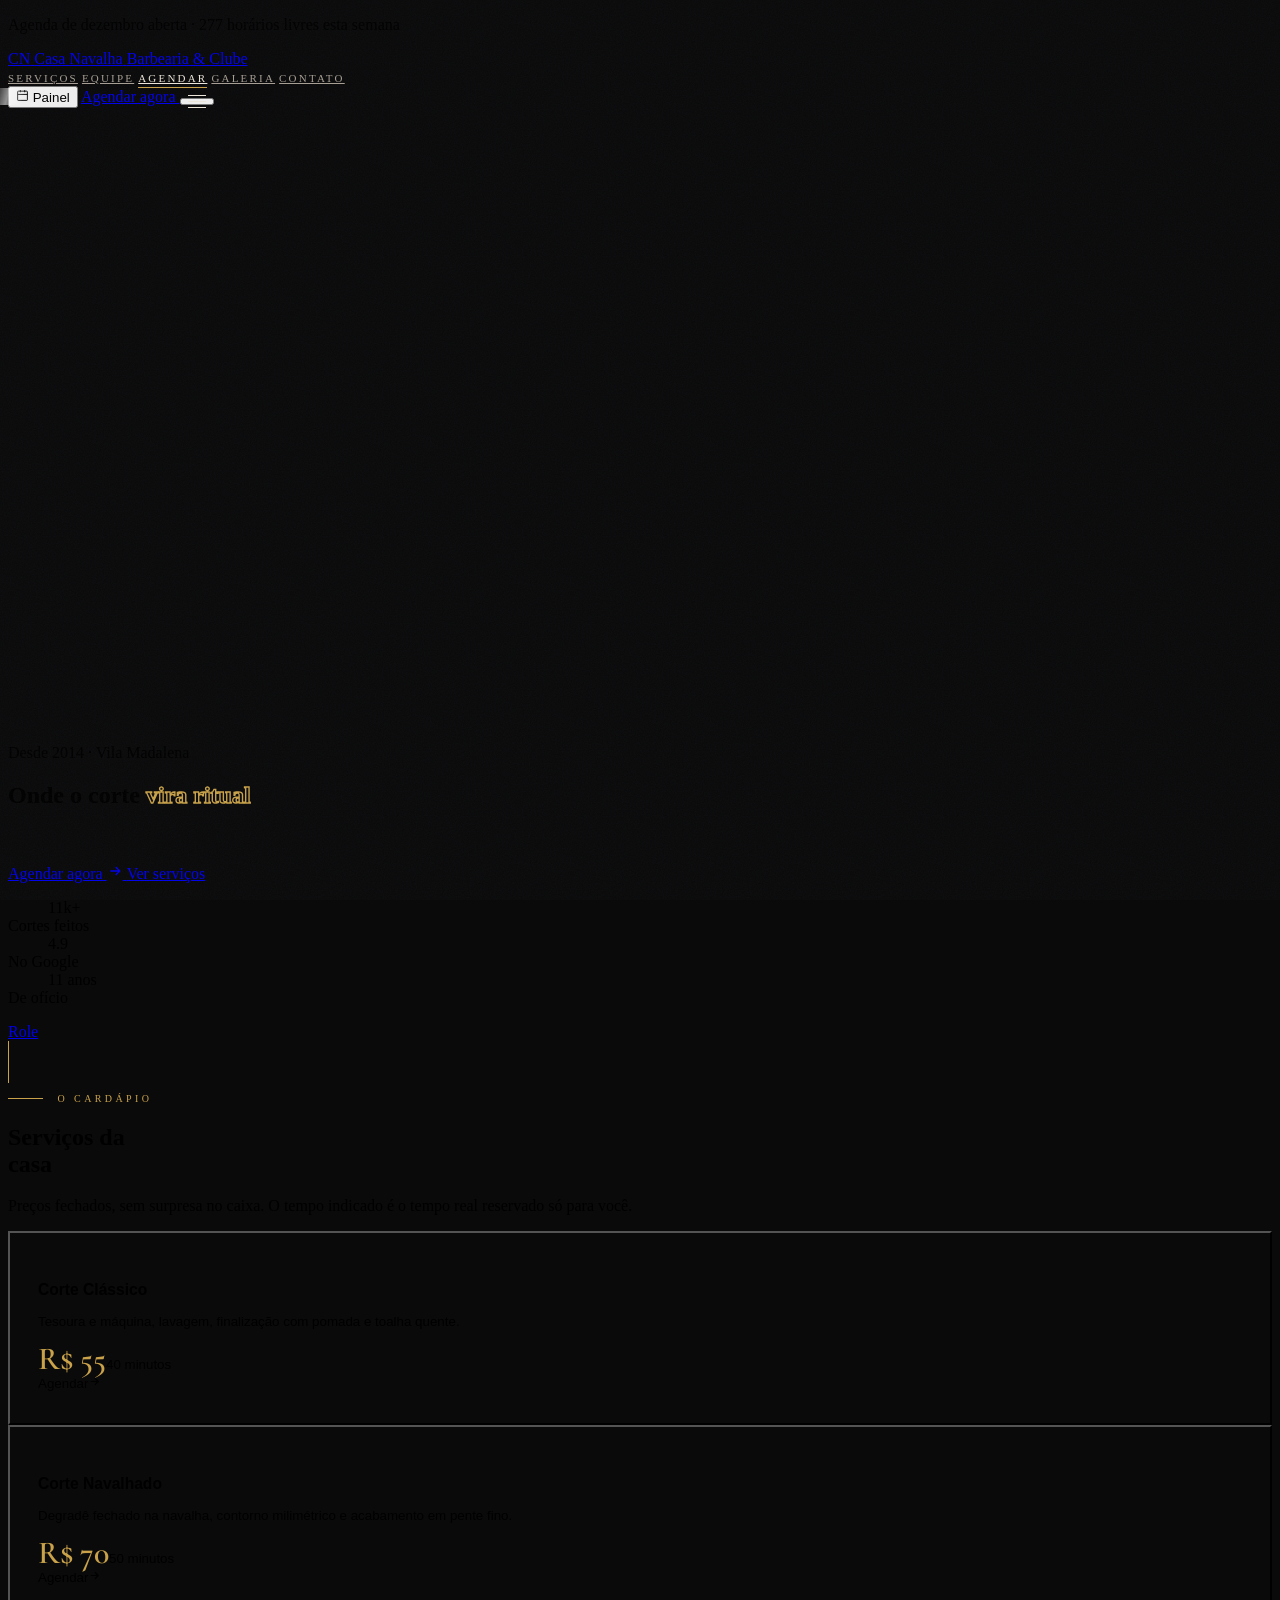
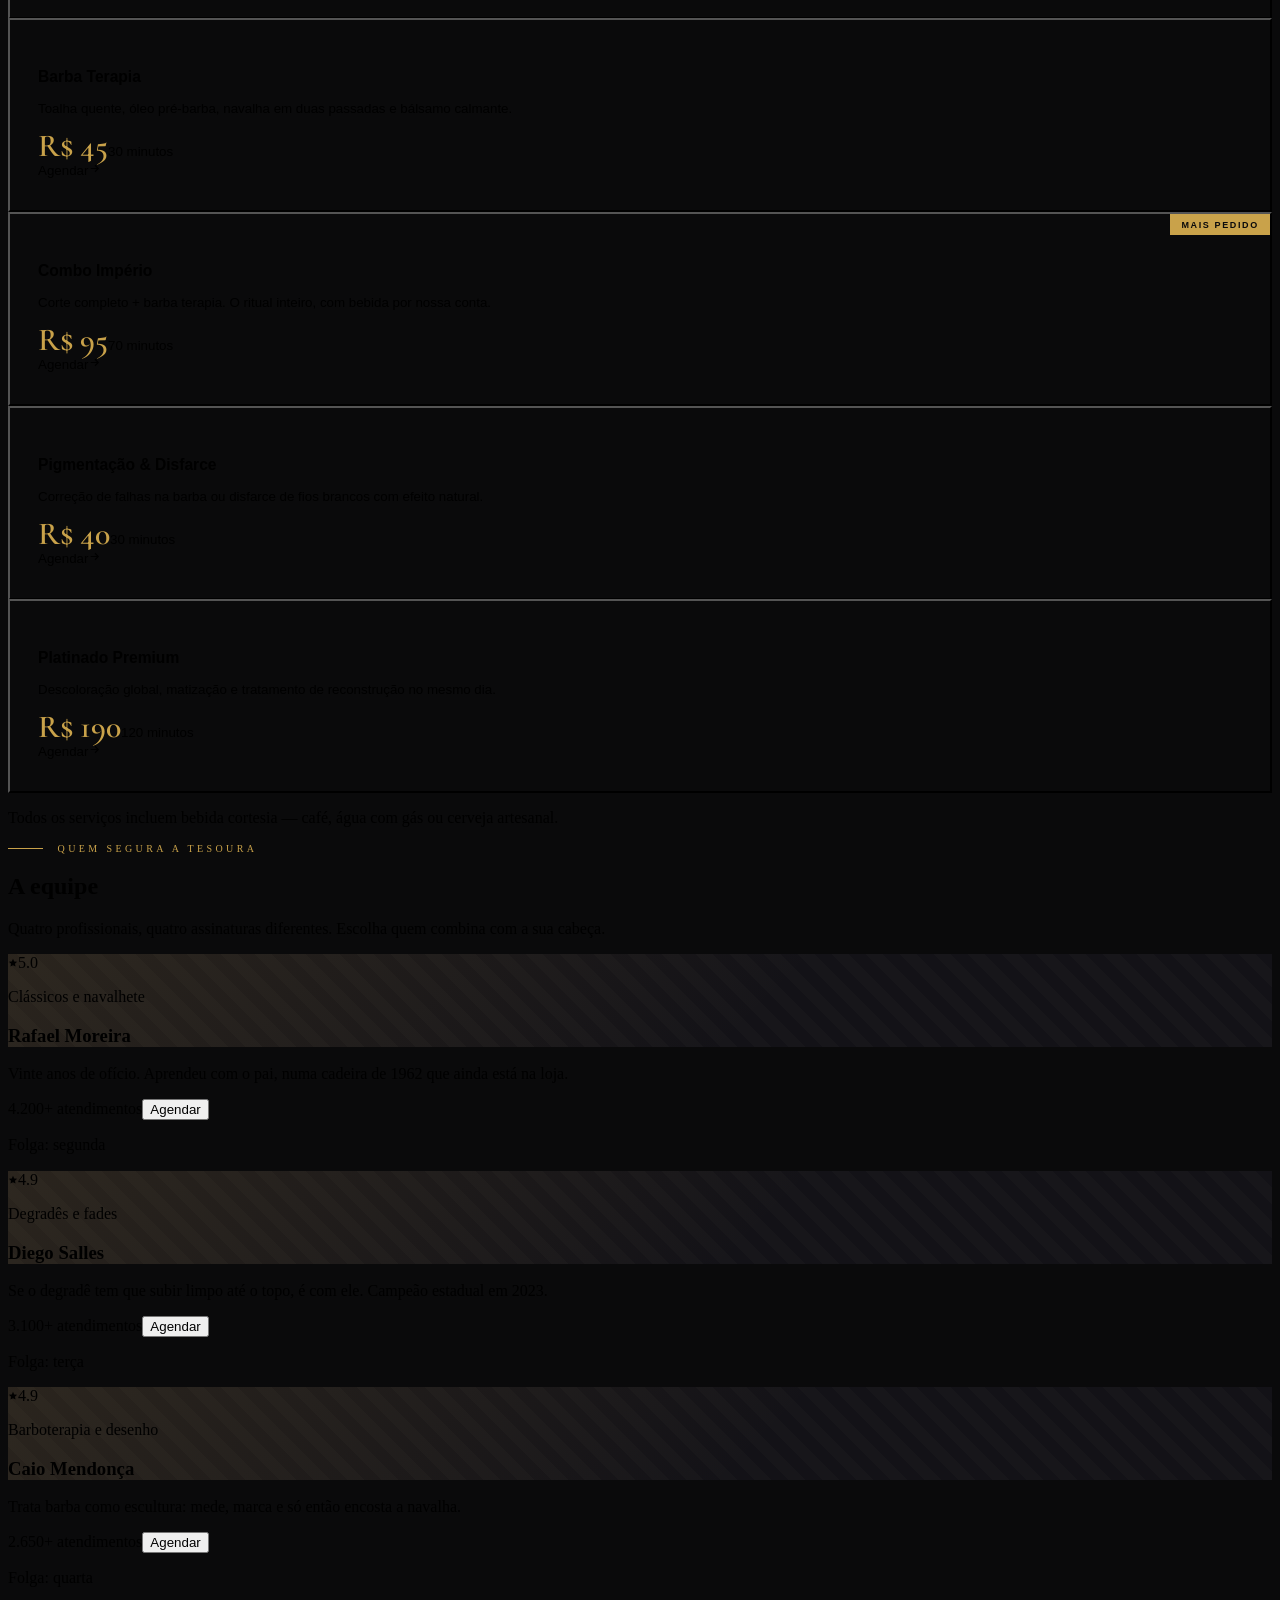
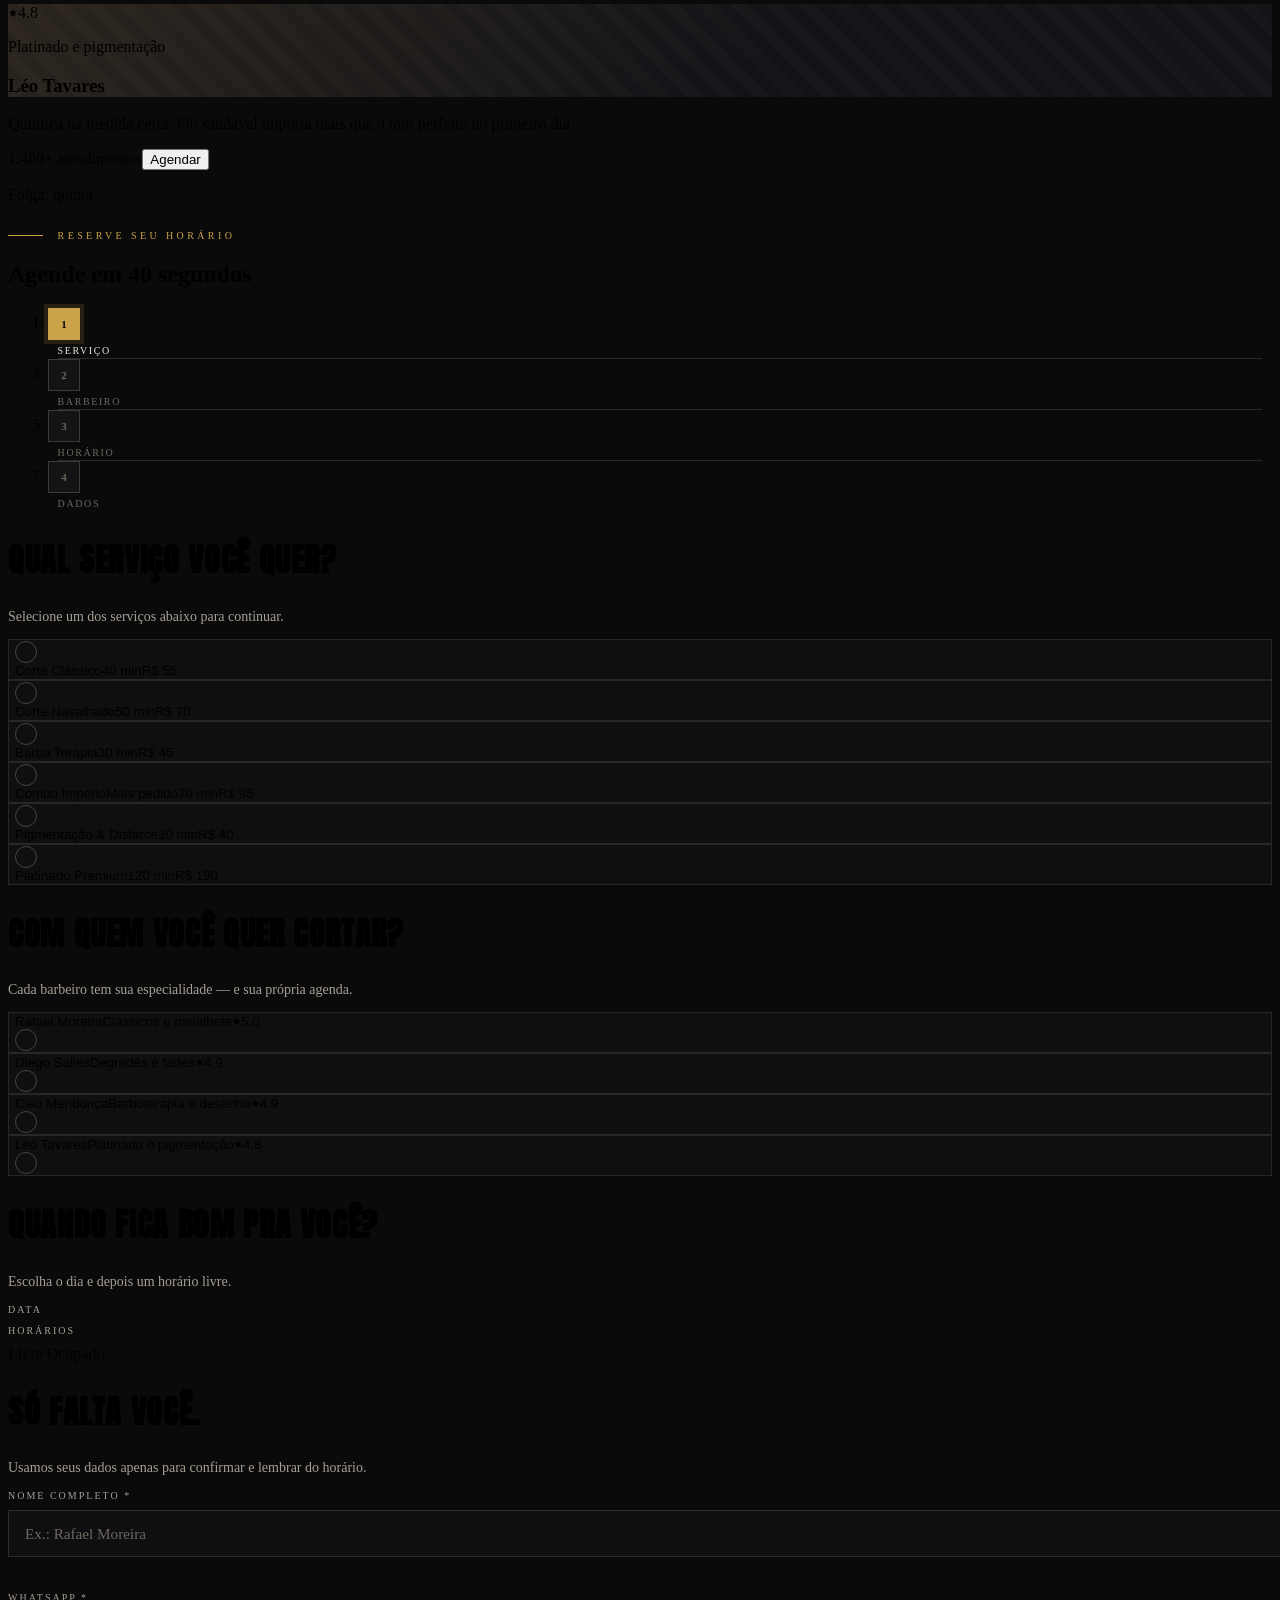
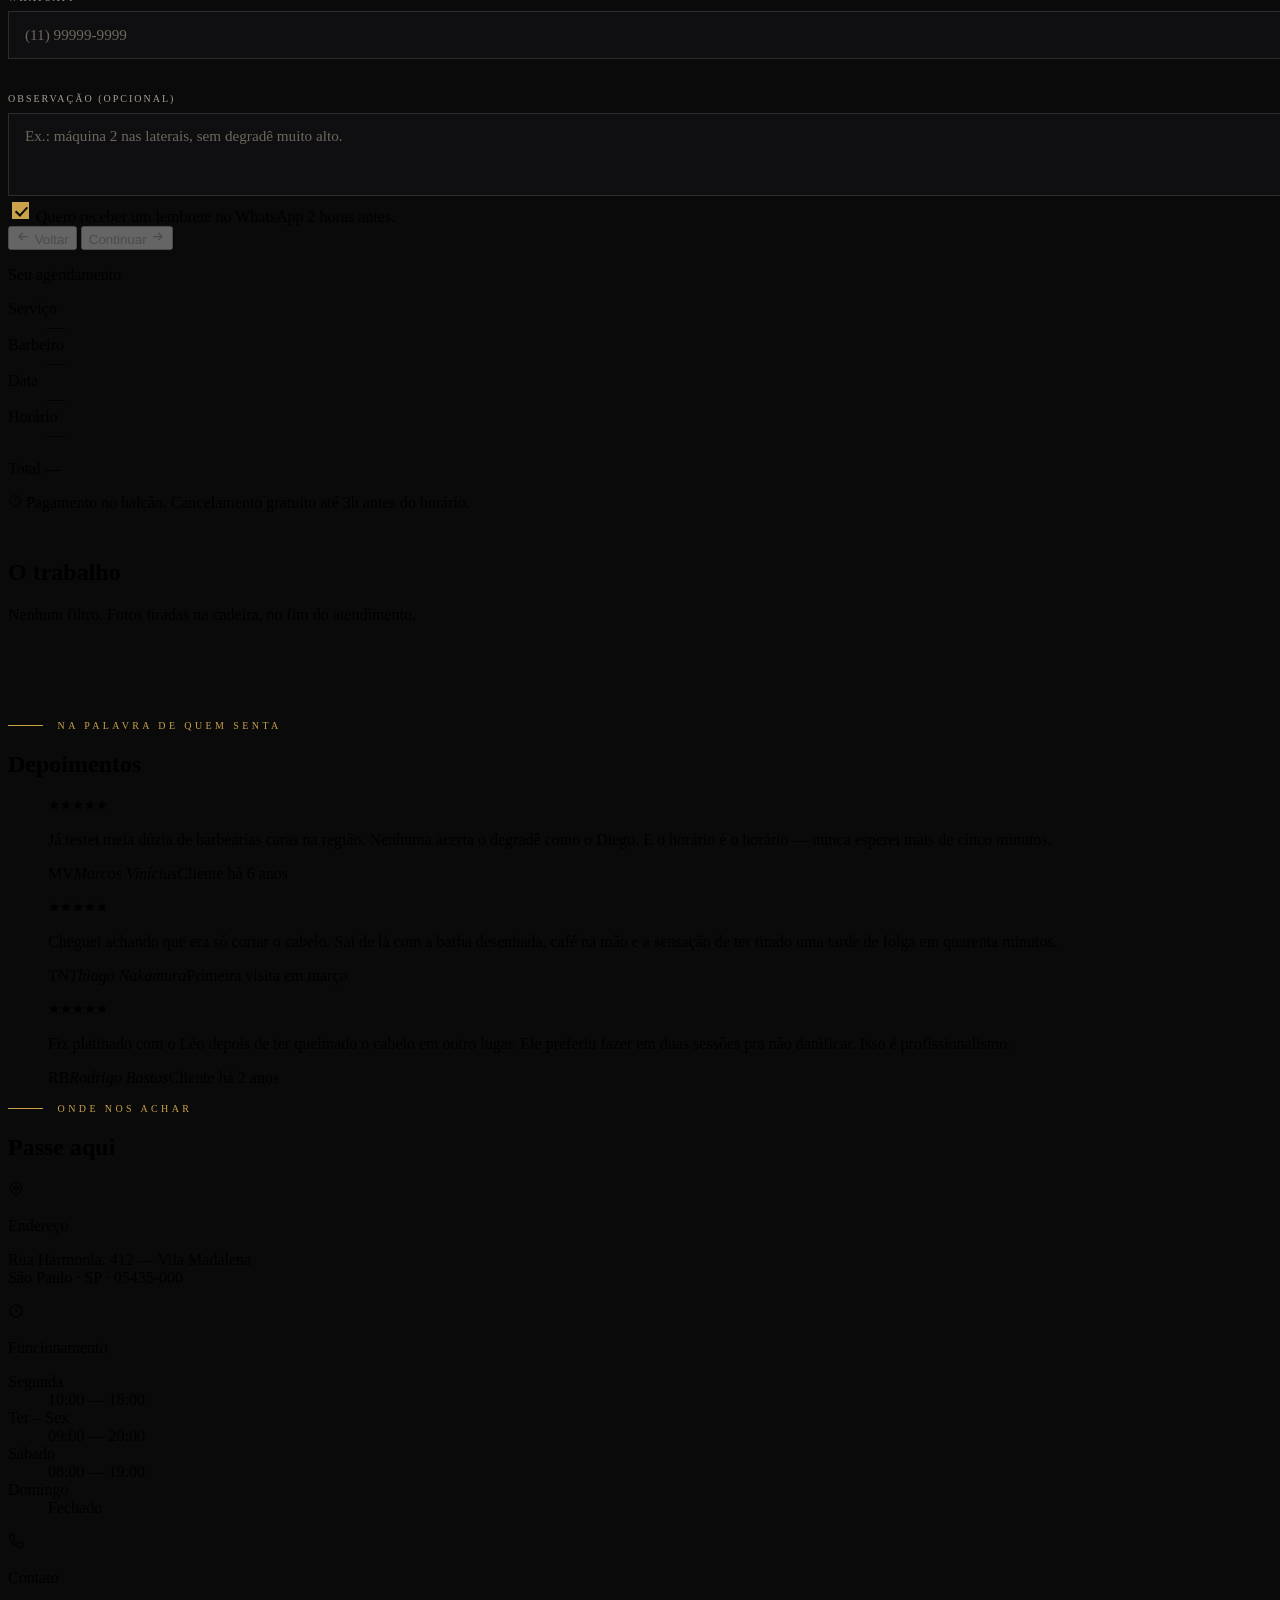
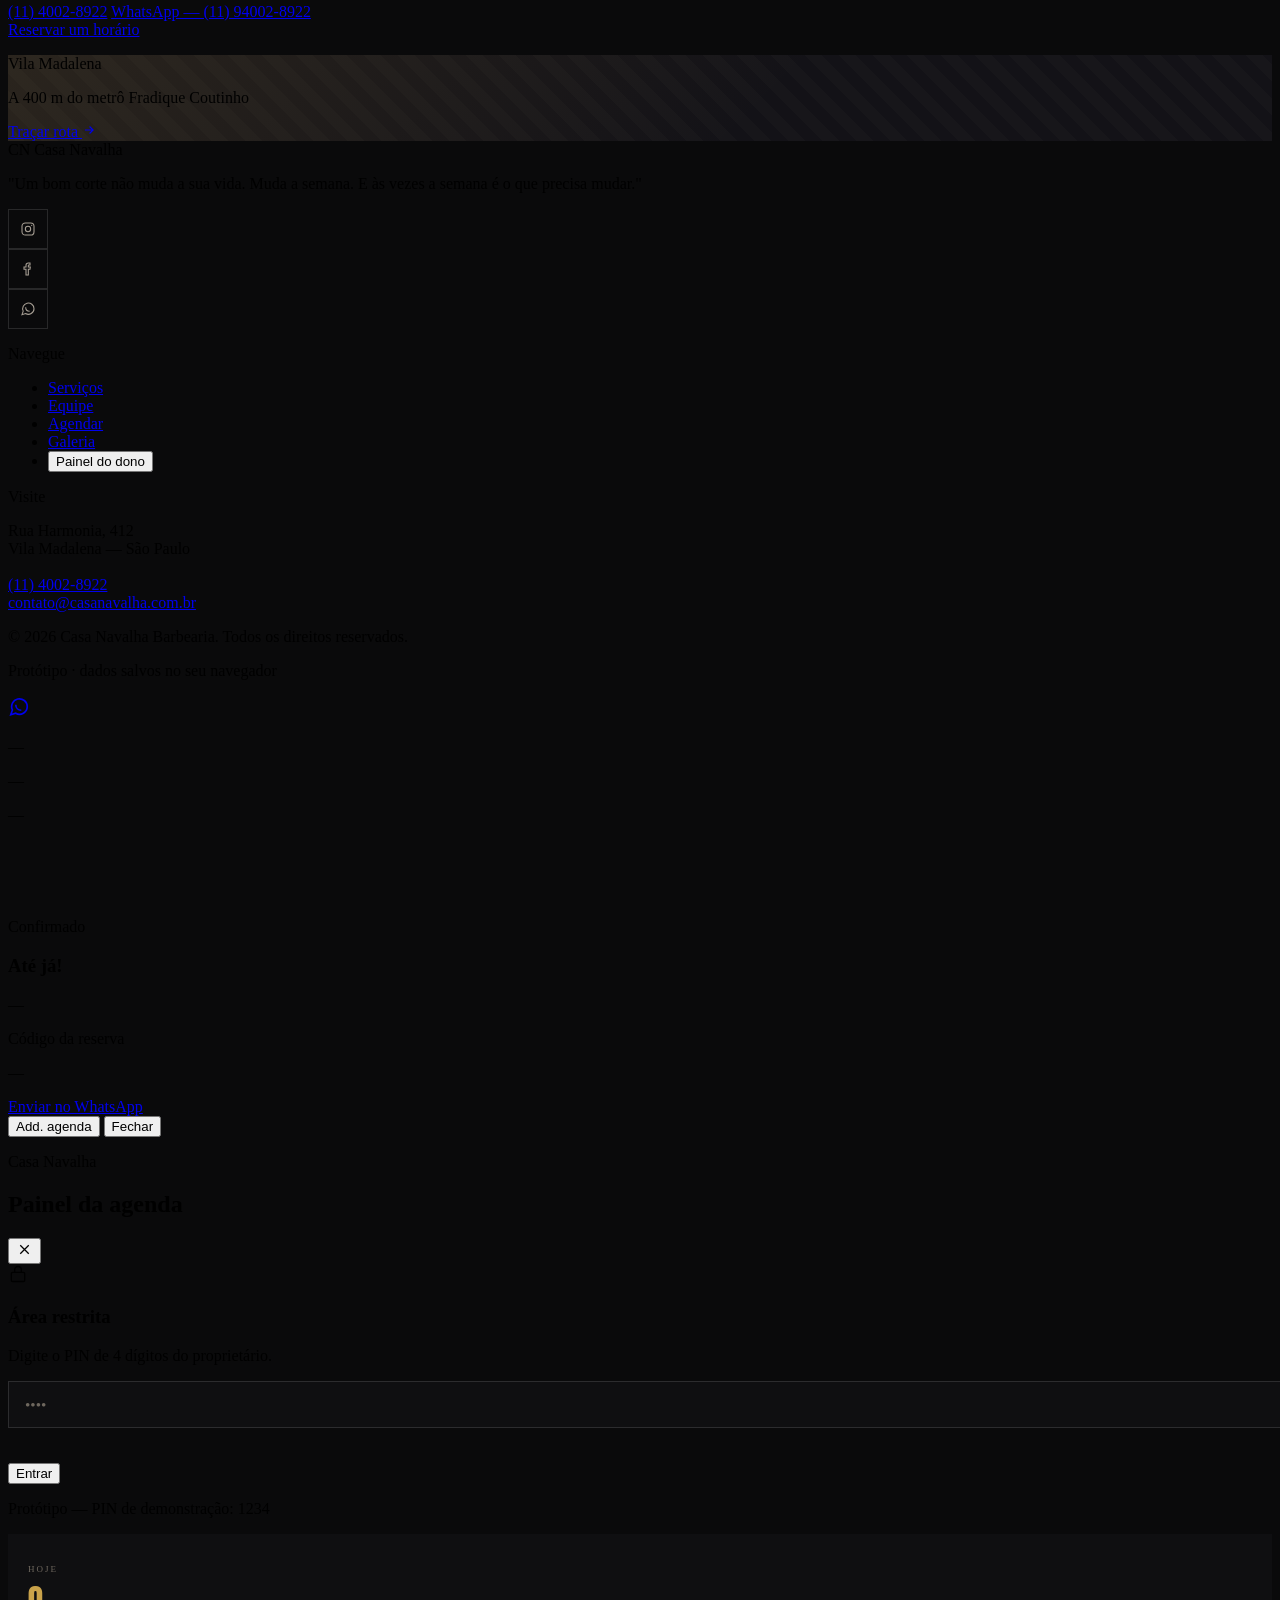
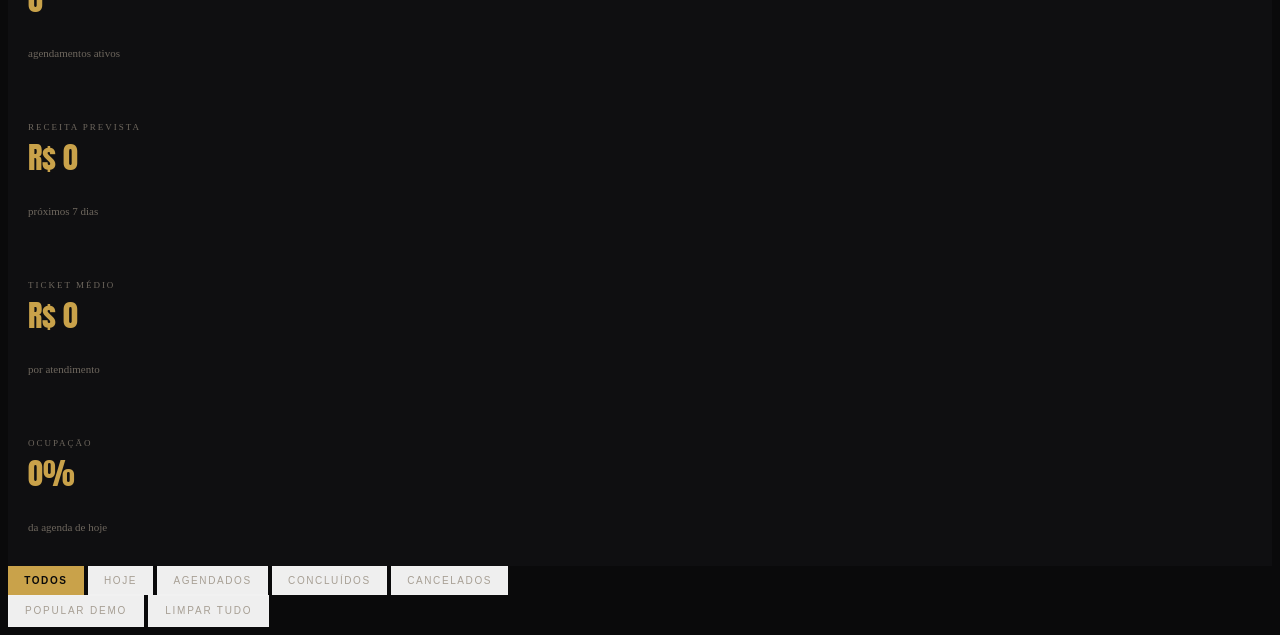
==== index.html @ 21317cb3 "Casa Navalha" ====
<!DOCTYPE html>
<html lang="pt-BR" class="scroll-smooth">
<head>
<meta charset="UTF-8" />
<meta name="viewport" content="width=device-width, initial-scale=1, viewport-fit=cover" />
<meta name="theme-color" content="#0A0A0B" />

<title>Casa Navalha — Barbearia &amp; Clube | Agendamento Online</title>
<meta name="description" content="Casa Navalha: barbearia clássica com alma contemporânea. Corte, barba e ritual. Agende seu horário em menos de 40 segundos." />

<!-- Open Graph (compartilhamento em redes / WhatsApp) -->
<meta property="og:type" content="website" />
<meta property="og:title" content="Casa Navalha — Barbearia &amp; Clube" />
<meta property="og:description" content="Onde o corte vira ritual. Agende online." />
<meta property="og:image" content="https://images.unsplash.com/photo-1585747860715-2ba37e788b70?auto=format&fit=crop&w=1200&q=80" />

<!-- Favicon: monograma "CN" gerado inline (sem requisição externa) -->
<link rel="icon" href="data:image/svg+xml,%3Csvg xmlns='http://www.w3.org/2000/svg' viewBox='0 0 64 64'%3E%3Crect width='64' height='64' fill='%230A0A0B'/%3E%3Ctext x='32' y='45' font-family='Georgia,serif' font-size='32' font-weight='700' fill='%23C9A24A' text-anchor='middle'%3ECN%3C/text%3E%3C/svg%3E" />

<!-- Tipografia -->
<link rel="preconnect" href="https://fonts.googleapis.com" />
<link rel="preconnect" href="https://fonts.gstatic.com" crossorigin />
<link href="https://fonts.googleapis.com/css2?family=Anton&family=Cormorant+Garamond:ital,wght@0,400;0,600;1,400;1,600&family=Inter:wght@300;400;500;600;700&display=swap" rel="stylesheet" />

<!-- Tailwind via CDN: zero build, 100% compatível com GitHub Pages -->
<script src="https://cdn.tailwindcss.com"></script>
<script>
  /* Tokens de design da marca expostos como utilitários Tailwind */
  tailwind.config = {
    theme: {
      extend: {
        colors: {
          ink:  { DEFAULT: '#0A0A0B', 800: '#0F0F11', 700: '#141416', 600: '#1A191C', 500: '#232227' },
          bone: { DEFAULT: '#EDE6DA', dim: '#A79F94', faint: '#6E675E' },
          gold: { DEFAULT: '#C9A24A', light: '#E8CE8A', deep: '#8A6A22' },
          wine: '#5E241F'
        },
        fontFamily: {
          display: ['Anton', 'Haettenschweiler', 'Impact', 'sans-serif'],
          serif:   ['"Cormorant Garamond"', 'Georgia', 'serif'],
          sans:    ['Inter', 'system-ui', '-apple-system', 'sans-serif']
        },
        letterSpacing: { ultra: '0.34em', mega: '0.5em' },
        maxWidth: { shell: '1240px' }
      }
    }
  }
</script>

<link rel="stylesheet" href="assets/css/styles.css" />
</head>

<body class="bg-ink text-bone font-sans antialiased selection:bg-gold selection:text-ink">

<!-- ══════════════════════════════════════════════════════════════
     BARRA DE AVISO — reforça a ideia de agenda viva
     ══════════════════════════════════════════════════════════════ -->
<div class="relative z-30 bg-ink-800 border-b border-white/5 text-[11px] sm:text-xs">
  <div class="pole h-[2px] w-full"></div>
  <div class="max-w-shell mx-auto px-5 py-2.5 flex items-center justify-center gap-3 text-bone-dim">
    <span class="hidden sm:inline-block w-1.5 h-1.5 bg-gold rotate-45"></span>
    <p class="tracking-[0.18em] uppercase text-center">
      Agenda de <span class="text-gold" id="ticker-month">—</span> aberta ·
      <span class="text-bone" id="ticker-slots">—</span> horários livres esta semana
    </p>
  </div>
</div>

<!-- ══════════════════════════════════════════════════════════════
     HEADER
     ══════════════════════════════════════════════════════════════ -->
<header id="site-header" class="sticky top-0 z-50 transition-all duration-500">
  <div class="max-w-shell mx-auto px-5">
    <div class="flex items-center justify-between h-[70px] lg:h-[86px]">

      <!-- Marca -->
      <a href="#inicio" class="group flex items-center gap-3 shrink-0" aria-label="Casa Navalha — início">
        <span class="relative grid place-items-center w-10 h-10 border border-gold/40 group-hover:border-gold transition-colors">
          <span class="font-serif font-semibold text-gold text-lg leading-none">CN</span>
          <span class="absolute -bottom-px left-1/2 -translate-x-1/2 w-0 h-px bg-gold transition-all duration-500 group-hover:w-full"></span>
        </span>
        <span class="leading-none">
          <span class="block font-display text-lg lg:text-xl tracking-[0.14em] uppercase">Casa Navalha</span>
          <span class="block text-[9px] lg:text-[10px] tracking-ultra uppercase text-bone-faint mt-1">Barbearia &amp; Clube</span>
        </span>
      </a>

      <!-- Navegação desktop -->
      <nav class="hidden lg:flex items-center gap-9" aria-label="Navegação principal">
        <a href="#servicos" class="nav-link">Serviços</a>
        <a href="#equipe"   class="nav-link">Equipe</a>
        <a href="#agendar"  class="nav-link">Agendar</a>
        <a href="#galeria"  class="nav-link">Galeria</a>
        <a href="#contato"  class="nav-link">Contato</a>
      </nav>

      <div class="flex items-center gap-2 sm:gap-3">
        <button type="button" data-open-admin
                class="hidden sm:inline-flex items-center gap-2 px-4 py-2.5 text-[11px] tracking-[0.2em] uppercase text-bone-dim border border-white/10 hover:border-gold/50 hover:text-bone transition-colors">
          <svg width="13" height="13" viewBox="0 0 24 24" fill="none" stroke="currentColor" stroke-width="1.7"><rect x="3" y="4" width="18" height="17" rx="1"/><path d="M8 2v4M16 2v4M3 10h18"/></svg>
          Painel
        </button>

        <a href="#agendar" class="btn-gold hidden sm:inline-flex items-center gap-2 px-5 py-3 bg-gold text-ink font-semibold text-[11px] tracking-[0.2em] uppercase">
          Agendar agora
        </a>

        <!-- Botão do menu mobile -->
        <button type="button" id="menu-toggle" aria-expanded="false" aria-controls="mobile-menu"
                class="lg:hidden relative w-11 h-11 grid place-items-center border border-white/10" aria-label="Abrir menu">
          <span class="burger"></span>
        </button>
      </div>
    </div>
  </div>
  <div class="h-px bg-gradient-to-r from-transparent via-gold/25 to-transparent"></div>
</header>

<!-- Menu mobile em tela cheia -->
<div id="mobile-menu" class="fixed inset-0 z-[45] lg:hidden invisible opacity-0 transition-all duration-400">
  <div class="absolute inset-0 bg-ink/[0.97] backdrop-blur-md"></div>
  <nav class="relative h-full flex flex-col justify-center px-8" aria-label="Navegação mobile">
    <a href="#servicos" class="m-link" style="--i:0">Serviços</a>
    <a href="#equipe"   class="m-link" style="--i:1">Equipe</a>
    <a href="#agendar"  class="m-link" style="--i:2">Agendar</a>
    <a href="#galeria"  class="m-link" style="--i:3">Galeria</a>
    <a href="#contato"  class="m-link" style="--i:4">Contato</a>
    <button type="button" data-open-admin class="m-link text-left" style="--i:5">Painel do dono</button>
    <div class="m-link !text-base !font-sans !tracking-normal mt-8 pt-8 border-t border-white/10" style="--i:6">
      <p class="text-[10px] tracking-ultra uppercase text-bone-faint mb-2">Reservas por telefone</p>
      <a href="tel:+551140028922" class="font-serif text-2xl text-gold">(11) 4002-8922</a>
    </div>
  </nav>
</div>

<main>
<!-- ══════════════════════════════════════════════════════════════
     HERO
     ══════════════════════════════════════════════════════════════ -->
<section id="inicio" class="relative min-h-[calc(100svh-110px)] flex items-center overflow-hidden">

  <!-- Imagem de fundo com camadas de escurecimento -->
  <div class="absolute inset-0 -z-10">
    <img data-src="https://images.unsplash.com/photo-1585747860715-2ba37e788b70?auto=format&fit=crop&w=1900&q=80"
         alt="Interior da barbearia Casa Navalha" class="w-full h-full object-cover object-center opacity-[0.42] scale-105" />
    <div class="absolute inset-0 bg-gradient-to-r from-ink via-ink/85 to-ink/40"></div>
    <div class="absolute inset-0 bg-gradient-to-t from-ink via-transparent to-ink/70"></div>
  </div>

  <div class="max-w-shell mx-auto px-5 w-full py-16 lg:py-24">
    <div class="max-w-3xl">

      <p class="reveal flex items-center gap-4 mb-7" style="--d:0ms">
        <span class="w-10 h-px bg-gold"></span>
        <span class="text-[10px] sm:text-[11px] tracking-ultra uppercase text-gold">Desde 2014 · Vila Madalena</span>
      </p>

      <h1 class="font-display uppercase leading-[0.86] mb-7">
        <span class="reveal block text-[clamp(2.9rem,11vw,6.6rem)]" style="--d:80ms">Onde o corte</span>
        <span class="reveal block text-[clamp(2.9rem,11vw,6.6rem)] text-outline" style="--d:180ms">vira ritual</span>
      </h1>

      <p class="reveal font-serif text-xl sm:text-2xl lg:text-[1.7rem] italic text-bone-dim leading-relaxed max-w-xl mb-10" style="--d:280ms">
        Navalha quente, toalha úmida e o tempo certo. Não vendemos corte de cabelo —
        vendemos os quarenta minutos em que você não precisa ser nada além de você.
      </p>

      <div class="reveal flex flex-col sm:flex-row gap-3 sm:gap-4 mb-14" style="--d:380ms">
        <a href="#agendar" class="btn-gold group inline-flex items-center justify-center gap-3 px-8 py-4 bg-gold text-ink font-semibold text-xs tracking-[0.22em] uppercase">
          Agendar agora
          <svg class="transition-transform duration-300 group-hover:translate-x-1" width="16" height="16" viewBox="0 0 24 24" fill="none" stroke="currentColor" stroke-width="2"><path d="M5 12h14M13 6l6 6-6 6"/></svg>
        </a>
        <a href="#servicos" class="inline-flex items-center justify-center gap-3 px-8 py-4 border border-bone/20 hover:border-gold hover:text-gold text-xs tracking-[0.22em] uppercase transition-colors duration-300">
          Ver serviços
        </a>
      </div>

      <!-- Prova social -->
      <dl class="reveal grid grid-cols-3 gap-5 sm:gap-10 max-w-lg border-t border-white/10 pt-8" style="--d:460ms">
        <div>
          <dd class="font-display text-3xl sm:text-4xl text-gold" data-count="11" data-suffix="k+">0</dd>
          <dt class="text-[10px] tracking-[0.2em] uppercase text-bone-faint mt-1.5">Cortes feitos</dt>
        </div>
        <div>
          <dd class="font-display text-3xl sm:text-4xl text-gold" data-count="4.9" data-decimals="1">0</dd>
          <dt class="text-[10px] tracking-[0.2em] uppercase text-bone-faint mt-1.5">No Google</dt>
        </div>
        <div>
          <dd class="font-display text-3xl sm:text-4xl text-gold" data-count="11" data-suffix=" anos">0</dd>
          <dt class="text-[10px] tracking-[0.2em] uppercase text-bone-faint mt-1.5">De ofício</dt>
        </div>
      </dl>
    </div>
  </div>

  <!-- Indicador de rolagem -->
  <a href="#servicos" class="hidden lg:flex absolute bottom-8 left-1/2 -translate-x-1/2 flex-col items-center gap-3 text-bone-faint hover:text-gold transition-colors" aria-label="Rolar para serviços">
    <span class="text-[9px] tracking-ultra uppercase">Role</span>
    <span class="scroll-line"></span>
  </a>
</section>

<!-- ══════════════════════════════════════════════════════════════
     SERVIÇOS
     ══════════════════════════════════════════════════════════════ -->
<section id="servicos" class="relative py-24 lg:py-36 border-t border-white/5">
  <div class="max-w-shell mx-auto px-5">

    <div class="flex flex-col lg:flex-row lg:items-end justify-between gap-8 mb-14 lg:mb-20">
      <div class="max-w-2xl">
        <p class="reveal section-eyebrow">O cardápio</p>
        <h2 class="reveal font-display uppercase text-[clamp(2.2rem,6.5vw,4.2rem)] leading-[0.95] mt-5" style="--d:80ms">
          Serviços da<br /><span class="text-gold">casa</span>
        </h2>
      </div>
      <p class="reveal font-serif text-lg italic text-bone-dim max-w-sm lg:text-right" style="--d:160ms">
        Preços fechados, sem surpresa no caixa. O tempo indicado é o tempo real reservado só para você.
      </p>
    </div>

    <!-- Grade preenchida por assets/js/ui.js -->
    <div id="services-grid" class="grid sm:grid-cols-2 lg:grid-cols-3 gap-px bg-white/[0.07] border border-white/[0.07]"></div>

    <p class="reveal mt-10 text-center text-sm text-bone-faint">
      Todos os serviços incluem bebida cortesia — café, água com gás ou cerveja artesanal.
    </p>
  </div>
</section>

<!-- ══════════════════════════════════════════════════════════════
     EQUIPE
     ══════════════════════════════════════════════════════════════ -->
<section id="equipe" class="relative py-24 lg:py-36 bg-ink-800 border-y border-white/5">
  <div class="max-w-shell mx-auto px-5">

    <div class="text-center max-w-2xl mx-auto mb-14 lg:mb-20">
      <p class="reveal section-eyebrow justify-center">Quem segura a tesoura</p>
      <h2 class="reveal font-display uppercase text-[clamp(2.2rem,6.5vw,4.2rem)] leading-[0.95] mt-5" style="--d:80ms">
        A <span class="text-gold">equipe</span>
      </h2>
      <p class="reveal font-serif text-lg italic text-bone-dim mt-6" style="--d:160ms">
        Quatro profissionais, quatro assinaturas diferentes. Escolha quem combina com a sua cabeça.
      </p>
    </div>

    <div id="barbers-grid" class="grid sm:grid-cols-2 lg:grid-cols-4 gap-5 lg:gap-6"></div>
  </div>
</section>

<!-- ══════════════════════════════════════════════════════════════
     AGENDAMENTO — fluxo em 4 etapas
     ══════════════════════════════════════════════════════════════ -->
<section id="agendar" class="relative py-24 lg:py-36 overflow-hidden">
  <div class="absolute top-0 left-1/2 -translate-x-1/2 w-[900px] h-[900px] max-w-full rounded-full bg-gold/[0.045] blur-[130px] -z-10"></div>

  <div class="max-w-shell mx-auto px-5">

    <div class="text-center max-w-2xl mx-auto mb-12 lg:mb-16">
      <p class="reveal section-eyebrow justify-center">Reserve seu horário</p>
      <h2 class="reveal font-display uppercase text-[clamp(2.2rem,6.5vw,4.2rem)] leading-[0.95] mt-5" style="--d:80ms">
        Agende em <span class="text-gold">40 segundos</span>
      </h2>
    </div>

    <div class="grid lg:grid-cols-[1fr_360px] gap-6 lg:gap-8 items-start">

      <!-- ─── Coluna do formulário ───
           min-w-0 é essencial: sem isso o grid item assume min-width:auto
           e a faixa de datas estoura a largura em vez de rolar internamente. -->
      <div class="reveal min-w-0 border border-white/10 bg-ink-700/60 backdrop-blur-sm">

        <!-- Trilha de progresso -->
        <div class="px-5 sm:px-8 pt-7 pb-6 border-b border-white/10">
          <ol id="stepper" class="flex items-center" aria-label="Etapas do agendamento"></ol>
        </div>

        <div class="px-5 sm:px-8 py-8 sm:py-10 min-h-[430px]">

          <!-- ETAPA 1 · Serviço -->
          <section class="step" data-step="1" aria-label="Etapa 1: escolha do serviço">
            <h3 class="step-title">Qual serviço você quer?</h3>
            <p class="step-sub">Selecione um dos serviços abaixo para continuar.</p>
            <div id="svc-list" class="mt-7 grid gap-2.5"></div>
          </section>

          <!-- ETAPA 2 · Barbeiro -->
          <section class="step hidden" data-step="2" aria-label="Etapa 2: escolha do barbeiro">
            <h3 class="step-title">Com quem você quer cortar?</h3>
            <p class="step-sub">Cada barbeiro tem sua especialidade — e sua própria agenda.</p>
            <div id="barber-list" class="mt-7 grid sm:grid-cols-2 gap-3"></div>
          </section>

          <!-- ETAPA 3 · Data e horário -->
          <section class="step hidden" data-step="3" aria-label="Etapa 3: data e horário">
            <h3 class="step-title">Quando fica bom pra você?</h3>
            <p class="step-sub" id="slot-sub">Escolha o dia e depois um horário livre.</p>

            <div class="mt-7">
              <p class="field-label">Data</p>
              <div id="date-strip" class="mt-3 flex gap-2.5 overflow-x-auto no-scrollbar snap-x pb-2 -mx-1 px-1"></div>
            </div>

            <div class="mt-8">
              <div class="flex items-center justify-between flex-wrap gap-3">
                <p class="field-label">Horários</p>
                <div class="flex items-center gap-4 text-[10px] tracking-[0.15em] uppercase text-bone-faint">
                  <span class="flex items-center gap-1.5"><i class="w-2.5 h-2.5 border border-gold/60"></i>Livre</span>
                  <span class="flex items-center gap-1.5"><i class="w-2.5 h-2.5 bg-white/10"></i>Ocupado</span>
                </div>
              </div>
              <div id="slot-grid" class="mt-3 grid grid-cols-3 sm:grid-cols-4 lg:grid-cols-5 gap-2"></div>
            </div>
          </section>

          <!-- ETAPA 4 · Dados do cliente -->
          <section class="step hidden" data-step="4" aria-label="Etapa 4: seus dados">
            <h3 class="step-title">Só falta você.</h3>
            <p class="step-sub">Usamos seus dados apenas para confirmar e lembrar do horário.</p>

            <form id="client-form" class="mt-7 grid gap-5" novalidate>
              <div>
                <label for="f-nome" class="field-label">Nome completo <span class="text-gold">*</span></label>
                <input id="f-nome" name="nome" type="text" autocomplete="name" placeholder="Ex.: Rafael Moreira" class="field" />
                <p class="field-error" data-error-for="nome"></p>
              </div>

              <div>
                <label for="f-tel" class="field-label">WhatsApp <span class="text-gold">*</span></label>
                <input id="f-tel" name="telefone" type="tel" inputmode="numeric" autocomplete="tel"
                       placeholder="(11) 99999-9999" maxlength="15" class="field" />
                <p class="field-error" data-error-for="telefone"></p>
              </div>

              <div>
                <label for="f-obs" class="field-label">Observação <span class="text-bone-faint normal-case tracking-normal">(opcional)</span></label>
                <textarea id="f-obs" name="obs" rows="3" placeholder="Ex.: máquina 2 nas laterais, sem degradê muito alto." class="field resize-none"></textarea>
              </div>

              <label class="flex items-start gap-3 cursor-pointer group">
                <input type="checkbox" id="f-lembrete" checked class="check-mark" />
                <span class="text-sm text-bone-dim group-hover:text-bone transition-colors">
                  Quero receber um lembrete no WhatsApp 2 horas antes.
                </span>
              </label>
            </form>
          </section>
        </div>

        <!-- Navegação do fluxo -->
        <div class="px-5 sm:px-8 py-5 border-t border-white/10 flex items-center justify-between gap-4">
          <button type="button" id="btn-prev"
                  class="inline-flex items-center gap-2 px-5 py-3 text-[11px] tracking-[0.2em] uppercase text-bone-dim hover:text-bone disabled:opacity-25 disabled:pointer-events-none transition-colors">
            <svg width="15" height="15" viewBox="0 0 24 24" fill="none" stroke="currentColor" stroke-width="2"><path d="M19 12H5M11 18l-6-6 6-6"/></svg>
            Voltar
          </button>

          <button type="button" id="btn-next"
                  class="btn-gold inline-flex items-center gap-2.5 px-7 py-3.5 bg-gold text-ink font-semibold text-[11px] tracking-[0.2em] uppercase disabled:opacity-30 disabled:pointer-events-none">
            <span id="btn-next-label">Continuar</span>
            <svg width="15" height="15" viewBox="0 0 24 24" fill="none" stroke="currentColor" stroke-width="2"><path d="M5 12h14M13 6l6 6-6 6"/></svg>
          </button>
        </div>
      </div>

      <!-- ─── Resumo lateral (desktop) ─── -->
      <aside class="reveal hidden lg:block sticky top-28 border border-gold/20 bg-ink-800" style="--d:120ms">
        <div class="pole h-[3px] w-full"></div>
        <div class="p-7">
          <p class="text-[10px] tracking-ultra uppercase text-gold mb-6">Seu agendamento</p>
          <dl id="summary" class="grid gap-4 text-sm"></dl>

          <div class="mt-7 pt-6 border-t border-dashed border-white/15 flex items-end justify-between">
            <span class="text-[10px] tracking-[0.2em] uppercase text-bone-faint">Total</span>
            <span id="summary-total" class="font-display text-3xl text-gold">—</span>
          </div>

          <p class="mt-6 flex items-start gap-2.5 text-xs text-bone-faint leading-relaxed">
            <svg class="shrink-0 mt-0.5 text-gold" width="14" height="14" viewBox="0 0 24 24" fill="none" stroke="currentColor" stroke-width="1.7"><circle cx="12" cy="12" r="9"/><path d="M12 8v5M12 16.5v.01"/></svg>
            Pagamento no balcão. Cancelamento gratuito até 3h antes do horário.
          </p>
        </div>
      </aside>
    </div>
  </div>
</section>

<!-- ══════════════════════════════════════════════════════════════
     GALERIA
     ══════════════════════════════════════════════════════════════ -->
<section id="galeria" class="relative py-24 lg:py-36 bg-ink-800 border-y border-white/5">
  <div class="max-w-shell mx-auto px-5">
    <div class="flex flex-col sm:flex-row sm:items-end justify-between gap-6 mb-12 lg:mb-16">
      <div>
        <p class="reveal section-eyebrow">Portfólio</p>
        <h2 class="reveal font-display uppercase text-[clamp(2.2rem,6.5vw,4.2rem)] leading-[0.95] mt-5" style="--d:80ms">
          O <span class="text-gold">trabalho</span>
        </h2>
      </div>
      <p class="reveal font-serif text-lg italic text-bone-dim max-w-xs" style="--d:160ms">
        Nenhum filtro. Fotos tiradas na cadeira, no fim do atendimento.
      </p>
    </div>

    <div id="gallery-grid" class="grid grid-cols-2 lg:grid-cols-4 gap-3 lg:gap-4"></div>
  </div>
</section>

<!-- ══════════════════════════════════════════════════════════════
     DEPOIMENTOS
     ══════════════════════════════════════════════════════════════ -->
<section class="py-24 lg:py-32">
  <div class="max-w-shell mx-auto px-5">
    <div class="text-center mb-14">
      <p class="reveal section-eyebrow justify-center">Na palavra de quem senta</p>
      <h2 class="reveal font-display uppercase text-[clamp(2rem,5.5vw,3.4rem)] leading-[0.95] mt-5" style="--d:80ms">
        Depoimentos
      </h2>
    </div>
    <div id="testimonials-grid" class="grid md:grid-cols-3 gap-5"></div>
  </div>
</section>

<!-- ══════════════════════════════════════════════════════════════
     CONTATO / LOCALIZAÇÃO
     ══════════════════════════════════════════════════════════════ -->
<section id="contato" class="relative py-24 lg:py-36 bg-ink-800 border-t border-white/5">
  <div class="max-w-shell mx-auto px-5 grid lg:grid-cols-2 gap-12 lg:gap-20 items-start">

    <div>
      <p class="reveal section-eyebrow">Onde nos achar</p>
      <h2 class="reveal font-display uppercase text-[clamp(2.2rem,6vw,3.8rem)] leading-[0.95] mt-5 mb-9" style="--d:80ms">
        Passe <span class="text-gold">aqui</span>
      </h2>

      <div class="reveal grid gap-7" style="--d:160ms">
        <div class="flex gap-4">
          <span class="shrink-0 grid place-items-center w-10 h-10 border border-gold/30 text-gold">
            <svg width="16" height="16" viewBox="0 0 24 24" fill="none" stroke="currentColor" stroke-width="1.7"><path d="M20 10c0 6-8 12-8 12s-8-6-8-12a8 8 0 0116 0z"/><circle cx="12" cy="10" r="3"/></svg>
          </span>
          <div>
            <p class="text-[10px] tracking-ultra uppercase text-bone-faint mb-1.5">Endereço</p>
            <p class="text-bone leading-relaxed">Rua Harmonia, 412 — Vila Madalena<br />São Paulo · SP · 05435-000</p>
          </div>
        </div>

        <div class="flex gap-4">
          <span class="shrink-0 grid place-items-center w-10 h-10 border border-gold/30 text-gold">
            <svg width="16" height="16" viewBox="0 0 24 24" fill="none" stroke="currentColor" stroke-width="1.7"><circle cx="12" cy="12" r="9"/><path d="M12 7v5l3.5 2"/></svg>
          </span>
          <div class="w-full">
            <p class="text-[10px] tracking-ultra uppercase text-bone-faint mb-2.5">Funcionamento</p>
            <dl id="hours-list" class="grid gap-1.5 text-sm max-w-xs"></dl>
          </div>
        </div>

        <div class="flex gap-4">
          <span class="shrink-0 grid place-items-center w-10 h-10 border border-gold/30 text-gold">
            <svg width="16" height="16" viewBox="0 0 24 24" fill="none" stroke="currentColor" stroke-width="1.7"><path d="M22 16.9v3a2 2 0 01-2.2 2 19.8 19.8 0 01-8.6-3 19.5 19.5 0 01-6-6 19.8 19.8 0 01-3-8.7A2 2 0 014.1 2h3a2 2 0 012 1.7c.1 1 .4 1.9.7 2.8a2 2 0 01-.5 2.1L8.1 9.9a16 16 0 006 6l1.3-1.2a2 2 0 012.1-.5c.9.3 1.8.6 2.8.7a2 2 0 011.7 2z"/></svg>
          </span>
          <div>
            <p class="text-[10px] tracking-ultra uppercase text-bone-faint mb-1.5">Contato</p>
            <a href="tel:+551140028922" class="block text-bone hover:text-gold transition-colors">(11) 4002-8922</a>
            <a href="https://wa.me/5511940028922" target="_blank" rel="noopener" class="block text-bone hover:text-gold transition-colors">WhatsApp — (11) 94002-8922</a>
          </div>
        </div>
      </div>

      <a href="#agendar" class="btn-gold reveal mt-11 inline-flex items-center gap-3 px-8 py-4 bg-gold text-ink font-semibold text-xs tracking-[0.22em] uppercase" style="--d:240ms">
        Reservar um horário
      </a>
    </div>

    <!-- "Mapa" estilizado — sem iframe externo, carrega instantâneo -->
    <div class="reveal relative aspect-[4/5] sm:aspect-[4/3] lg:aspect-[4/5] border border-white/10 overflow-hidden" style="--d:200ms">
      <img data-src="https://images.unsplash.com/photo-1622286342621-4bd786c2447c?auto=format&fit=crop&w=1000&q=80"
           alt="Fachada da Casa Navalha" class="absolute inset-0 w-full h-full object-cover opacity-40" />
      <div class="absolute inset-0 bg-gradient-to-t from-ink via-ink/40 to-transparent"></div>
      <div class="absolute inset-0 map-grid opacity-30"></div>

      <div class="absolute left-1/2 top-1/2 -translate-x-1/2 -translate-y-1/2">
        <span class="relative grid place-items-center w-14 h-14">
          <span class="absolute inset-0 border border-gold/50 rounded-full pulse-ring"></span>
          <span class="absolute inset-3 border border-gold/70 rounded-full"></span>
          <span class="w-2.5 h-2.5 bg-gold rounded-full"></span>
        </span>
      </div>

      <div class="absolute bottom-0 inset-x-0 p-6">
        <p class="font-display uppercase text-2xl tracking-wide">Vila Madalena</p>
        <p class="text-sm text-bone-dim mt-1">A 400 m do metrô Fradique Coutinho</p>
        <a href="https://www.google.com/maps/search/?api=1&query=Rua+Harmonia+412+Vila+Madalena+Sao+Paulo"
           target="_blank" rel="noopener"
           class="mt-4 inline-flex items-center gap-2 text-[11px] tracking-[0.2em] uppercase text-gold hover:gap-3 transition-all">
          Traçar rota
          <svg width="14" height="14" viewBox="0 0 24 24" fill="none" stroke="currentColor" stroke-width="2"><path d="M5 12h14M13 6l6 6-6 6"/></svg>
        </a>
      </div>
    </div>
  </div>
</section>
</main>

<!-- ══════════════════════════════════════════════════════════════
     RODAPÉ
     ══════════════════════════════════════════════════════════════ -->
<footer class="border-t border-white/10 bg-ink">
  <div class="max-w-shell mx-auto px-5 py-14 lg:py-16">
    <div class="grid md:grid-cols-[1.4fr_1fr_1fr] gap-10 lg:gap-16">
      <div>
        <div class="flex items-center gap-3 mb-5">
          <span class="grid place-items-center w-10 h-10 border border-gold/40">
            <span class="font-serif font-semibold text-gold text-lg leading-none">CN</span>
          </span>
          <span class="font-display text-lg tracking-[0.14em] uppercase">Casa Navalha</span>
        </div>
        <p class="font-serif text-lg italic text-bone-dim max-w-sm leading-relaxed">
          "Um bom corte não muda a sua vida. Muda a semana. E às vezes a semana é o que precisa mudar."
        </p>
        <div class="flex gap-3 mt-7">
          <a href="#" class="social" aria-label="Instagram"><svg width="16" height="16" viewBox="0 0 24 24" fill="none" stroke="currentColor" stroke-width="1.6"><rect x="3" y="3" width="18" height="18" rx="5"/><circle cx="12" cy="12" r="4"/><circle cx="17.5" cy="6.5" r="1" fill="currentColor" stroke="none"/></svg></a>
          <a href="#" class="social" aria-label="Facebook"><svg width="16" height="16" viewBox="0 0 24 24" fill="none" stroke="currentColor" stroke-width="1.6"><path d="M15 3h-2.5A3.5 3.5 0 009 6.5V9H6v3.5h3V21h3.5v-8.5H15L15.5 9h-3V6.8c0-.5.4-.8.9-.8H15V3z"/></svg></a>
          <a href="https://wa.me/5511940028922" target="_blank" rel="noopener" class="social" aria-label="WhatsApp"><svg width="16" height="16" viewBox="0 0 24 24" fill="none" stroke="currentColor" stroke-width="1.6"><path d="M21 11.5a8.4 8.4 0 01-12.6 7.3L3 20.5l1.8-5.3A8.5 8.5 0 1121 11.5z"/><path d="M8.5 9.5c0 3.5 2.5 6 6 6"/></svg></a>
        </div>
      </div>

      <nav aria-label="Rodapé — navegação">
        <p class="text-[10px] tracking-ultra uppercase text-gold mb-5">Navegue</p>
        <ul class="grid gap-3 text-sm text-bone-dim">
          <li><a href="#servicos" class="hover:text-gold transition-colors">Serviços</a></li>
          <li><a href="#equipe"   class="hover:text-gold transition-colors">Equipe</a></li>
          <li><a href="#agendar"  class="hover:text-gold transition-colors">Agendar</a></li>
          <li><a href="#galeria"  class="hover:text-gold transition-colors">Galeria</a></li>
          <li><button type="button" data-open-admin class="hover:text-gold transition-colors">Painel do dono</button></li>
        </ul>
      </nav>

      <div>
        <p class="text-[10px] tracking-ultra uppercase text-gold mb-5">Visite</p>
        <p class="text-sm text-bone-dim leading-relaxed">
          Rua Harmonia, 412<br />Vila Madalena — São Paulo<br /><br />
          <a href="tel:+551140028922" class="hover:text-gold transition-colors">(11) 4002-8922</a><br />
          <a href="mailto:contato@casanavalha.com.br" class="hover:text-gold transition-colors">contato@casanavalha.com.br</a>
        </p>
      </div>
    </div>

    <div class="mt-14 pt-7 border-t border-white/[0.07] flex flex-col sm:flex-row items-center justify-between gap-4 text-[11px] text-bone-faint">
      <p>© <span id="year">2026</span> Casa Navalha Barbearia. Todos os direitos reservados.</p>
      <p class="tracking-[0.14em] uppercase">Protótipo · dados salvos no seu navegador</p>
    </div>
  </div>
</footer>

<!-- Botão flutuante do WhatsApp -->
<a href="https://wa.me/5511940028922?text=Ol%C3%A1%21%20Gostaria%20de%20saber%20mais%20sobre%20a%20Casa%20Navalha."
   target="_blank" rel="noopener" id="wa-float" aria-label="Falar no WhatsApp"
   class="fixed bottom-5 right-5 z-30 grid place-items-center w-14 h-14 bg-gold text-ink shadow-[0_10px_36px_-8px_rgba(201,162,74,.7)] hover:scale-105 active:scale-95 transition-transform duration-300">
  <svg width="22" height="22" viewBox="0 0 24 24" fill="none" stroke="currentColor" stroke-width="1.8"><path d="M21 11.5a8.4 8.4 0 01-12.6 7.3L3 20.5l1.8-5.3A8.5 8.5 0 1121 11.5z"/><path d="M8.5 9.5c0 3.5 2.5 6 6 6"/></svg>
</a>

<!-- Barra-resumo fixa (mobile) -->
<div id="booking-bar" class="fixed bottom-0 inset-x-0 z-30 lg:hidden translate-y-full transition-transform duration-500 bg-ink-700/95 backdrop-blur-md border-t border-gold/25">
  <div class="px-5 py-3 flex items-center justify-between gap-4">
    <div class="min-w-0">
      <p id="bar-title" class="text-xs text-bone truncate">—</p>
      <p id="bar-sub" class="text-[10px] tracking-[0.15em] uppercase text-bone-faint truncate mt-0.5">—</p>
    </div>
    <span id="bar-total" class="font-display text-xl text-gold shrink-0">—</span>
  </div>
</div>

<!-- ══════════════════════════════════════════════════════════════
     MODAL DE CONFIRMAÇÃO
     ══════════════════════════════════════════════════════════════ -->
<div id="confirm-modal" class="fixed inset-0 z-[60] hidden" role="dialog" aria-modal="true" aria-labelledby="confirm-title">
  <div class="absolute inset-0 bg-ink/90 backdrop-blur-md" data-close-modal></div>

  <div class="relative h-full grid place-items-center p-4 overflow-y-auto">
    <div id="confirm-card" class="relative w-full max-w-md border border-gold/30 bg-ink-800 opacity-0 translate-y-6 scale-[0.97] transition-all duration-500 my-auto">
      <div class="pole h-[3px] w-full"></div>

      <!-- Partículas douradas do "sucesso" -->
      <div id="burst" class="pointer-events-none absolute top-20 left-1/2 -translate-x-1/2"></div>

      <div class="p-7 sm:p-9 text-center">
        <!-- Selo de sucesso animado -->
        <svg id="success-seal" class="mx-auto mb-6" width="74" height="74" viewBox="0 0 74 74" fill="none" aria-hidden="true">
          <circle class="ring" cx="37" cy="37" r="33" stroke="#C9A24A" stroke-width="1.5" stroke-linecap="round" />
          <path class="tick" d="M24 38.5l9 9 17.5-19" stroke="#C9A24A" stroke-width="2.6" stroke-linecap="round" stroke-linejoin="round" />
        </svg>

        <p class="text-[10px] tracking-ultra uppercase text-gold mb-3">Confirmado</p>
        <h3 id="confirm-title" class="font-display uppercase text-3xl sm:text-4xl leading-none mb-3">Até já!</h3>
        <p class="text-sm text-bone-dim leading-relaxed mb-7" id="confirm-msg">—</p>

        <dl id="confirm-details" class="text-left grid gap-3 text-sm border-y border-dashed border-white/15 py-6 mb-6"></dl>

        <p class="text-[10px] tracking-[0.2em] uppercase text-bone-faint">Código da reserva</p>
        <p id="confirm-code" class="font-display text-2xl tracking-[0.2em] text-gold mt-1.5 mb-7">—</p>

        <div class="grid gap-2.5">
          <a id="confirm-wa" href="#" target="_blank" rel="noopener"
             class="btn-gold inline-flex items-center justify-center gap-2.5 px-6 py-3.5 bg-gold text-ink font-semibold text-[11px] tracking-[0.2em] uppercase">
            Enviar no WhatsApp
          </a>
          <div class="grid grid-cols-2 gap-2.5">
            <button type="button" id="confirm-ics"
                    class="px-4 py-3 border border-white/15 hover:border-gold/50 text-[10px] tracking-[0.18em] uppercase text-bone-dim hover:text-bone transition-colors">
              Add. agenda
            </button>
            <button type="button" data-close-modal
                    class="px-4 py-3 border border-white/15 hover:border-gold/50 text-[10px] tracking-[0.18em] uppercase text-bone-dim hover:text-bone transition-colors">
              Fechar
            </button>
          </div>
        </div>
      </div>
    </div>
  </div>
</div>

<!-- ══════════════════════════════════════════════════════════════
     PAINEL DO PROPRIETÁRIO (simulado)
     ══════════════════════════════════════════════════════════════ -->
<div id="admin-panel" class="fixed inset-0 z-[55] hidden" role="dialog" aria-modal="true" aria-label="Painel do proprietário">
  <div class="absolute inset-0 bg-ink/[0.92] backdrop-blur-md" data-close-admin></div>

  <div id="admin-sheet" class="relative h-full w-full max-w-5xl ml-auto bg-ink-800 border-l border-white/10 translate-x-full transition-transform duration-500 flex flex-col">

    <!-- Cabeçalho -->
    <div class="shrink-0 border-b border-white/10">
      <div class="pole h-[3px] w-full"></div>
      <div class="px-5 sm:px-8 py-5 flex items-center justify-between gap-4">
        <div>
          <p class="text-[10px] tracking-ultra uppercase text-gold">Casa Navalha</p>
          <h2 class="font-display uppercase text-2xl sm:text-3xl leading-none mt-1.5">Painel da agenda</h2>
        </div>
        <button type="button" data-close-admin aria-label="Fechar painel"
                class="grid place-items-center w-11 h-11 border border-white/10 hover:border-gold/50 hover:text-gold transition-colors">
          <svg width="17" height="17" viewBox="0 0 24 24" fill="none" stroke="currentColor" stroke-width="1.8"><path d="M18 6L6 18M6 6l12 12"/></svg>
        </button>
      </div>
    </div>

    <!-- Tela de acesso (PIN) -->
    <div id="admin-lock" class="flex-1 grid place-items-center p-6">
      <div class="w-full max-w-xs text-center">
        <span class="mx-auto mb-6 grid place-items-center w-14 h-14 border border-gold/30 text-gold">
          <svg width="20" height="20" viewBox="0 0 24 24" fill="none" stroke="currentColor" stroke-width="1.6"><rect x="4" y="10" width="16" height="11" rx="1.5"/><path d="M8 10V7a4 4 0 018 0v3"/></svg>
        </span>
        <h3 class="font-display uppercase text-2xl mb-2">Área restrita</h3>
        <p class="text-sm text-bone-dim mb-7">Digite o PIN de 4 dígitos do proprietário.</p>

        <input id="admin-pin" type="password" inputmode="numeric" maxlength="4" placeholder="••••"
               class="field text-center font-display text-3xl tracking-[0.4em] py-4" />
        <p class="field-error mt-2" id="admin-pin-error"></p>

        <button type="button" id="admin-unlock"
                class="btn-gold w-full mt-4 px-6 py-3.5 bg-gold text-ink font-semibold text-[11px] tracking-[0.2em] uppercase">
          Entrar
        </button>
        <p class="mt-5 text-[11px] text-bone-faint">Protótipo — PIN de demonstração: <span class="text-gold font-medium">1234</span></p>
      </div>
    </div>

    <!-- Conteúdo do painel -->
    <div id="admin-content" class="hidden flex-1 overflow-y-auto">

      <!-- Indicadores -->
      <div class="grid grid-cols-2 lg:grid-cols-4 gap-px bg-white/[0.07] border-b border-white/10">
        <div class="kpi"><p class="kpi-label">Hoje</p><p class="kpi-value" id="kpi-hoje">0</p><p class="kpi-hint">agendamentos ativos</p></div>
        <div class="kpi"><p class="kpi-label">Receita prevista</p><p class="kpi-value" id="kpi-receita">R$ 0</p><p class="kpi-hint">próximos 7 dias</p></div>
        <div class="kpi"><p class="kpi-label">Ticket médio</p><p class="kpi-value" id="kpi-ticket">R$ 0</p><p class="kpi-hint">por atendimento</p></div>
        <div class="kpi"><p class="kpi-label">Ocupação</p><p class="kpi-value" id="kpi-ocupacao">0%</p><p class="kpi-hint">da agenda de hoje</p></div>
      </div>

      <!-- Filtros e ações -->
      <div class="px-5 sm:px-8 py-5 flex flex-wrap items-center justify-between gap-4 border-b border-white/10">
        <div id="admin-filters" class="flex flex-wrap gap-1.5">
          <button type="button" class="chip is-active" data-filter="todos">Todos</button>
          <button type="button" class="chip" data-filter="hoje">Hoje</button>
          <button type="button" class="chip" data-filter="agendado">Agendados</button>
          <button type="button" class="chip" data-filter="concluido">Concluídos</button>
          <button type="button" class="chip" data-filter="cancelado">Cancelados</button>
        </div>
        <div class="flex gap-2">
          <button type="button" id="admin-seed" class="ghost-btn">Popular demo</button>
          <button type="button" id="admin-clear" class="ghost-btn ghost-btn--danger">Limpar tudo</button>
        </div>
      </div>

      <!-- Lista -->
      <div id="admin-list" class="px-5 sm:px-8 py-6 grid gap-3 pb-24"></div>
    </div>
  </div>
</div>

<!-- Área de notificações (toasts) -->
<div id="toasts" class="fixed bottom-5 left-1/2 -translate-x-1/2 z-[70] w-[min(94vw,26rem)] grid gap-2 pointer-events-none"></div>

<!-- ── Scripts: ordem importa; sem ES modules para funcionar até via file:// ── -->
<script src="assets/js/data.js"></script>
<script src="assets/js/store.js"></script>
<script src="assets/js/ui.js"></script>
<script src="assets/js/booking.js"></script>
<script src="assets/js/admin.js"></script>
<script>
  /* Bootstrap: inicializa os módulos após o DOM estar pronto */
  document.addEventListener('DOMContentLoaded', function () {
    CN.ui.init();
    CN.booking.init();
    CN.admin.init();
  });
</script>
</body>
</html>
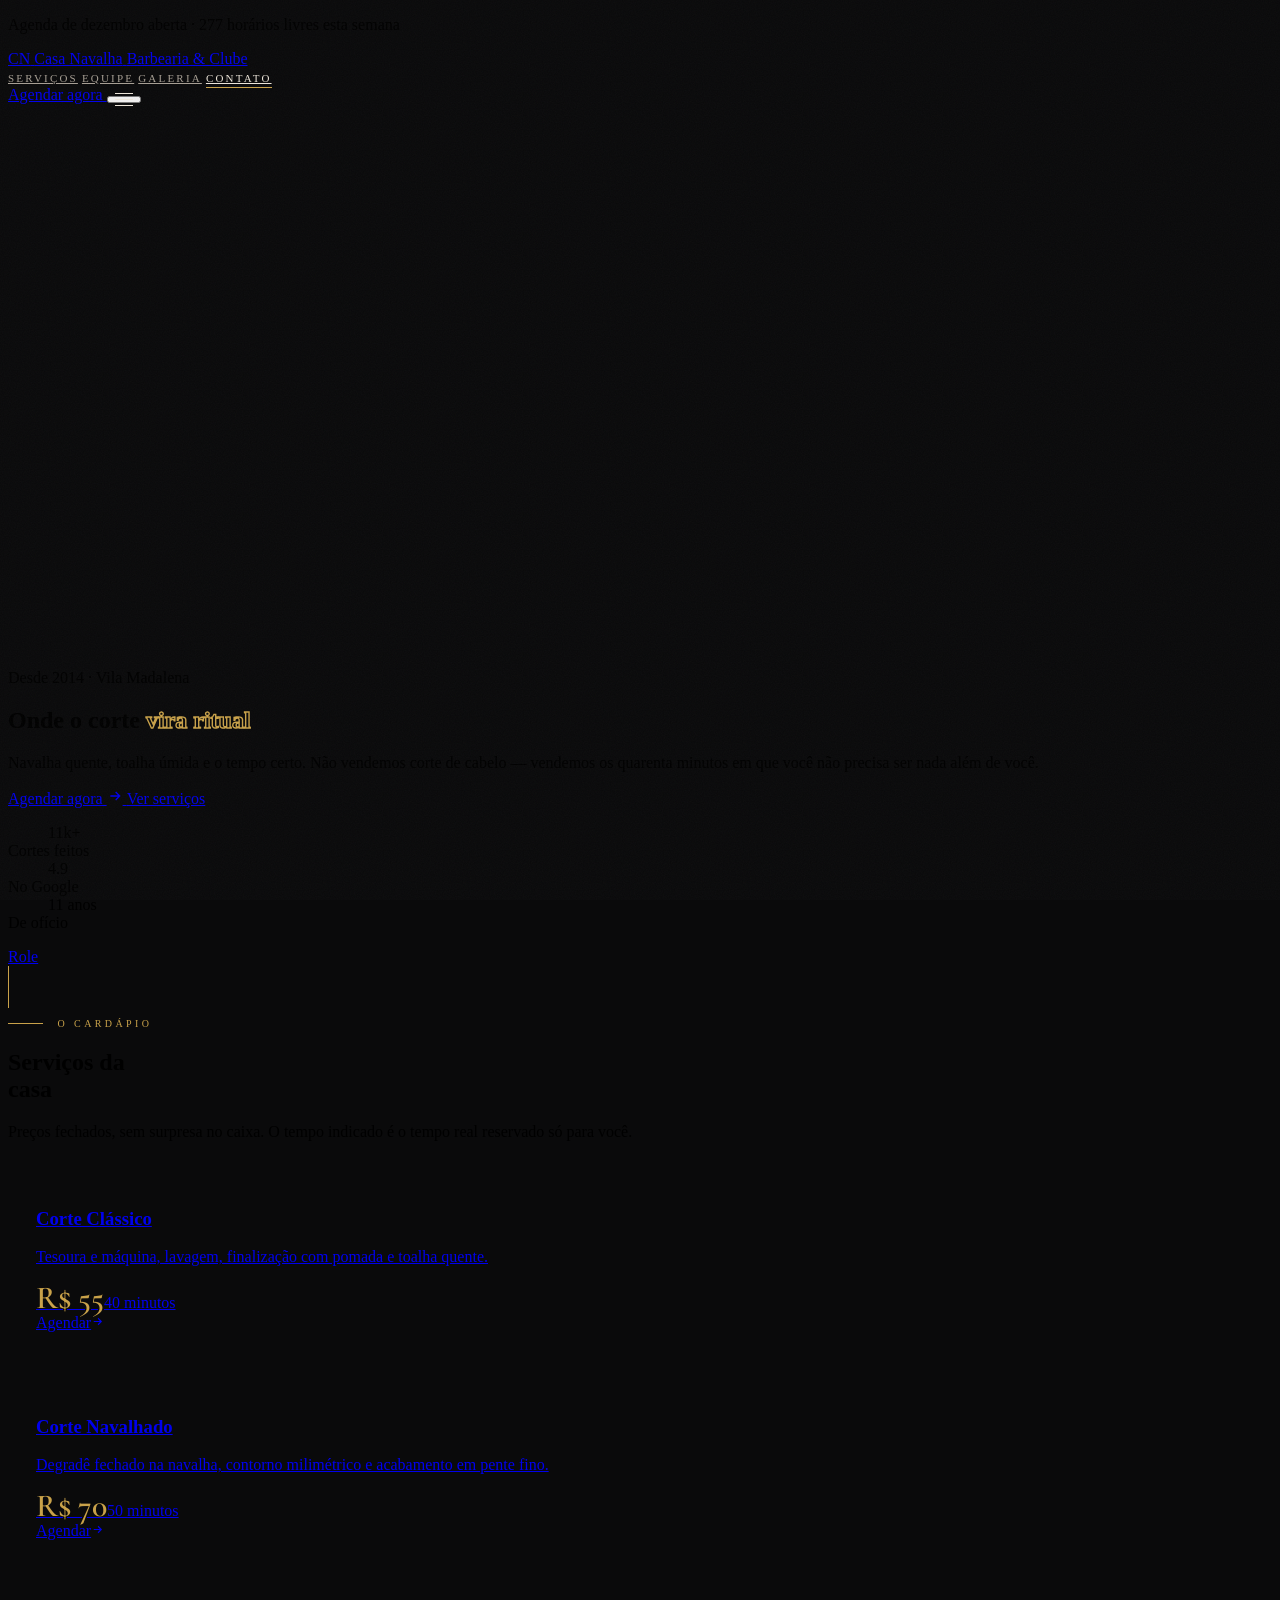
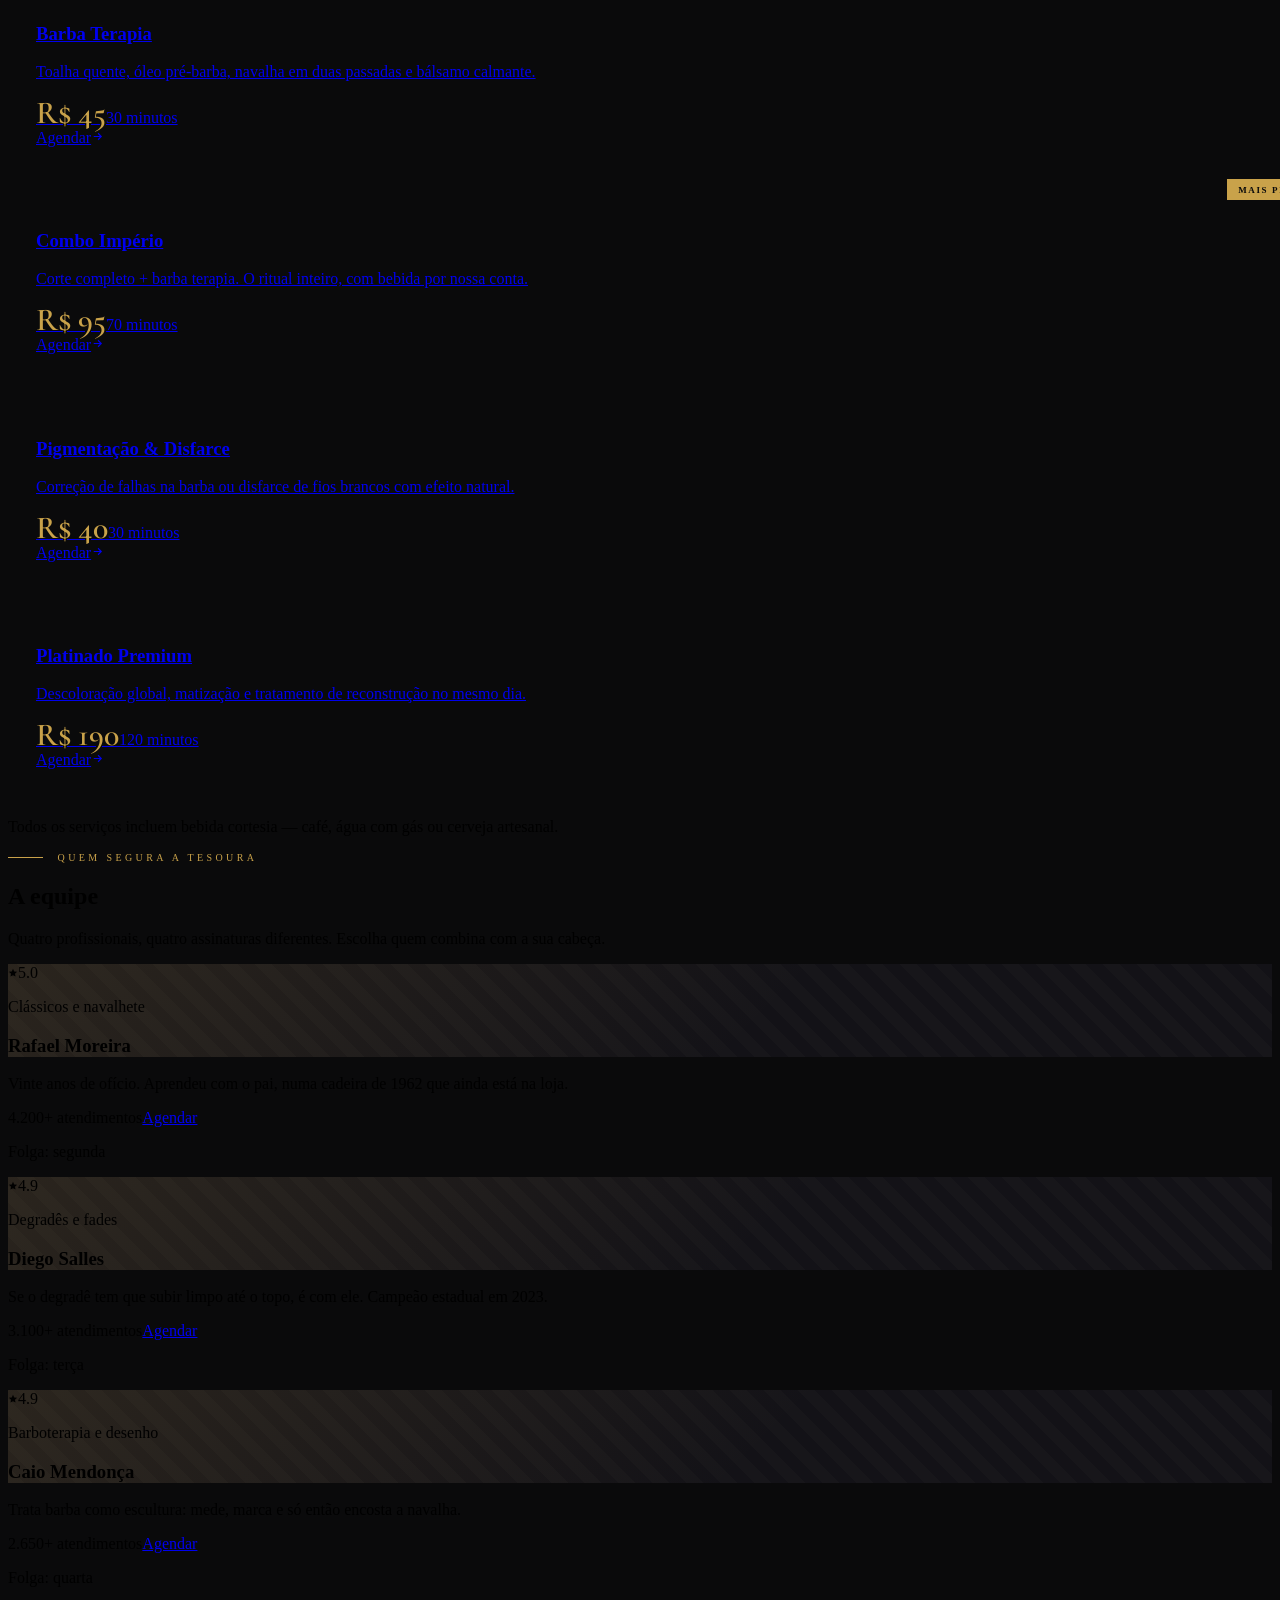
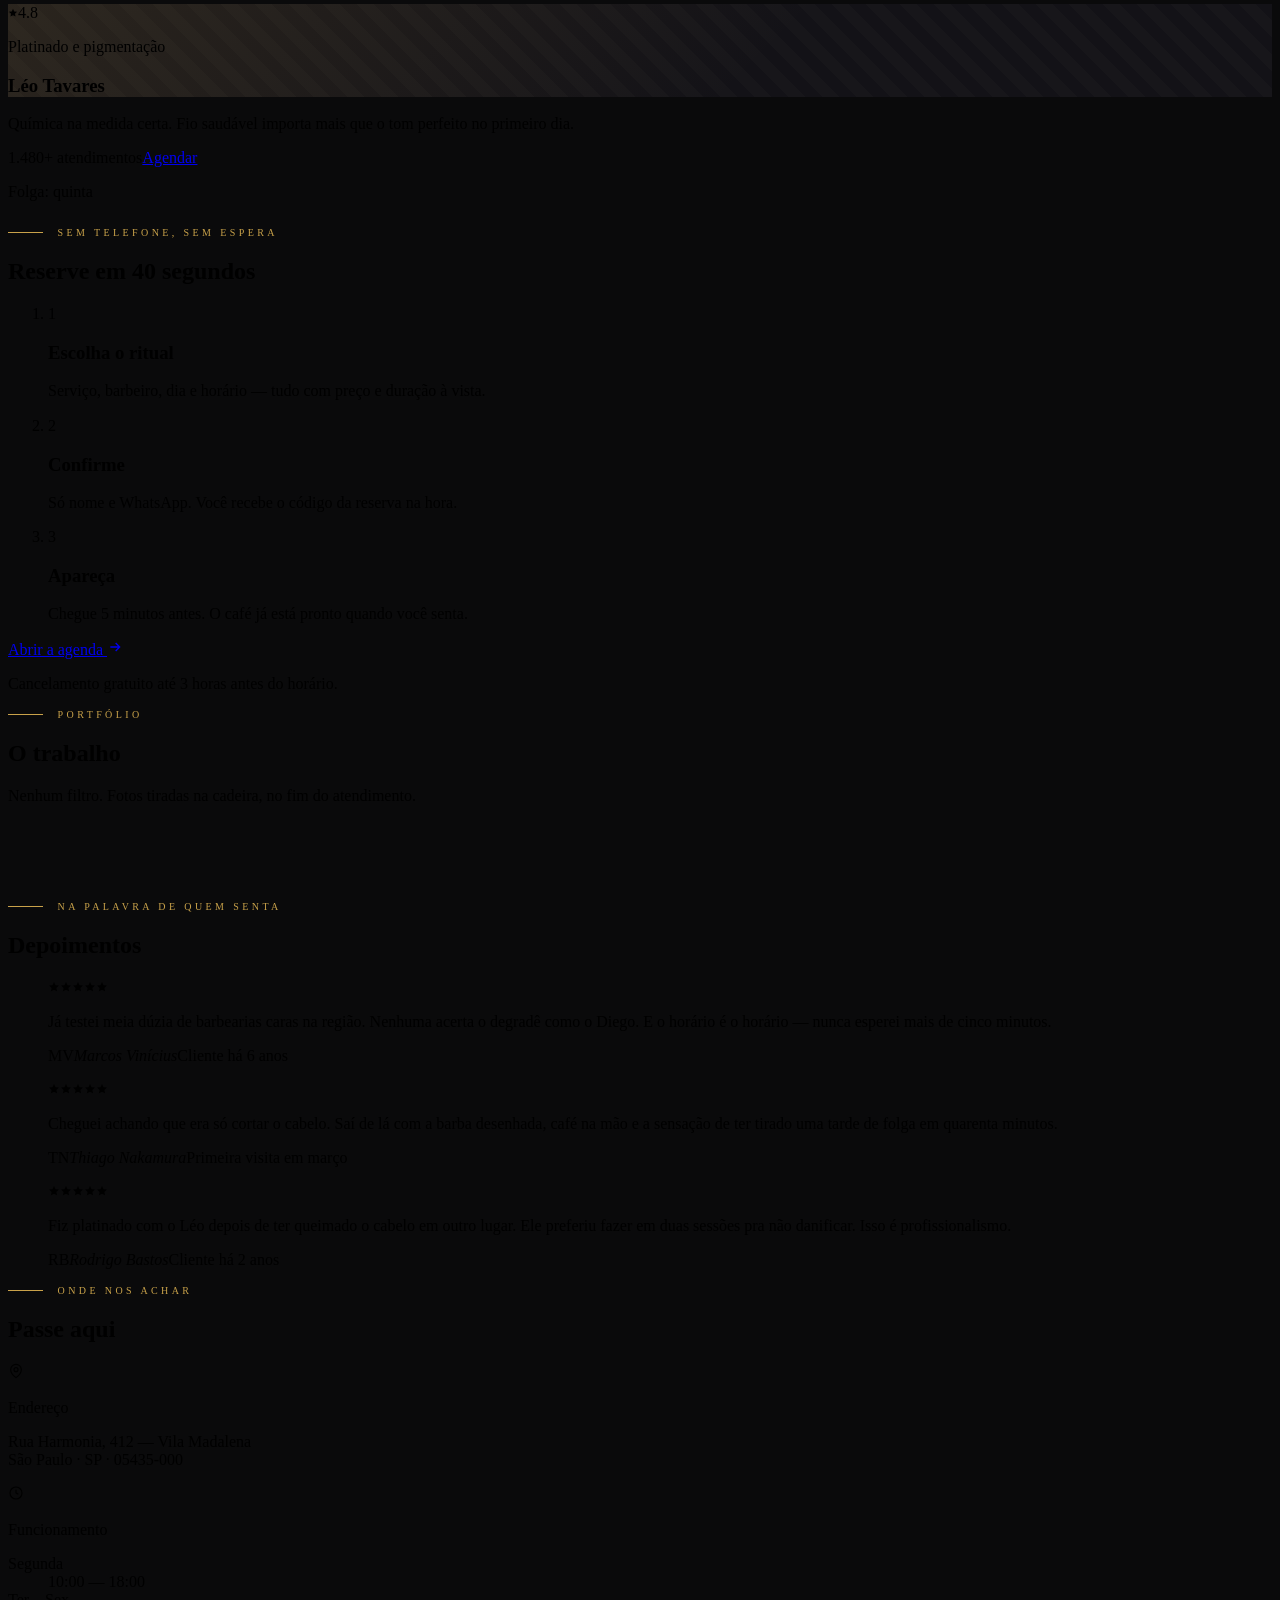
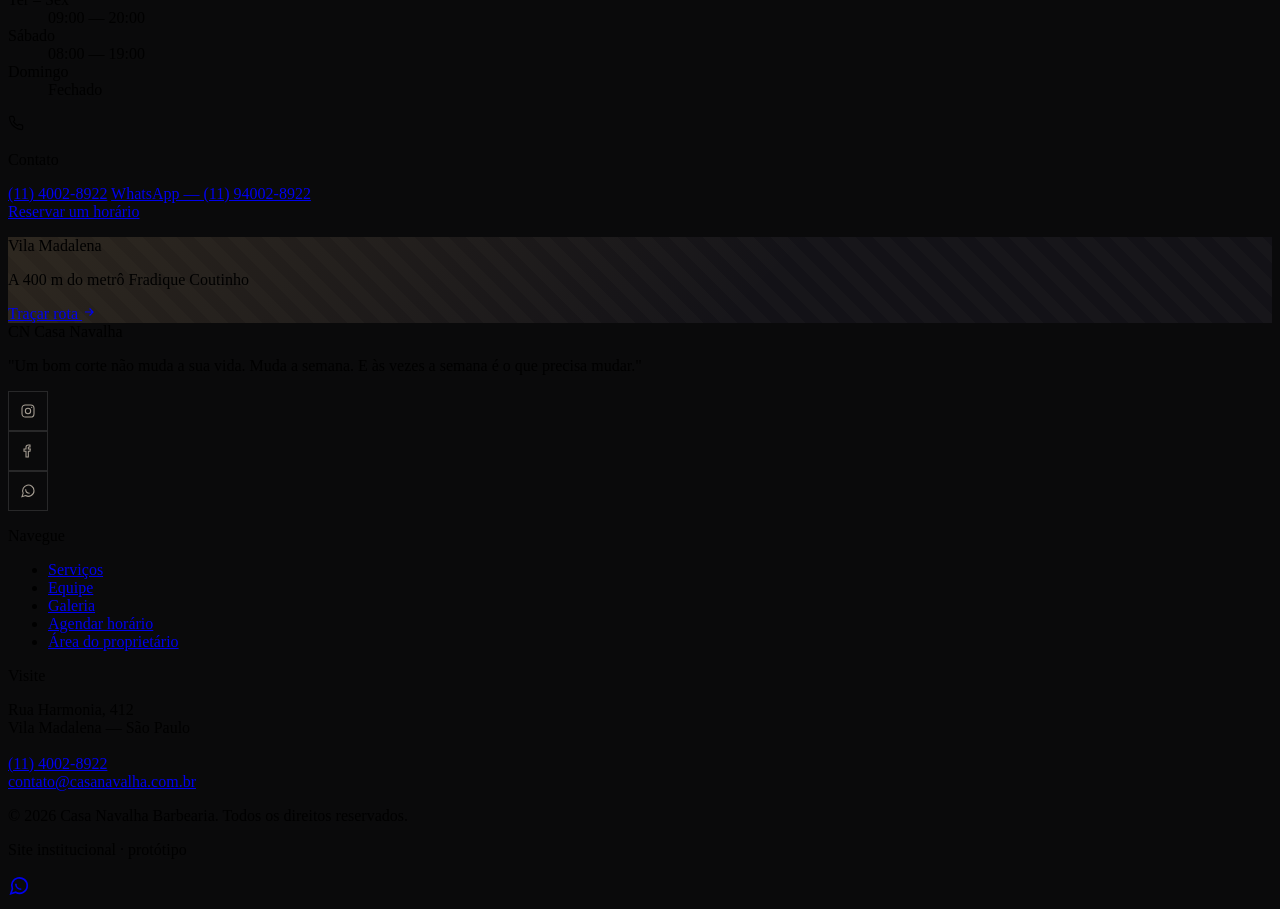
==== commit e1ce0c09: "feat: adicionando erp" ====
--- a/index.html
+++ b/index.html
@@ -5,13 +5,13 @@
 <meta name="viewport" content="width=device-width, initial-scale=1, viewport-fit=cover" />
 <meta name="theme-color" content="#0A0A0B" />
 
-<title>Casa Navalha — Barbearia &amp; Clube | Agendamento Online</title>
-<meta name="description" content="Casa Navalha: barbearia clássica com alma contemporânea. Corte, barba e ritual. Agende seu horário em menos de 40 segundos." />
+<title>Casa Navalha — Barbearia &amp; Clube | Vila Madalena, São Paulo</title>
+<meta name="description" content="Casa Navalha: barbearia clássica com alma contemporânea. Corte, barba e ritual na Vila Madalena desde 2014." />
 
 <!-- Open Graph (compartilhamento em redes / WhatsApp) -->
 <meta property="og:type" content="website" />
 <meta property="og:title" content="Casa Navalha — Barbearia &amp; Clube" />
-<meta property="og:description" content="Onde o corte vira ritual. Agende online." />
+<meta property="og:description" content="Onde o corte vira ritual." />
 <meta property="og:image" content="https://images.unsplash.com/photo-1585747860715-2ba37e788b70?auto=format&fit=crop&w=1200&q=80" />
 
 <!-- Favicon: monograma "CN" gerado inline (sem requisição externa) -->
@@ -89,19 +89,12 @@
       <nav class="hidden lg:flex items-center gap-9" aria-label="Navegação principal">
         <a href="#servicos" class="nav-link">Serviços</a>
         <a href="#equipe"   class="nav-link">Equipe</a>
-        <a href="#agendar"  class="nav-link">Agendar</a>
         <a href="#galeria"  class="nav-link">Galeria</a>
         <a href="#contato"  class="nav-link">Contato</a>
       </nav>
 
       <div class="flex items-center gap-2 sm:gap-3">
-        <button type="button" data-open-admin
-                class="hidden sm:inline-flex items-center gap-2 px-4 py-2.5 text-[11px] tracking-[0.2em] uppercase text-bone-dim border border-white/10 hover:border-gold/50 hover:text-bone transition-colors">
-          <svg width="13" height="13" viewBox="0 0 24 24" fill="none" stroke="currentColor" stroke-width="1.7"><rect x="3" y="4" width="18" height="17" rx="1"/><path d="M8 2v4M16 2v4M3 10h18"/></svg>
-          Painel
-        </button>
-
-        <a href="#agendar" class="btn-gold hidden sm:inline-flex items-center gap-2 px-5 py-3 bg-gold text-ink font-semibold text-[11px] tracking-[0.2em] uppercase">
+        <a href="agendar.html" class="btn-gold hidden sm:inline-flex items-center gap-2 px-5 py-3 bg-gold text-ink font-semibold text-[11px] tracking-[0.2em] uppercase">
           Agendar agora
         </a>
 
@@ -122,11 +115,10 @@
   <nav class="relative h-full flex flex-col justify-center px-8" aria-label="Navegação mobile">
     <a href="#servicos" class="m-link" style="--i:0">Serviços</a>
     <a href="#equipe"   class="m-link" style="--i:1">Equipe</a>
-    <a href="#agendar"  class="m-link" style="--i:2">Agendar</a>
-    <a href="#galeria"  class="m-link" style="--i:3">Galeria</a>
-    <a href="#contato"  class="m-link" style="--i:4">Contato</a>
-    <button type="button" data-open-admin class="m-link text-left" style="--i:5">Painel do dono</button>
-    <div class="m-link !text-base !font-sans !tracking-normal mt-8 pt-8 border-t border-white/10" style="--i:6">
+    <a href="#galeria"  class="m-link" style="--i:2">Galeria</a>
+    <a href="#contato"  class="m-link" style="--i:3">Contato</a>
+    <a href="agendar.html" class="m-link !text-gold" style="--i:4">Agendar &rarr;</a>
+    <div class="m-link !text-base !font-sans !tracking-normal mt-8 pt-8 border-t border-white/10" style="--i:5">
       <p class="text-[10px] tracking-ultra uppercase text-bone-faint mb-2">Reservas por telefone</p>
       <a href="tel:+551140028922" class="font-serif text-2xl text-gold">(11) 4002-8922</a>
     </div>
@@ -166,7 +158,7 @@
       </p>
 
       <div class="reveal flex flex-col sm:flex-row gap-3 sm:gap-4 mb-14" style="--d:380ms">
-        <a href="#agendar" class="btn-gold group inline-flex items-center justify-center gap-3 px-8 py-4 bg-gold text-ink font-semibold text-xs tracking-[0.22em] uppercase">
+        <a href="agendar.html" class="btn-gold group inline-flex items-center justify-center gap-3 px-8 py-4 bg-gold text-ink font-semibold text-xs tracking-[0.22em] uppercase">
           Agendar agora
           <svg class="transition-transform duration-300 group-hover:translate-x-1" width="16" height="16" viewBox="0 0 24 24" fill="none" stroke="currentColor" stroke-width="2"><path d="M5 12h14M13 6l6 6-6 6"/></svg>
         </a>
@@ -248,138 +240,44 @@
 </section>
 
 <!-- ══════════════════════════════════════════════════════════════
-     AGENDAMENTO — fluxo em 4 etapas
-     ══════════════════════════════════════════════════════════════ -->
-<section id="agendar" class="relative py-24 lg:py-36 overflow-hidden">
-  <div class="absolute top-0 left-1/2 -translate-x-1/2 w-[900px] h-[900px] max-w-full rounded-full bg-gold/[0.045] blur-[130px] -z-10"></div>
-
-  <div class="max-w-shell mx-auto px-5">
-
-    <div class="text-center max-w-2xl mx-auto mb-12 lg:mb-16">
-      <p class="reveal section-eyebrow justify-center">Reserve seu horário</p>
-      <h2 class="reveal font-display uppercase text-[clamp(2.2rem,6.5vw,4.2rem)] leading-[0.95] mt-5" style="--d:80ms">
-        Agende em <span class="text-gold">40 segundos</span>
+     COMO FUNCIONA + CHAMADA PARA O AGENDAMENTO
+     Ponte entre o institucional e a página de reserva.
+     ══════════════════════════════════════════════════════════════ -->
+<section class="relative py-24 lg:py-32 overflow-hidden">
+  <div class="absolute top-1/2 left-1/2 -translate-x-1/2 -translate-y-1/2 w-[900px] h-[700px] max-w-full rounded-full bg-gold/[0.05] blur-[130px] -z-10"></div>
+
+  <div class="max-w-shell mx-auto px-5">
+    <div class="text-center max-w-2xl mx-auto mb-14">
+      <p class="reveal section-eyebrow justify-center">Sem telefone, sem espera</p>
+      <h2 class="reveal font-display uppercase text-[clamp(2rem,5.5vw,3.6rem)] leading-[0.95] mt-5" style="--d:80ms">
+        Reserve em <span class="text-gold">40 segundos</span>
       </h2>
     </div>
 
-    <div class="grid lg:grid-cols-[1fr_360px] gap-6 lg:gap-8 items-start">
-
-      <!-- ─── Coluna do formulário ───
-           min-w-0 é essencial: sem isso o grid item assume min-width:auto
-           e a faixa de datas estoura a largura em vez de rolar internamente. -->
-      <div class="reveal min-w-0 border border-white/10 bg-ink-700/60 backdrop-blur-sm">
-
-        <!-- Trilha de progresso -->
-        <div class="px-5 sm:px-8 pt-7 pb-6 border-b border-white/10">
-          <ol id="stepper" class="flex items-center" aria-label="Etapas do agendamento"></ol>
-        </div>
-
-        <div class="px-5 sm:px-8 py-8 sm:py-10 min-h-[430px]">
-
-          <!-- ETAPA 1 · Serviço -->
-          <section class="step" data-step="1" aria-label="Etapa 1: escolha do serviço">
-            <h3 class="step-title">Qual serviço você quer?</h3>
-            <p class="step-sub">Selecione um dos serviços abaixo para continuar.</p>
-            <div id="svc-list" class="mt-7 grid gap-2.5"></div>
-          </section>
-
-          <!-- ETAPA 2 · Barbeiro -->
-          <section class="step hidden" data-step="2" aria-label="Etapa 2: escolha do barbeiro">
-            <h3 class="step-title">Com quem você quer cortar?</h3>
-            <p class="step-sub">Cada barbeiro tem sua especialidade — e sua própria agenda.</p>
-            <div id="barber-list" class="mt-7 grid sm:grid-cols-2 gap-3"></div>
-          </section>
-
-          <!-- ETAPA 3 · Data e horário -->
-          <section class="step hidden" data-step="3" aria-label="Etapa 3: data e horário">
-            <h3 class="step-title">Quando fica bom pra você?</h3>
-            <p class="step-sub" id="slot-sub">Escolha o dia e depois um horário livre.</p>
-
-            <div class="mt-7">
-              <p class="field-label">Data</p>
-              <div id="date-strip" class="mt-3 flex gap-2.5 overflow-x-auto no-scrollbar snap-x pb-2 -mx-1 px-1"></div>
-            </div>
-
-            <div class="mt-8">
-              <div class="flex items-center justify-between flex-wrap gap-3">
-                <p class="field-label">Horários</p>
-                <div class="flex items-center gap-4 text-[10px] tracking-[0.15em] uppercase text-bone-faint">
-                  <span class="flex items-center gap-1.5"><i class="w-2.5 h-2.5 border border-gold/60"></i>Livre</span>
-                  <span class="flex items-center gap-1.5"><i class="w-2.5 h-2.5 bg-white/10"></i>Ocupado</span>
-                </div>
-              </div>
-              <div id="slot-grid" class="mt-3 grid grid-cols-3 sm:grid-cols-4 lg:grid-cols-5 gap-2"></div>
-            </div>
-          </section>
-
-          <!-- ETAPA 4 · Dados do cliente -->
-          <section class="step hidden" data-step="4" aria-label="Etapa 4: seus dados">
-            <h3 class="step-title">Só falta você.</h3>
-            <p class="step-sub">Usamos seus dados apenas para confirmar e lembrar do horário.</p>
-
-            <form id="client-form" class="mt-7 grid gap-5" novalidate>
-              <div>
-                <label for="f-nome" class="field-label">Nome completo <span class="text-gold">*</span></label>
-                <input id="f-nome" name="nome" type="text" autocomplete="name" placeholder="Ex.: Rafael Moreira" class="field" />
-                <p class="field-error" data-error-for="nome"></p>
-              </div>
-
-              <div>
-                <label for="f-tel" class="field-label">WhatsApp <span class="text-gold">*</span></label>
-                <input id="f-tel" name="telefone" type="tel" inputmode="numeric" autocomplete="tel"
-                       placeholder="(11) 99999-9999" maxlength="15" class="field" />
-                <p class="field-error" data-error-for="telefone"></p>
-              </div>
-
-              <div>
-                <label for="f-obs" class="field-label">Observação <span class="text-bone-faint normal-case tracking-normal">(opcional)</span></label>
-                <textarea id="f-obs" name="obs" rows="3" placeholder="Ex.: máquina 2 nas laterais, sem degradê muito alto." class="field resize-none"></textarea>
-              </div>
-
-              <label class="flex items-start gap-3 cursor-pointer group">
-                <input type="checkbox" id="f-lembrete" checked class="check-mark" />
-                <span class="text-sm text-bone-dim group-hover:text-bone transition-colors">
-                  Quero receber um lembrete no WhatsApp 2 horas antes.
-                </span>
-              </label>
-            </form>
-          </section>
-        </div>
-
-        <!-- Navegação do fluxo -->
-        <div class="px-5 sm:px-8 py-5 border-t border-white/10 flex items-center justify-between gap-4">
-          <button type="button" id="btn-prev"
-                  class="inline-flex items-center gap-2 px-5 py-3 text-[11px] tracking-[0.2em] uppercase text-bone-dim hover:text-bone disabled:opacity-25 disabled:pointer-events-none transition-colors">
-            <svg width="15" height="15" viewBox="0 0 24 24" fill="none" stroke="currentColor" stroke-width="2"><path d="M19 12H5M11 18l-6-6 6-6"/></svg>
-            Voltar
-          </button>
-
-          <button type="button" id="btn-next"
-                  class="btn-gold inline-flex items-center gap-2.5 px-7 py-3.5 bg-gold text-ink font-semibold text-[11px] tracking-[0.2em] uppercase disabled:opacity-30 disabled:pointer-events-none">
-            <span id="btn-next-label">Continuar</span>
-            <svg width="15" height="15" viewBox="0 0 24 24" fill="none" stroke="currentColor" stroke-width="2"><path d="M5 12h14M13 6l6 6-6 6"/></svg>
-          </button>
-        </div>
-      </div>
-
-      <!-- ─── Resumo lateral (desktop) ─── -->
-      <aside class="reveal hidden lg:block sticky top-28 border border-gold/20 bg-ink-800" style="--d:120ms">
-        <div class="pole h-[3px] w-full"></div>
-        <div class="p-7">
-          <p class="text-[10px] tracking-ultra uppercase text-gold mb-6">Seu agendamento</p>
-          <dl id="summary" class="grid gap-4 text-sm"></dl>
-
-          <div class="mt-7 pt-6 border-t border-dashed border-white/15 flex items-end justify-between">
-            <span class="text-[10px] tracking-[0.2em] uppercase text-bone-faint">Total</span>
-            <span id="summary-total" class="font-display text-3xl text-gold">—</span>
-          </div>
-
-          <p class="mt-6 flex items-start gap-2.5 text-xs text-bone-faint leading-relaxed">
-            <svg class="shrink-0 mt-0.5 text-gold" width="14" height="14" viewBox="0 0 24 24" fill="none" stroke="currentColor" stroke-width="1.7"><circle cx="12" cy="12" r="9"/><path d="M12 8v5M12 16.5v.01"/></svg>
-            Pagamento no balcão. Cancelamento gratuito até 3h antes do horário.
-          </p>
-        </div>
-      </aside>
+    <ol class="grid sm:grid-cols-3 gap-px bg-white/[0.07] border border-white/[0.07] mb-12">
+      <li class="reveal bg-ink p-8 text-center" style="--d:0ms">
+        <span class="mx-auto mb-5 grid place-items-center w-12 h-12 border border-gold/30 font-display text-xl text-gold">1</span>
+        <h3 class="font-display uppercase text-lg tracking-wide">Escolha o ritual</h3>
+        <p class="mt-3 text-sm text-bone-dim leading-relaxed">Serviço, barbeiro, dia e horário — tudo com preço e duração à vista.</p>
+      </li>
+      <li class="reveal bg-ink p-8 text-center" style="--d:90ms">
+        <span class="mx-auto mb-5 grid place-items-center w-12 h-12 border border-gold/30 font-display text-xl text-gold">2</span>
+        <h3 class="font-display uppercase text-lg tracking-wide">Confirme</h3>
+        <p class="mt-3 text-sm text-bone-dim leading-relaxed">Só nome e WhatsApp. Você recebe o código da reserva na hora.</p>
+      </li>
+      <li class="reveal bg-ink p-8 text-center" style="--d:180ms">
+        <span class="mx-auto mb-5 grid place-items-center w-12 h-12 border border-gold/30 font-display text-xl text-gold">3</span>
+        <h3 class="font-display uppercase text-lg tracking-wide">Apareça</h3>
+        <p class="mt-3 text-sm text-bone-dim leading-relaxed">Chegue 5 minutos antes. O café já está pronto quando você senta.</p>
+      </li>
+    </ol>
+
+    <div class="reveal text-center" style="--d:240ms">
+      <a href="agendar.html" class="btn-gold group inline-flex items-center gap-3 px-10 py-5 bg-gold text-ink font-semibold text-xs tracking-[0.22em] uppercase">
+        Abrir a agenda
+        <svg class="transition-transform duration-300 group-hover:translate-x-1" width="16" height="16" viewBox="0 0 24 24" fill="none" stroke="currentColor" stroke-width="2"><path d="M5 12h14M13 6l6 6-6 6"/></svg>
+      </a>
+      <p class="mt-5 text-xs text-bone-faint">Cancelamento gratuito até 3 horas antes do horário.</p>
     </div>
   </div>
 </section>
@@ -465,7 +363,7 @@
         </div>
       </div>
 
-      <a href="#agendar" class="btn-gold reveal mt-11 inline-flex items-center gap-3 px-8 py-4 bg-gold text-ink font-semibold text-xs tracking-[0.22em] uppercase" style="--d:240ms">
+      <a href="agendar.html" class="btn-gold reveal mt-11 inline-flex items-center gap-3 px-8 py-4 bg-gold text-ink font-semibold text-xs tracking-[0.22em] uppercase" style="--d:240ms">
         Reservar um horário
       </a>
     </div>
@@ -528,9 +426,9 @@
         <ul class="grid gap-3 text-sm text-bone-dim">
           <li><a href="#servicos" class="hover:text-gold transition-colors">Serviços</a></li>
           <li><a href="#equipe"   class="hover:text-gold transition-colors">Equipe</a></li>
-          <li><a href="#agendar"  class="hover:text-gold transition-colors">Agendar</a></li>
           <li><a href="#galeria"  class="hover:text-gold transition-colors">Galeria</a></li>
-          <li><button type="button" data-open-admin class="hover:text-gold transition-colors">Painel do dono</button></li>
+          <li><a href="agendar.html" class="hover:text-gold transition-colors">Agendar horário</a></li>
+          <li><a href="dashboard.html" class="hover:text-gold transition-colors">Área do proprietário</a></li>
         </ul>
       </nav>
 
@@ -546,171 +444,24 @@
 
     <div class="mt-14 pt-7 border-t border-white/[0.07] flex flex-col sm:flex-row items-center justify-between gap-4 text-[11px] text-bone-faint">
       <p>© <span id="year">2026</span> Casa Navalha Barbearia. Todos os direitos reservados.</p>
-      <p class="tracking-[0.14em] uppercase">Protótipo · dados salvos no seu navegador</p>
+      <p class="tracking-[0.14em] uppercase">Site institucional · protótipo</p>
     </div>
   </div>
 </footer>
 
 <!-- Botão flutuante do WhatsApp -->
 <a href="https://wa.me/5511940028922?text=Ol%C3%A1%21%20Gostaria%20de%20saber%20mais%20sobre%20a%20Casa%20Navalha."
-   target="_blank" rel="noopener" id="wa-float" aria-label="Falar no WhatsApp"
+   target="_blank" rel="noopener" aria-label="Falar no WhatsApp"
    class="fixed bottom-5 right-5 z-30 grid place-items-center w-14 h-14 bg-gold text-ink shadow-[0_10px_36px_-8px_rgba(201,162,74,.7)] hover:scale-105 active:scale-95 transition-transform duration-300">
   <svg width="22" height="22" viewBox="0 0 24 24" fill="none" stroke="currentColor" stroke-width="1.8"><path d="M21 11.5a8.4 8.4 0 01-12.6 7.3L3 20.5l1.8-5.3A8.5 8.5 0 1121 11.5z"/><path d="M8.5 9.5c0 3.5 2.5 6 6 6"/></svg>
 </a>
 
-<!-- Barra-resumo fixa (mobile) -->
-<div id="booking-bar" class="fixed bottom-0 inset-x-0 z-30 lg:hidden translate-y-full transition-transform duration-500 bg-ink-700/95 backdrop-blur-md border-t border-gold/25">
-  <div class="px-5 py-3 flex items-center justify-between gap-4">
-    <div class="min-w-0">
-      <p id="bar-title" class="text-xs text-bone truncate">—</p>
-      <p id="bar-sub" class="text-[10px] tracking-[0.15em] uppercase text-bone-faint truncate mt-0.5">—</p>
-    </div>
-    <span id="bar-total" class="font-display text-xl text-gold shrink-0">—</span>
-  </div>
-</div>
-
-<!-- ══════════════════════════════════════════════════════════════
-     MODAL DE CONFIRMAÇÃO
-     ══════════════════════════════════════════════════════════════ -->
-<div id="confirm-modal" class="fixed inset-0 z-[60] hidden" role="dialog" aria-modal="true" aria-labelledby="confirm-title">
-  <div class="absolute inset-0 bg-ink/90 backdrop-blur-md" data-close-modal></div>
-
-  <div class="relative h-full grid place-items-center p-4 overflow-y-auto">
-    <div id="confirm-card" class="relative w-full max-w-md border border-gold/30 bg-ink-800 opacity-0 translate-y-6 scale-[0.97] transition-all duration-500 my-auto">
-      <div class="pole h-[3px] w-full"></div>
-
-      <!-- Partículas douradas do "sucesso" -->
-      <div id="burst" class="pointer-events-none absolute top-20 left-1/2 -translate-x-1/2"></div>
-
-      <div class="p-7 sm:p-9 text-center">
-        <!-- Selo de sucesso animado -->
-        <svg id="success-seal" class="mx-auto mb-6" width="74" height="74" viewBox="0 0 74 74" fill="none" aria-hidden="true">
-          <circle class="ring" cx="37" cy="37" r="33" stroke="#C9A24A" stroke-width="1.5" stroke-linecap="round" />
-          <path class="tick" d="M24 38.5l9 9 17.5-19" stroke="#C9A24A" stroke-width="2.6" stroke-linecap="round" stroke-linejoin="round" />
-        </svg>
-
-        <p class="text-[10px] tracking-ultra uppercase text-gold mb-3">Confirmado</p>
-        <h3 id="confirm-title" class="font-display uppercase text-3xl sm:text-4xl leading-none mb-3">Até já!</h3>
-        <p class="text-sm text-bone-dim leading-relaxed mb-7" id="confirm-msg">—</p>
-
-        <dl id="confirm-details" class="text-left grid gap-3 text-sm border-y border-dashed border-white/15 py-6 mb-6"></dl>
-
-        <p class="text-[10px] tracking-[0.2em] uppercase text-bone-faint">Código da reserva</p>
-        <p id="confirm-code" class="font-display text-2xl tracking-[0.2em] text-gold mt-1.5 mb-7">—</p>
-
-        <div class="grid gap-2.5">
-          <a id="confirm-wa" href="#" target="_blank" rel="noopener"
-             class="btn-gold inline-flex items-center justify-center gap-2.5 px-6 py-3.5 bg-gold text-ink font-semibold text-[11px] tracking-[0.2em] uppercase">
-            Enviar no WhatsApp
-          </a>
-          <div class="grid grid-cols-2 gap-2.5">
-            <button type="button" id="confirm-ics"
-                    class="px-4 py-3 border border-white/15 hover:border-gold/50 text-[10px] tracking-[0.18em] uppercase text-bone-dim hover:text-bone transition-colors">
-              Add. agenda
-            </button>
-            <button type="button" data-close-modal
-                    class="px-4 py-3 border border-white/15 hover:border-gold/50 text-[10px] tracking-[0.18em] uppercase text-bone-dim hover:text-bone transition-colors">
-              Fechar
-            </button>
-          </div>
-        </div>
-      </div>
-    </div>
-  </div>
-</div>
-
-<!-- ══════════════════════════════════════════════════════════════
-     PAINEL DO PROPRIETÁRIO (simulado)
-     ══════════════════════════════════════════════════════════════ -->
-<div id="admin-panel" class="fixed inset-0 z-[55] hidden" role="dialog" aria-modal="true" aria-label="Painel do proprietário">
-  <div class="absolute inset-0 bg-ink/[0.92] backdrop-blur-md" data-close-admin></div>
-
-  <div id="admin-sheet" class="relative h-full w-full max-w-5xl ml-auto bg-ink-800 border-l border-white/10 translate-x-full transition-transform duration-500 flex flex-col">
-
-    <!-- Cabeçalho -->
-    <div class="shrink-0 border-b border-white/10">
-      <div class="pole h-[3px] w-full"></div>
-      <div class="px-5 sm:px-8 py-5 flex items-center justify-between gap-4">
-        <div>
-          <p class="text-[10px] tracking-ultra uppercase text-gold">Casa Navalha</p>
-          <h2 class="font-display uppercase text-2xl sm:text-3xl leading-none mt-1.5">Painel da agenda</h2>
-        </div>
-        <button type="button" data-close-admin aria-label="Fechar painel"
-                class="grid place-items-center w-11 h-11 border border-white/10 hover:border-gold/50 hover:text-gold transition-colors">
-          <svg width="17" height="17" viewBox="0 0 24 24" fill="none" stroke="currentColor" stroke-width="1.8"><path d="M18 6L6 18M6 6l12 12"/></svg>
-        </button>
-      </div>
-    </div>
-
-    <!-- Tela de acesso (PIN) -->
-    <div id="admin-lock" class="flex-1 grid place-items-center p-6">
-      <div class="w-full max-w-xs text-center">
-        <span class="mx-auto mb-6 grid place-items-center w-14 h-14 border border-gold/30 text-gold">
-          <svg width="20" height="20" viewBox="0 0 24 24" fill="none" stroke="currentColor" stroke-width="1.6"><rect x="4" y="10" width="16" height="11" rx="1.5"/><path d="M8 10V7a4 4 0 018 0v3"/></svg>
-        </span>
-        <h3 class="font-display uppercase text-2xl mb-2">Área restrita</h3>
-        <p class="text-sm text-bone-dim mb-7">Digite o PIN de 4 dígitos do proprietário.</p>
-
-        <input id="admin-pin" type="password" inputmode="numeric" maxlength="4" placeholder="••••"
-               class="field text-center font-display text-3xl tracking-[0.4em] py-4" />
-        <p class="field-error mt-2" id="admin-pin-error"></p>
-
-        <button type="button" id="admin-unlock"
-                class="btn-gold w-full mt-4 px-6 py-3.5 bg-gold text-ink font-semibold text-[11px] tracking-[0.2em] uppercase">
-          Entrar
-        </button>
-        <p class="mt-5 text-[11px] text-bone-faint">Protótipo — PIN de demonstração: <span class="text-gold font-medium">1234</span></p>
-      </div>
-    </div>
-
-    <!-- Conteúdo do painel -->
-    <div id="admin-content" class="hidden flex-1 overflow-y-auto">
-
-      <!-- Indicadores -->
-      <div class="grid grid-cols-2 lg:grid-cols-4 gap-px bg-white/[0.07] border-b border-white/10">
-        <div class="kpi"><p class="kpi-label">Hoje</p><p class="kpi-value" id="kpi-hoje">0</p><p class="kpi-hint">agendamentos ativos</p></div>
-        <div class="kpi"><p class="kpi-label">Receita prevista</p><p class="kpi-value" id="kpi-receita">R$ 0</p><p class="kpi-hint">próximos 7 dias</p></div>
-        <div class="kpi"><p class="kpi-label">Ticket médio</p><p class="kpi-value" id="kpi-ticket">R$ 0</p><p class="kpi-hint">por atendimento</p></div>
-        <div class="kpi"><p class="kpi-label">Ocupação</p><p class="kpi-value" id="kpi-ocupacao">0%</p><p class="kpi-hint">da agenda de hoje</p></div>
-      </div>
-
-      <!-- Filtros e ações -->
-      <div class="px-5 sm:px-8 py-5 flex flex-wrap items-center justify-between gap-4 border-b border-white/10">
-        <div id="admin-filters" class="flex flex-wrap gap-1.5">
-          <button type="button" class="chip is-active" data-filter="todos">Todos</button>
-          <button type="button" class="chip" data-filter="hoje">Hoje</button>
-          <button type="button" class="chip" data-filter="agendado">Agendados</button>
-          <button type="button" class="chip" data-filter="concluido">Concluídos</button>
-          <button type="button" class="chip" data-filter="cancelado">Cancelados</button>
-        </div>
-        <div class="flex gap-2">
-          <button type="button" id="admin-seed" class="ghost-btn">Popular demo</button>
-          <button type="button" id="admin-clear" class="ghost-btn ghost-btn--danger">Limpar tudo</button>
-        </div>
-      </div>
-
-      <!-- Lista -->
-      <div id="admin-list" class="px-5 sm:px-8 py-6 grid gap-3 pb-24"></div>
-    </div>
-  </div>
-</div>
-
-<!-- Área de notificações (toasts) -->
-<div id="toasts" class="fixed bottom-5 left-1/2 -translate-x-1/2 z-[70] w-[min(94vw,26rem)] grid gap-2 pointer-events-none"></div>
-
-<!-- ── Scripts: ordem importa; sem ES modules para funcionar até via file:// ── -->
+<!-- ── Scripts do institucional ── -->
 <script src="assets/js/data.js"></script>
 <script src="assets/js/store.js"></script>
 <script src="assets/js/ui.js"></script>
-<script src="assets/js/booking.js"></script>
-<script src="assets/js/admin.js"></script>
 <script>
-  /* Bootstrap: inicializa os módulos após o DOM estar pronto */
-  document.addEventListener('DOMContentLoaded', function () {
-    CN.ui.init();
-    CN.booking.init();
-    CN.admin.init();
-  });
+  document.addEventListener('DOMContentLoaded', function () { CN.ui.init(); });
 </script>
 </body>
 </html>
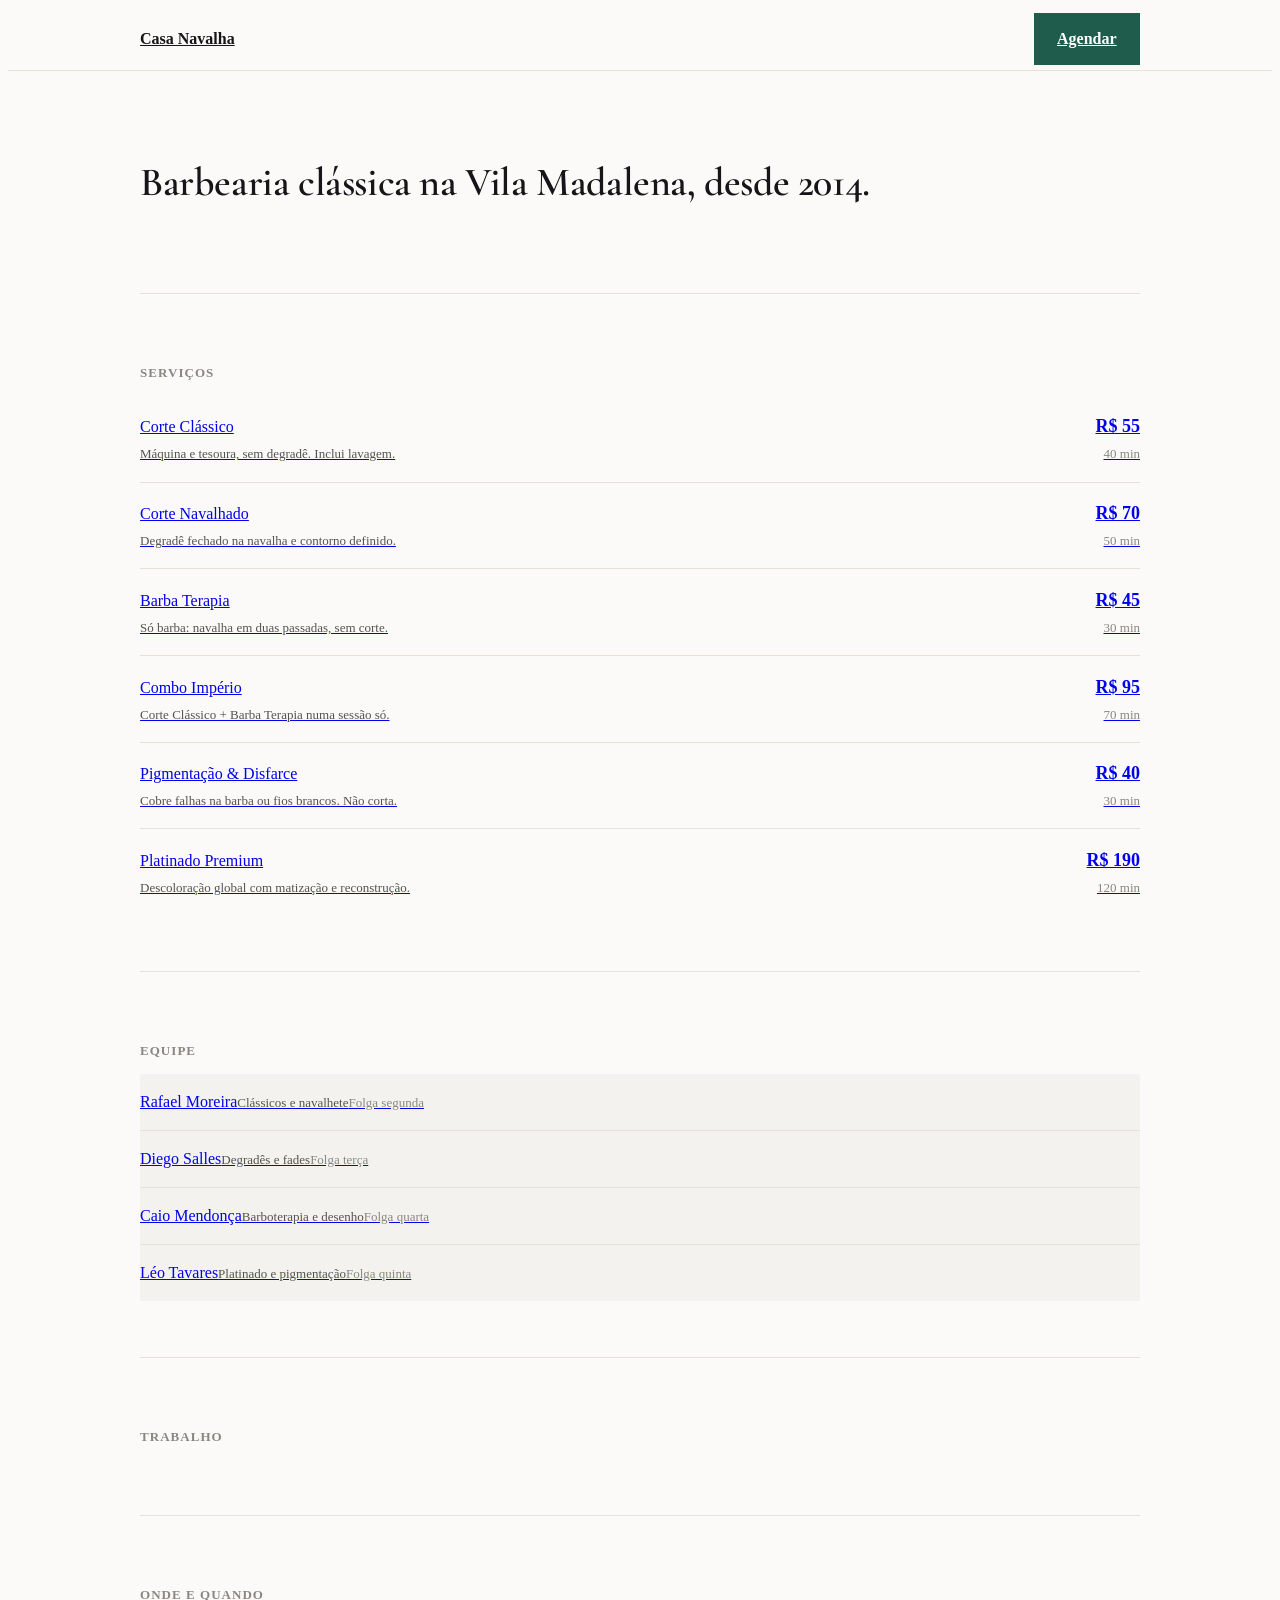
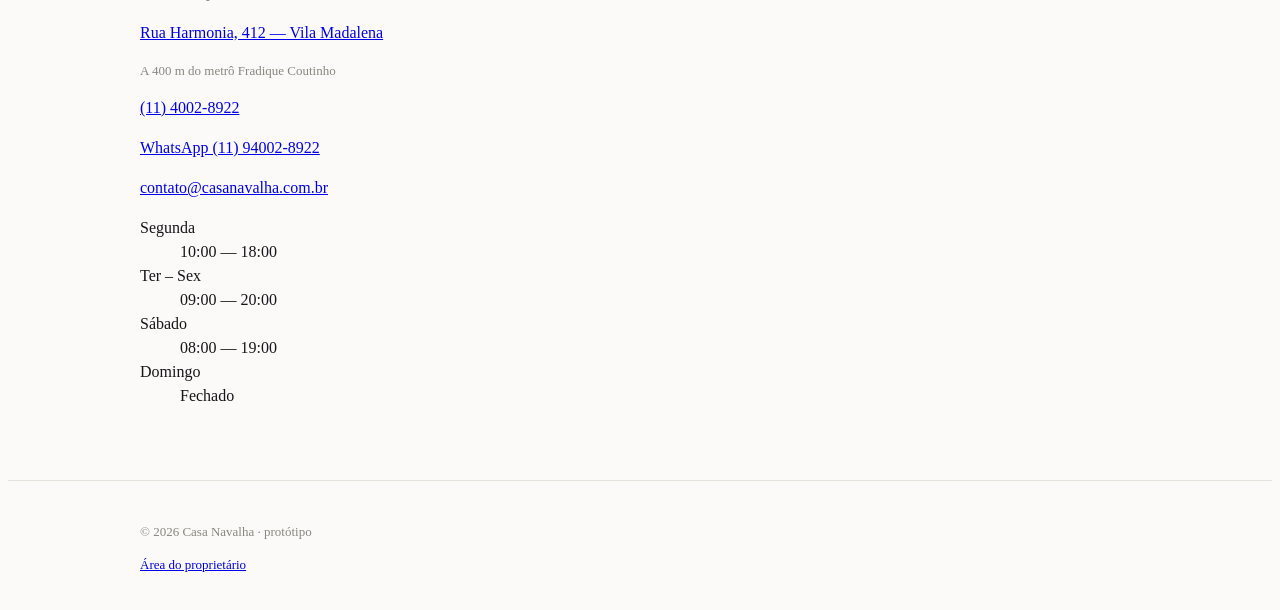
==== commit ac9e18e3: "FIX: correções em ui/ux" ====
--- a/index.html
+++ b/index.html
@@ -3,45 +3,35 @@
 <head>
 <meta charset="UTF-8" />
 <meta name="viewport" content="width=device-width, initial-scale=1, viewport-fit=cover" />
-<meta name="theme-color" content="#0A0A0B" />
+<meta name="theme-color" content="#FBFAF8" />
 
-<title>Casa Navalha — Barbearia &amp; Clube | Vila Madalena, São Paulo</title>
-<meta name="description" content="Casa Navalha: barbearia clássica com alma contemporânea. Corte, barba e ritual na Vila Madalena desde 2014." />
+<title>Casa Navalha — Barbearia na Vila Madalena, São Paulo</title>
+<meta name="description" content="Barbearia clássica na Vila Madalena desde 2014. Corte, barba e coloração, com preço e duração à vista. Agende online." />
 
 <!-- Open Graph (compartilhamento em redes / WhatsApp) -->
 <meta property="og:type" content="website" />
-<meta property="og:title" content="Casa Navalha — Barbearia &amp; Clube" />
-<meta property="og:description" content="Onde o corte vira ritual." />
-<meta property="og:image" content="https://images.unsplash.com/photo-1585747860715-2ba37e788b70?auto=format&fit=crop&w=1200&q=80" />
+<meta property="og:title" content="Casa Navalha — Barbearia" />
+<meta property="og:description" content="Barbearia clássica na Vila Madalena desde 2014." />
+<meta property="og:image" content="https://images.unsplash.com/photo-1503951914875-452162b0f3f1?auto=format&fit=crop&w=1200&q=80" />
 
-<!-- Favicon: monograma "CN" gerado inline (sem requisição externa) -->
-<link rel="icon" href="data:image/svg+xml,%3Csvg xmlns='http://www.w3.org/2000/svg' viewBox='0 0 64 64'%3E%3Crect width='64' height='64' fill='%230A0A0B'/%3E%3Ctext x='32' y='45' font-family='Georgia,serif' font-size='32' font-weight='700' fill='%23C9A24A' text-anchor='middle'%3ECN%3C/text%3E%3C/svg%3E" />
+<link rel="icon" href="data:image/svg+xml,%3Csvg xmlns='http://www.w3.org/2000/svg' viewBox='0 0 64 64'%3E%3Crect width='64' height='64' fill='%23FBFAF8'/%3E%3Ctext x='32' y='44' font-family='Inter,Helvetica,sans-serif' font-size='30' font-weight='600' fill='%2316161A' text-anchor='middle'%3ECN%3C/text%3E%3C/svg%3E" />
 
-<!-- Tipografia -->
+<!-- Duas famílias no projeto inteiro: Inter em tudo, e a serifada
+     só nos títulos daqui, que é onde a marca ainda precisa de voz.
+     Anton saiu — era ela que produzia a caixa alta pesada. -->
 <link rel="preconnect" href="https://fonts.googleapis.com" />
 <link rel="preconnect" href="https://fonts.gstatic.com" crossorigin />
-<link href="https://fonts.googleapis.com/css2?family=Anton&family=Cormorant+Garamond:ital,wght@0,400;0,600;1,400;1,600&family=Inter:wght@300;400;500;600;700&display=swap" rel="stylesheet" />
+<link href="https://fonts.googleapis.com/css2?family=Cormorant+Garamond:wght@600&family=Inter:wght@400;500;600&display=swap" rel="stylesheet" />
 
-<!-- Tailwind via CDN: zero build, 100% compatível com GitHub Pages -->
 <script src="https://cdn.tailwindcss.com"></script>
 <script>
-  /* Tokens de design da marca expostos como utilitários Tailwind */
+  /* Tailwind só para layout; a aparência vem de assets/css/styles.css */
   tailwind.config = {
     theme: {
       extend: {
-        colors: {
-          ink:  { DEFAULT: '#0A0A0B', 800: '#0F0F11', 700: '#141416', 600: '#1A191C', 500: '#232227' },
-          bone: { DEFAULT: '#EDE6DA', dim: '#A79F94', faint: '#6E675E' },
-          gold: { DEFAULT: '#C9A24A', light: '#E8CE8A', deep: '#8A6A22' },
-          wine: '#5E241F'
-        },
         fontFamily: {
-          display: ['Anton', 'Haettenschweiler', 'Impact', 'sans-serif'],
-          serif:   ['"Cormorant Garamond"', 'Georgia', 'serif'],
-          sans:    ['Inter', 'system-ui', '-apple-system', 'sans-serif']
-        },
-        letterSpacing: { ultra: '0.34em', mega: '0.5em' },
-        maxWidth: { shell: '1240px' }
+          sans: ['Inter', 'system-ui', '-apple-system', 'Segoe UI', 'sans-serif']
+        }
       }
     }
   }
@@ -50,411 +40,104 @@
 <link rel="stylesheet" href="assets/css/styles.css" />
 </head>
 
-<body class="bg-ink text-bone font-sans antialiased selection:bg-gold selection:text-ink">
+<body class="font-sans antialiased">
 
 <!-- ══════════════════════════════════════════════════════════════
-     BARRA DE AVISO — reforça a ideia de agenda viva
+     CABEÇALHO
+     Uma marca e UM botão de agendar. Antes eram seis chamadas
+     douradas para a mesma página, mais dez micro-links nos cartões
+     e um botão flutuante de WhatsApp: dez pontos de destaque
+     disputando a mesma decisão fazem com que nenhum seja "a" ação.
+
+     O botão não tem breakpoint: a versão anterior era
+     `hidden sm:inline-flex` e simplesmente não existia no celular.
      ══════════════════════════════════════════════════════════════ -->
-<div class="relative z-30 bg-ink-800 border-b border-white/5 text-[11px] sm:text-xs">
-  <div class="pole h-[2px] w-full"></div>
-  <div class="max-w-shell mx-auto px-5 py-2.5 flex items-center justify-center gap-3 text-bone-dim">
-    <span class="hidden sm:inline-block w-1.5 h-1.5 bg-gold rotate-45"></span>
-    <p class="tracking-[0.18em] uppercase text-center">
-      Agenda de <span class="text-gold" id="ticker-month">—</span> aberta ·
-      <span class="text-bone" id="ticker-slots">—</span> horários livres esta semana
-    </p>
+<header class="topo">
+  <div class="topo__interno">
+    <a href="#inicio" class="marca">Casa Navalha</a>
+    <a href="agendar.html" class="btn btn--primary">Agendar</a>
   </div>
-</div>
-
-<!-- ══════════════════════════════════════════════════════════════
-     HEADER
-     ══════════════════════════════════════════════════════════════ -->
-<header id="site-header" class="sticky top-0 z-50 transition-all duration-500">
-  <div class="max-w-shell mx-auto px-5">
-    <div class="flex items-center justify-between h-[70px] lg:h-[86px]">
-
-      <!-- Marca -->
-      <a href="#inicio" class="group flex items-center gap-3 shrink-0" aria-label="Casa Navalha — início">
-        <span class="relative grid place-items-center w-10 h-10 border border-gold/40 group-hover:border-gold transition-colors">
-          <span class="font-serif font-semibold text-gold text-lg leading-none">CN</span>
-          <span class="absolute -bottom-px left-1/2 -translate-x-1/2 w-0 h-px bg-gold transition-all duration-500 group-hover:w-full"></span>
-        </span>
-        <span class="leading-none">
-          <span class="block font-display text-lg lg:text-xl tracking-[0.14em] uppercase">Casa Navalha</span>
-          <span class="block text-[9px] lg:text-[10px] tracking-ultra uppercase text-bone-faint mt-1">Barbearia &amp; Clube</span>
-        </span>
-      </a>
-
-      <!-- Navegação desktop -->
-      <nav class="hidden lg:flex items-center gap-9" aria-label="Navegação principal">
-        <a href="#servicos" class="nav-link">Serviços</a>
-        <a href="#equipe"   class="nav-link">Equipe</a>
-        <a href="#galeria"  class="nav-link">Galeria</a>
-        <a href="#contato"  class="nav-link">Contato</a>
-      </nav>
-
-      <div class="flex items-center gap-2 sm:gap-3">
-        <a href="agendar.html" class="btn-gold hidden sm:inline-flex items-center gap-2 px-5 py-3 bg-gold text-ink font-semibold text-[11px] tracking-[0.2em] uppercase">
-          Agendar agora
-        </a>
-
-        <!-- Botão do menu mobile -->
-        <button type="button" id="menu-toggle" aria-expanded="false" aria-controls="mobile-menu"
-                class="lg:hidden relative w-11 h-11 grid place-items-center border border-white/10" aria-label="Abrir menu">
-          <span class="burger"></span>
-        </button>
-      </div>
-    </div>
-  </div>
-  <div class="h-px bg-gradient-to-r from-transparent via-gold/25 to-transparent"></div>
 </header>
 
-<!-- Menu mobile em tela cheia -->
-<div id="mobile-menu" class="fixed inset-0 z-[45] lg:hidden invisible opacity-0 transition-all duration-400">
-  <div class="absolute inset-0 bg-ink/[0.97] backdrop-blur-md"></div>
-  <nav class="relative h-full flex flex-col justify-center px-8" aria-label="Navegação mobile">
-    <a href="#servicos" class="m-link" style="--i:0">Serviços</a>
-    <a href="#equipe"   class="m-link" style="--i:1">Equipe</a>
-    <a href="#galeria"  class="m-link" style="--i:2">Galeria</a>
-    <a href="#contato"  class="m-link" style="--i:3">Contato</a>
-    <a href="agendar.html" class="m-link !text-gold" style="--i:4">Agendar &rarr;</a>
-    <div class="m-link !text-base !font-sans !tracking-normal mt-8 pt-8 border-t border-white/10" style="--i:5">
-      <p class="text-[10px] tracking-ultra uppercase text-bone-faint mb-2">Reservas por telefone</p>
-      <a href="tel:+551140028922" class="font-serif text-2xl text-gold">(11) 4002-8922</a>
-    </div>
-  </nav>
-</div>
+<main id="inicio" class="shell">
 
-<main>
-<!-- ══════════════════════════════════════════════════════════════
-     HERO
-     ══════════════════════════════════════════════════════════════ -->
-<section id="inicio" class="relative min-h-[calc(100svh-110px)] flex items-center overflow-hidden">
+  <!-- Identidade em uma linha. O manifesto serifado de quatro linhas
+       saiu: ocupava a dobra inteira sem dizer preço, horário nem
+       endereço — que é o que decide "marco aqui ou procuro outra". -->
+  <section class="secao">
+    <h1 class="serif t1">Barbearia clássica na Vila&nbsp;Madalena, desde 2014.</h1>
+  </section>
 
-  <!-- Imagem de fundo com camadas de escurecimento -->
-  <div class="absolute inset-0 -z-10">
-    <img data-src="https://images.unsplash.com/photo-1585747860715-2ba37e788b70?auto=format&fit=crop&w=1900&q=80"
-         alt="Interior da barbearia Casa Navalha" class="w-full h-full object-cover object-center opacity-[0.42] scale-105" />
-    <div class="absolute inset-0 bg-gradient-to-r from-ink via-ink/85 to-ink/40"></div>
-    <div class="absolute inset-0 bg-gradient-to-t from-ink via-transparent to-ink/70"></div>
-  </div>
+  <!-- ══════════════════════════════════════════════════════════
+       SERVIÇOS — a informação herói da página
+       ══════════════════════════════════════════════════════════ -->
+  <section id="servicos" class="secao">
+    <p class="rotulo">Serviços</p>
+    <div id="services-list" class="mt-4"></div>
+  </section>
 
-  <div class="max-w-shell mx-auto px-5 w-full py-16 lg:py-24">
-    <div class="max-w-3xl">
+  <!-- ══════════════════════════════════════════════════════════
+       EQUIPE
+       ══════════════════════════════════════════════════════════ -->
+  <section id="equipe" class="secao">
+    <p class="rotulo">Equipe</p>
+    <div id="barbers-list" class="mt-4"></div>
+  </section>
 
-      <p class="reveal flex items-center gap-4 mb-7" style="--d:0ms">
-        <span class="w-10 h-px bg-gold"></span>
-        <span class="text-[10px] sm:text-[11px] tracking-ultra uppercase text-gold">Desde 2014 · Vila Madalena</span>
-      </p>
+  <!-- ══════════════════════════════════════════════════════════
+       TRABALHO
+       ══════════════════════════════════════════════════════════ -->
+  <section id="galeria" class="secao">
+    <p class="rotulo">Trabalho</p>
+    <div id="gallery-grid" class="galeria mt-4"></div>
+  </section>
 
-      <h1 class="font-display uppercase leading-[0.86] mb-7">
-        <span class="reveal block text-[clamp(2.9rem,11vw,6.6rem)]" style="--d:80ms">Onde o corte</span>
-        <span class="reveal block text-[clamp(2.9rem,11vw,6.6rem)] text-outline" style="--d:180ms">vira ritual</span>
-      </h1>
+  <!-- ══════════════════════════════════════════════════════════
+       ONDE E QUANDO
+       O "mapa" estilizado com pino pulsante saiu: não era navegável
+       e a capacidade real — traçar rota — vive no endereço clicável.
+       ══════════════════════════════════════════════════════════ -->
+  <section id="contato" class="secao">
+    <p class="rotulo">Onde e quando</p>
 
-      <p class="reveal font-serif text-xl sm:text-2xl lg:text-[1.7rem] italic text-bone-dim leading-relaxed max-w-xl mb-10" style="--d:280ms">
-        Navalha quente, toalha úmida e o tempo certo. Não vendemos corte de cabelo —
-        vendemos os quarenta minutos em que você não precisa ser nada além de você.
-      </p>
+    <div class="mt-4 grid gap-8 sm:grid-cols-2">
+      <div>
+        <p>
+          <a href="https://www.google.com/maps/search/?api=1&query=Rua+Harmonia+412+Vila+Madalena+Sao+Paulo"
+             target="_blank" rel="noopener" class="underline underline-offset-4">
+            Rua Harmonia, 412 — Vila Madalena
+          </a>
+        </p>
+        <p class="fraco mt-1">A 400 m do metrô Fradique Coutinho</p>
 
-      <div class="reveal flex flex-col sm:flex-row gap-3 sm:gap-4 mb-14" style="--d:380ms">
-        <a href="agendar.html" class="btn-gold group inline-flex items-center justify-center gap-3 px-8 py-4 bg-gold text-ink font-semibold text-xs tracking-[0.22em] uppercase">
-          Agendar agora
-          <svg class="transition-transform duration-300 group-hover:translate-x-1" width="16" height="16" viewBox="0 0 24 24" fill="none" stroke="currentColor" stroke-width="2"><path d="M5 12h14M13 6l6 6-6 6"/></svg>
-        </a>
-        <a href="#servicos" class="inline-flex items-center justify-center gap-3 px-8 py-4 border border-bone/20 hover:border-gold hover:text-gold text-xs tracking-[0.22em] uppercase transition-colors duration-300">
-          Ver serviços
-        </a>
+        <p class="mt-5 tnum">
+          <a href="tel:+551140028922" class="underline underline-offset-4">(11) 4002-8922</a>
+        </p>
+        <p class="mt-1 tnum">
+          <a href="https://wa.me/5511940028922?text=Ol%C3%A1%21%20Gostaria%20de%20saber%20mais%20sobre%20a%20Casa%20Navalha."
+             target="_blank" rel="noopener" class="underline underline-offset-4">WhatsApp (11) 94002-8922</a>
+        </p>
+        <p class="mt-1">
+          <a href="mailto:contato@casanavalha.com.br" class="underline underline-offset-4">contato@casanavalha.com.br</a>
+        </p>
       </div>
 
-      <!-- Prova social -->
-      <dl class="reveal grid grid-cols-3 gap-5 sm:gap-10 max-w-lg border-t border-white/10 pt-8" style="--d:460ms">
-        <div>
-          <dd class="font-display text-3xl sm:text-4xl text-gold" data-count="11" data-suffix="k+">0</dd>
-          <dt class="text-[10px] tracking-[0.2em] uppercase text-bone-faint mt-1.5">Cortes feitos</dt>
-        </div>
-        <div>
-          <dd class="font-display text-3xl sm:text-4xl text-gold" data-count="4.9" data-decimals="1">0</dd>
-          <dt class="text-[10px] tracking-[0.2em] uppercase text-bone-faint mt-1.5">No Google</dt>
-        </div>
-        <div>
-          <dd class="font-display text-3xl sm:text-4xl text-gold" data-count="11" data-suffix=" anos">0</dd>
-          <dt class="text-[10px] tracking-[0.2em] uppercase text-bone-faint mt-1.5">De ofício</dt>
-        </div>
-      </dl>
+      <dl id="hours-list" class="tnum"></dl>
     </div>
-  </div>
-
-  <!-- Indicador de rolagem -->
-  <a href="#servicos" class="hidden lg:flex absolute bottom-8 left-1/2 -translate-x-1/2 flex-col items-center gap-3 text-bone-faint hover:text-gold transition-colors" aria-label="Rolar para serviços">
-    <span class="text-[9px] tracking-ultra uppercase">Role</span>
-    <span class="scroll-line"></span>
-  </a>
-</section>
-
-<!-- ══════════════════════════════════════════════════════════════
-     SERVIÇOS
-     ══════════════════════════════════════════════════════════════ -->
-<section id="servicos" class="relative py-24 lg:py-36 border-t border-white/5">
-  <div class="max-w-shell mx-auto px-5">
-
-    <div class="flex flex-col lg:flex-row lg:items-end justify-between gap-8 mb-14 lg:mb-20">
-      <div class="max-w-2xl">
-        <p class="reveal section-eyebrow">O cardápio</p>
-        <h2 class="reveal font-display uppercase text-[clamp(2.2rem,6.5vw,4.2rem)] leading-[0.95] mt-5" style="--d:80ms">
-          Serviços da<br /><span class="text-gold">casa</span>
-        </h2>
-      </div>
-      <p class="reveal font-serif text-lg italic text-bone-dim max-w-sm lg:text-right" style="--d:160ms">
-        Preços fechados, sem surpresa no caixa. O tempo indicado é o tempo real reservado só para você.
-      </p>
-    </div>
-
-    <!-- Grade preenchida por assets/js/ui.js -->
-    <div id="services-grid" class="grid sm:grid-cols-2 lg:grid-cols-3 gap-px bg-white/[0.07] border border-white/[0.07]"></div>
-
-    <p class="reveal mt-10 text-center text-sm text-bone-faint">
-      Todos os serviços incluem bebida cortesia — café, água com gás ou cerveja artesanal.
-    </p>
-  </div>
-</section>
-
-<!-- ══════════════════════════════════════════════════════════════
-     EQUIPE
-     ══════════════════════════════════════════════════════════════ -->
-<section id="equipe" class="relative py-24 lg:py-36 bg-ink-800 border-y border-white/5">
-  <div class="max-w-shell mx-auto px-5">
-
-    <div class="text-center max-w-2xl mx-auto mb-14 lg:mb-20">
-      <p class="reveal section-eyebrow justify-center">Quem segura a tesoura</p>
-      <h2 class="reveal font-display uppercase text-[clamp(2.2rem,6.5vw,4.2rem)] leading-[0.95] mt-5" style="--d:80ms">
-        A <span class="text-gold">equipe</span>
-      </h2>
-      <p class="reveal font-serif text-lg italic text-bone-dim mt-6" style="--d:160ms">
-        Quatro profissionais, quatro assinaturas diferentes. Escolha quem combina com a sua cabeça.
-      </p>
-    </div>
-
-    <div id="barbers-grid" class="grid sm:grid-cols-2 lg:grid-cols-4 gap-5 lg:gap-6"></div>
-  </div>
-</section>
-
-<!-- ══════════════════════════════════════════════════════════════
-     COMO FUNCIONA + CHAMADA PARA O AGENDAMENTO
-     Ponte entre o institucional e a página de reserva.
-     ══════════════════════════════════════════════════════════════ -->
-<section class="relative py-24 lg:py-32 overflow-hidden">
-  <div class="absolute top-1/2 left-1/2 -translate-x-1/2 -translate-y-1/2 w-[900px] h-[700px] max-w-full rounded-full bg-gold/[0.05] blur-[130px] -z-10"></div>
-
-  <div class="max-w-shell mx-auto px-5">
-    <div class="text-center max-w-2xl mx-auto mb-14">
-      <p class="reveal section-eyebrow justify-center">Sem telefone, sem espera</p>
-      <h2 class="reveal font-display uppercase text-[clamp(2rem,5.5vw,3.6rem)] leading-[0.95] mt-5" style="--d:80ms">
-        Reserve em <span class="text-gold">40 segundos</span>
-      </h2>
-    </div>
-
-    <ol class="grid sm:grid-cols-3 gap-px bg-white/[0.07] border border-white/[0.07] mb-12">
-      <li class="reveal bg-ink p-8 text-center" style="--d:0ms">
-        <span class="mx-auto mb-5 grid place-items-center w-12 h-12 border border-gold/30 font-display text-xl text-gold">1</span>
-        <h3 class="font-display uppercase text-lg tracking-wide">Escolha o ritual</h3>
-        <p class="mt-3 text-sm text-bone-dim leading-relaxed">Serviço, barbeiro, dia e horário — tudo com preço e duração à vista.</p>
-      </li>
-      <li class="reveal bg-ink p-8 text-center" style="--d:90ms">
-        <span class="mx-auto mb-5 grid place-items-center w-12 h-12 border border-gold/30 font-display text-xl text-gold">2</span>
-        <h3 class="font-display uppercase text-lg tracking-wide">Confirme</h3>
-        <p class="mt-3 text-sm text-bone-dim leading-relaxed">Só nome e WhatsApp. Você recebe o código da reserva na hora.</p>
-      </li>
-      <li class="reveal bg-ink p-8 text-center" style="--d:180ms">
-        <span class="mx-auto mb-5 grid place-items-center w-12 h-12 border border-gold/30 font-display text-xl text-gold">3</span>
-        <h3 class="font-display uppercase text-lg tracking-wide">Apareça</h3>
-        <p class="mt-3 text-sm text-bone-dim leading-relaxed">Chegue 5 minutos antes. O café já está pronto quando você senta.</p>
-      </li>
-    </ol>
-
-    <div class="reveal text-center" style="--d:240ms">
-      <a href="agendar.html" class="btn-gold group inline-flex items-center gap-3 px-10 py-5 bg-gold text-ink font-semibold text-xs tracking-[0.22em] uppercase">
-        Abrir a agenda
-        <svg class="transition-transform duration-300 group-hover:translate-x-1" width="16" height="16" viewBox="0 0 24 24" fill="none" stroke="currentColor" stroke-width="2"><path d="M5 12h14M13 6l6 6-6 6"/></svg>
-      </a>
-      <p class="mt-5 text-xs text-bone-faint">Cancelamento gratuito até 3 horas antes do horário.</p>
-    </div>
-  </div>
-</section>
-
-<!-- ══════════════════════════════════════════════════════════════
-     GALERIA
-     ══════════════════════════════════════════════════════════════ -->
-<section id="galeria" class="relative py-24 lg:py-36 bg-ink-800 border-y border-white/5">
-  <div class="max-w-shell mx-auto px-5">
-    <div class="flex flex-col sm:flex-row sm:items-end justify-between gap-6 mb-12 lg:mb-16">
-      <div>
-        <p class="reveal section-eyebrow">Portfólio</p>
-        <h2 class="reveal font-display uppercase text-[clamp(2.2rem,6.5vw,4.2rem)] leading-[0.95] mt-5" style="--d:80ms">
-          O <span class="text-gold">trabalho</span>
-        </h2>
-      </div>
-      <p class="reveal font-serif text-lg italic text-bone-dim max-w-xs" style="--d:160ms">
-        Nenhum filtro. Fotos tiradas na cadeira, no fim do atendimento.
-      </p>
-    </div>
-
-    <div id="gallery-grid" class="grid grid-cols-2 lg:grid-cols-4 gap-3 lg:gap-4"></div>
-  </div>
-</section>
-
-<!-- ══════════════════════════════════════════════════════════════
-     DEPOIMENTOS
-     ══════════════════════════════════════════════════════════════ -->
-<section class="py-24 lg:py-32">
-  <div class="max-w-shell mx-auto px-5">
-    <div class="text-center mb-14">
-      <p class="reveal section-eyebrow justify-center">Na palavra de quem senta</p>
-      <h2 class="reveal font-display uppercase text-[clamp(2rem,5.5vw,3.4rem)] leading-[0.95] mt-5" style="--d:80ms">
-        Depoimentos
-      </h2>
-    </div>
-    <div id="testimonials-grid" class="grid md:grid-cols-3 gap-5"></div>
-  </div>
-</section>
-
-<!-- ══════════════════════════════════════════════════════════════
-     CONTATO / LOCALIZAÇÃO
-     ══════════════════════════════════════════════════════════════ -->
-<section id="contato" class="relative py-24 lg:py-36 bg-ink-800 border-t border-white/5">
-  <div class="max-w-shell mx-auto px-5 grid lg:grid-cols-2 gap-12 lg:gap-20 items-start">
-
-    <div>
-      <p class="reveal section-eyebrow">Onde nos achar</p>
-      <h2 class="reveal font-display uppercase text-[clamp(2.2rem,6vw,3.8rem)] leading-[0.95] mt-5 mb-9" style="--d:80ms">
-        Passe <span class="text-gold">aqui</span>
-      </h2>
-
-      <div class="reveal grid gap-7" style="--d:160ms">
-        <div class="flex gap-4">
-          <span class="shrink-0 grid place-items-center w-10 h-10 border border-gold/30 text-gold">
-            <svg width="16" height="16" viewBox="0 0 24 24" fill="none" stroke="currentColor" stroke-width="1.7"><path d="M20 10c0 6-8 12-8 12s-8-6-8-12a8 8 0 0116 0z"/><circle cx="12" cy="10" r="3"/></svg>
-          </span>
-          <div>
-            <p class="text-[10px] tracking-ultra uppercase text-bone-faint mb-1.5">Endereço</p>
-            <p class="text-bone leading-relaxed">Rua Harmonia, 412 — Vila Madalena<br />São Paulo · SP · 05435-000</p>
-          </div>
-        </div>
-
-        <div class="flex gap-4">
-          <span class="shrink-0 grid place-items-center w-10 h-10 border border-gold/30 text-gold">
-            <svg width="16" height="16" viewBox="0 0 24 24" fill="none" stroke="currentColor" stroke-width="1.7"><circle cx="12" cy="12" r="9"/><path d="M12 7v5l3.5 2"/></svg>
-          </span>
-          <div class="w-full">
-            <p class="text-[10px] tracking-ultra uppercase text-bone-faint mb-2.5">Funcionamento</p>
-            <dl id="hours-list" class="grid gap-1.5 text-sm max-w-xs"></dl>
-          </div>
-        </div>
-
-        <div class="flex gap-4">
-          <span class="shrink-0 grid place-items-center w-10 h-10 border border-gold/30 text-gold">
-            <svg width="16" height="16" viewBox="0 0 24 24" fill="none" stroke="currentColor" stroke-width="1.7"><path d="M22 16.9v3a2 2 0 01-2.2 2 19.8 19.8 0 01-8.6-3 19.5 19.5 0 01-6-6 19.8 19.8 0 01-3-8.7A2 2 0 014.1 2h3a2 2 0 012 1.7c.1 1 .4 1.9.7 2.8a2 2 0 01-.5 2.1L8.1 9.9a16 16 0 006 6l1.3-1.2a2 2 0 012.1-.5c.9.3 1.8.6 2.8.7a2 2 0 011.7 2z"/></svg>
-          </span>
-          <div>
-            <p class="text-[10px] tracking-ultra uppercase text-bone-faint mb-1.5">Contato</p>
-            <a href="tel:+551140028922" class="block text-bone hover:text-gold transition-colors">(11) 4002-8922</a>
-            <a href="https://wa.me/5511940028922" target="_blank" rel="noopener" class="block text-bone hover:text-gold transition-colors">WhatsApp — (11) 94002-8922</a>
-          </div>
-        </div>
-      </div>
-
-      <a href="agendar.html" class="btn-gold reveal mt-11 inline-flex items-center gap-3 px-8 py-4 bg-gold text-ink font-semibold text-xs tracking-[0.22em] uppercase" style="--d:240ms">
-        Reservar um horário
-      </a>
-    </div>
-
-    <!-- "Mapa" estilizado — sem iframe externo, carrega instantâneo -->
-    <div class="reveal relative aspect-[4/5] sm:aspect-[4/3] lg:aspect-[4/5] border border-white/10 overflow-hidden" style="--d:200ms">
-      <img data-src="https://images.unsplash.com/photo-1622286342621-4bd786c2447c?auto=format&fit=crop&w=1000&q=80"
-           alt="Fachada da Casa Navalha" class="absolute inset-0 w-full h-full object-cover opacity-40" />
-      <div class="absolute inset-0 bg-gradient-to-t from-ink via-ink/40 to-transparent"></div>
-      <div class="absolute inset-0 map-grid opacity-30"></div>
-
-      <div class="absolute left-1/2 top-1/2 -translate-x-1/2 -translate-y-1/2">
-        <span class="relative grid place-items-center w-14 h-14">
-          <span class="absolute inset-0 border border-gold/50 rounded-full pulse-ring"></span>
-          <span class="absolute inset-3 border border-gold/70 rounded-full"></span>
-          <span class="w-2.5 h-2.5 bg-gold rounded-full"></span>
-        </span>
-      </div>
-
-      <div class="absolute bottom-0 inset-x-0 p-6">
-        <p class="font-display uppercase text-2xl tracking-wide">Vila Madalena</p>
-        <p class="text-sm text-bone-dim mt-1">A 400 m do metrô Fradique Coutinho</p>
-        <a href="https://www.google.com/maps/search/?api=1&query=Rua+Harmonia+412+Vila+Madalena+Sao+Paulo"
-           target="_blank" rel="noopener"
-           class="mt-4 inline-flex items-center gap-2 text-[11px] tracking-[0.2em] uppercase text-gold hover:gap-3 transition-all">
-          Traçar rota
-          <svg width="14" height="14" viewBox="0 0 24 24" fill="none" stroke="currentColor" stroke-width="2"><path d="M5 12h14M13 6l6 6-6 6"/></svg>
-        </a>
-      </div>
-    </div>
-  </div>
-</section>
+  </section>
 </main>
 
 <!-- ══════════════════════════════════════════════════════════════
      RODAPÉ
+     "Área do proprietário" é a única porta navegável de todo o site
+     para o painel — sem ela o dono depende de digitar a URL na mão.
      ══════════════════════════════════════════════════════════════ -->
-<footer class="border-t border-white/10 bg-ink">
-  <div class="max-w-shell mx-auto px-5 py-14 lg:py-16">
-    <div class="grid md:grid-cols-[1.4fr_1fr_1fr] gap-10 lg:gap-16">
-      <div>
-        <div class="flex items-center gap-3 mb-5">
-          <span class="grid place-items-center w-10 h-10 border border-gold/40">
-            <span class="font-serif font-semibold text-gold text-lg leading-none">CN</span>
-          </span>
-          <span class="font-display text-lg tracking-[0.14em] uppercase">Casa Navalha</span>
-        </div>
-        <p class="font-serif text-lg italic text-bone-dim max-w-sm leading-relaxed">
-          "Um bom corte não muda a sua vida. Muda a semana. E às vezes a semana é o que precisa mudar."
-        </p>
-        <div class="flex gap-3 mt-7">
-          <a href="#" class="social" aria-label="Instagram"><svg width="16" height="16" viewBox="0 0 24 24" fill="none" stroke="currentColor" stroke-width="1.6"><rect x="3" y="3" width="18" height="18" rx="5"/><circle cx="12" cy="12" r="4"/><circle cx="17.5" cy="6.5" r="1" fill="currentColor" stroke="none"/></svg></a>
-          <a href="#" class="social" aria-label="Facebook"><svg width="16" height="16" viewBox="0 0 24 24" fill="none" stroke="currentColor" stroke-width="1.6"><path d="M15 3h-2.5A3.5 3.5 0 009 6.5V9H6v3.5h3V21h3.5v-8.5H15L15.5 9h-3V6.8c0-.5.4-.8.9-.8H15V3z"/></svg></a>
-          <a href="https://wa.me/5511940028922" target="_blank" rel="noopener" class="social" aria-label="WhatsApp"><svg width="16" height="16" viewBox="0 0 24 24" fill="none" stroke="currentColor" stroke-width="1.6"><path d="M21 11.5a8.4 8.4 0 01-12.6 7.3L3 20.5l1.8-5.3A8.5 8.5 0 1121 11.5z"/><path d="M8.5 9.5c0 3.5 2.5 6 6 6"/></svg></a>
-        </div>
-      </div>
-
-      <nav aria-label="Rodapé — navegação">
-        <p class="text-[10px] tracking-ultra uppercase text-gold mb-5">Navegue</p>
-        <ul class="grid gap-3 text-sm text-bone-dim">
-          <li><a href="#servicos" class="hover:text-gold transition-colors">Serviços</a></li>
-          <li><a href="#equipe"   class="hover:text-gold transition-colors">Equipe</a></li>
-          <li><a href="#galeria"  class="hover:text-gold transition-colors">Galeria</a></li>
-          <li><a href="agendar.html" class="hover:text-gold transition-colors">Agendar horário</a></li>
-          <li><a href="dashboard.html" class="hover:text-gold transition-colors">Área do proprietário</a></li>
-        </ul>
-      </nav>
-
-      <div>
-        <p class="text-[10px] tracking-ultra uppercase text-gold mb-5">Visite</p>
-        <p class="text-sm text-bone-dim leading-relaxed">
-          Rua Harmonia, 412<br />Vila Madalena — São Paulo<br /><br />
-          <a href="tel:+551140028922" class="hover:text-gold transition-colors">(11) 4002-8922</a><br />
-          <a href="mailto:contato@casanavalha.com.br" class="hover:text-gold transition-colors">contato@casanavalha.com.br</a>
-        </p>
-      </div>
-    </div>
-
-    <div class="mt-14 pt-7 border-t border-white/[0.07] flex flex-col sm:flex-row items-center justify-between gap-4 text-[11px] text-bone-faint">
-      <p>© <span id="year">2026</span> Casa Navalha Barbearia. Todos os direitos reservados.</p>
-      <p class="tracking-[0.14em] uppercase">Site institucional · protótipo</p>
-    </div>
+<footer class="rodape">
+  <div class="shell flex flex-wrap items-center justify-between gap-3">
+    <p>© <span id="year">2026</span> Casa Navalha · protótipo</p>
+    <a href="dashboard.html" class="underline underline-offset-4">Área do proprietário</a>
   </div>
 </footer>
-
-<!-- Botão flutuante do WhatsApp -->
-<a href="https://wa.me/5511940028922?text=Ol%C3%A1%21%20Gostaria%20de%20saber%20mais%20sobre%20a%20Casa%20Navalha."
-   target="_blank" rel="noopener" aria-label="Falar no WhatsApp"
-   class="fixed bottom-5 right-5 z-30 grid place-items-center w-14 h-14 bg-gold text-ink shadow-[0_10px_36px_-8px_rgba(201,162,74,.7)] hover:scale-105 active:scale-95 transition-transform duration-300">
-  <svg width="22" height="22" viewBox="0 0 24 24" fill="none" stroke="currentColor" stroke-width="1.8"><path d="M21 11.5a8.4 8.4 0 01-12.6 7.3L3 20.5l1.8-5.3A8.5 8.5 0 1121 11.5z"/><path d="M8.5 9.5c0 3.5 2.5 6 6 6"/></svg>
-</a>
 
 <!-- ── Scripts do institucional ── -->
 <script src="assets/js/data.js"></script>
--- a/assets/css/styles.css
+++ b/assets/css/styles.css
@@ -0,0 +1,407 @@
+/* ============================================================
+   CASA NAVALHA — Estilo do SITE
+   Usado por index.html (institucional) e agendar.html (reserva).
+   O painel tem folha própria (assets/css/dashboard.css).
+
+   Direção visual: CLARO E NEUTRO.
+   Fundo off-white, texto quase preto, UM acento. O acento marca
+   a ação primária da tela — e nada mais. Antes ele aparecia
+   cerca de 25 vezes só no agendamento; um acento usado 25 vezes
+   não marca coisa nenhuma.
+
+   Duas famílias, no total do projeto:
+   - Inter em tudo, inclusive nos números;
+   - Cormorant Garamond só nos títulos do institucional, que é
+     onde a marca ainda precisa de uma voz. O painel e o
+     agendamento não carregam a serifada.
+   ============================================================ */
+
+:root {
+  color-scheme: light;
+
+  /* Superfícies */
+  --paper:    #FBFAF8;
+  --surface:  #FFFFFF;
+  --sunken:   #F4F2EE;
+
+  /* Traços */
+  --line:     #E5E2DC;
+  --line-2:   #CFCBC3;
+
+  /* Texto — três degraus, e só três */
+  --ink:      #16161A;
+  --ink-2:    #55534E;
+  --ink-3:    #8A8781;
+
+  /* Acento único */
+  --accent:       #1F5C4C;
+  --accent-hover: #17483B;
+  --on-accent:    #FFFFFF;
+
+  /* Escala tipográfica — quatro degraus */
+  --t1: clamp(1.75rem, 4.5vw, 2.5rem);   /* título de página / herói */
+  --t2: 1.125rem;                        /* título de bloco */
+  --t3: 1rem;                            /* corpo */
+  --t4: 0.8125rem;                       /* rótulo e apoio */
+
+  --ease: cubic-bezier(0.22, 0.61, 0.36, 1);
+}
+
+/* ---------- Base ---------- */
+
+html { -webkit-tap-highlight-color: transparent; }
+
+body {
+  background: var(--paper);
+  color: var(--ink);
+  font-size: var(--t3);
+  line-height: 1.5;
+  overflow-x: hidden;
+}
+
+.tnum { font-variant-numeric: tabular-nums; }
+
+::-webkit-scrollbar { width: 10px; height: 10px; }
+::-webkit-scrollbar-track { background: var(--paper); }
+::-webkit-scrollbar-thumb { background: var(--line-2); border: 2px solid var(--paper); border-radius: 8px; }
+::-webkit-scrollbar-thumb:hover { background: var(--ink-3); }
+
+.no-scrollbar { scrollbar-width: none; -ms-overflow-style: none; }
+.no-scrollbar::-webkit-scrollbar { display: none; }
+
+:focus-visible { outline: 2px solid var(--accent); outline-offset: 3px; }
+
+section[id] { scroll-margin-top: 80px; }
+body.is-locked { overflow: hidden; }
+
+/* ---------- Tipografia ---------- */
+
+/* Serifada só aqui: título de página e de bloco no institucional */
+.serif {
+  font-family: 'Cormorant Garamond', Georgia, serif;
+  font-weight: 600;
+  letter-spacing: -0.01em;
+}
+
+.t1 { font-size: var(--t1); line-height: 1.1; }
+.t2 { font-size: var(--t2); font-weight: 600; line-height: 1.3; }
+
+/* Rótulo curto — único lugar com caixa alta e letter-spacing.
+   Nunca numa frase.                                          */
+.rotulo {
+  font-size: var(--t4);
+  font-weight: 600;
+  letter-spacing: 0.08em;
+  text-transform: uppercase;
+  color: var(--ink-3);
+}
+
+.apoio { color: var(--ink-2); }
+.fraco { color: var(--ink-3); font-size: var(--t4); }
+
+/* ---------- Botões ---------- */
+
+.btn {
+  display: inline-flex;
+  align-items: center;
+  justify-content: center;
+  gap: 0.5rem;
+  padding: 0.7rem 1.1rem;
+  border: 1px solid var(--line-2);
+  background: var(--surface);
+  color: var(--ink-2);
+  font-size: var(--t4);
+  font-weight: 500;
+  white-space: nowrap;
+  transition: border-color 0.18s var(--ease), color 0.18s var(--ease);
+}
+.btn:hover { color: var(--ink); border-color: var(--ink-3); }
+.btn:disabled { opacity: 0.4; pointer-events: none; }
+
+/* AÇÃO PRIMÁRIA — o único elemento com o acento em cada tela */
+.btn--primary {
+  background: var(--accent);
+  border-color: var(--accent);
+  color: var(--on-accent);
+  font-weight: 600;
+  font-size: var(--t3);
+  padding: 0.8rem 1.4rem;
+}
+.btn--primary:hover { background: var(--accent-hover); border-color: var(--accent-hover); }
+/* Desabilitado precisa DIZER o que falta, não ser uma placa apagada:
+   o rótulo do botão é trocado por instrução em booking.js.        */
+.btn--primary:disabled { background: var(--sunken); border-color: var(--line-2); color: var(--ink-3); }
+
+.btn--quiet {
+  border-color: transparent;
+  background: transparent;
+  color: var(--ink-2);
+  text-decoration: underline;
+  text-underline-offset: 3px;
+  padding: 0.7rem 0.4rem;
+}
+.btn--quiet:hover { color: var(--ink); }
+
+/* ---------- Cabeçalho do site ---------- */
+
+.topo {
+  position: sticky;
+  top: 0;
+  z-index: 40;
+  background: var(--paper);
+  border-bottom: 1px solid var(--line);
+}
+.topo__interno {
+  max-width: 1000px;
+  margin: 0 auto;
+  padding: 0 1.25rem;
+  height: 62px;
+  display: flex;
+  align-items: center;
+  justify-content: space-between;
+  gap: 1rem;
+}
+.marca { font-weight: 600; font-size: var(--t3); color: var(--ink); }
+
+.shell { max-width: 1000px; margin: 0 auto; padding: 0 1.25rem; }
+.shell--estreito { max-width: 640px; }
+
+/* ---------- Institucional ---------- */
+
+.secao { padding: 3.5rem 0; border-top: 1px solid var(--line); }
+.secao:first-of-type { border-top: 0; }
+
+/* Linha de serviço: a informação herói do institucional.
+   Nome, uma linha de diferença, preço e duração — e a linha
+   inteira leva ao agendamento com o serviço pré-escolhido.  */
+.svc-linha {
+  display: grid;
+  grid-template-columns: 1fr auto;
+  gap: 0.25rem 1.5rem;
+  align-items: baseline;
+  padding: 1.1rem 0;
+  border-bottom: 1px solid var(--line);
+}
+.svc-linha:last-child { border-bottom: 0; }
+.svc-linha:hover .svc-linha__nome { text-decoration: underline; text-underline-offset: 3px; }
+.svc-linha__nome  { font-weight: 500; }
+.svc-linha__preco { font-size: var(--t2); font-weight: 600; font-variant-numeric: tabular-nums; }
+.svc-linha__desc  { grid-column: 1; color: var(--ink-2); font-size: var(--t4); }
+.svc-linha__dur   { grid-column: 2; text-align: right; color: var(--ink-3); font-size: var(--t4); }
+
+/* Barbeiro: foto pequena, nome, especialidade e folga.
+   A folga fica porque no agendamento o motivo de um dia
+   bloqueado só existe como tooltip — que não abre no toque. */
+.barbeiro { display: flex; gap: 1rem; align-items: flex-start; padding: 1rem 0; border-bottom: 1px solid var(--line); }
+.barbeiro:last-child { border-bottom: 0; }
+.barbeiro__foto {
+  width: 56px; height: 56px;
+  flex-shrink: 0;
+  object-fit: cover;
+  filter: grayscale(1);
+  background: var(--sunken);
+}
+
+.galeria { display: grid; grid-template-columns: repeat(3, 1fr); gap: 0.75rem; }
+.galeria img { width: 100%; aspect-ratio: 1; object-fit: cover; background: var(--sunken); filter: grayscale(1); }
+@media (max-width: 640px) { .galeria { grid-template-columns: 1fr; } }
+
+.rodape { border-top: 1px solid var(--line); padding: 1.75rem 0; color: var(--ink-3); font-size: var(--t4); }
+
+/* ---------- Fluxo de agendamento ---------- */
+
+/* A pergunta da etapa — uma linha, em peso, não em caixa alta */
+.pergunta { font-size: var(--t2); font-weight: 600; }
+
+/* Opção selecionável (serviço, barbeiro).
+   Seleção é traço em tinta, não cor: o acento é da ação.   */
+.opt {
+  display: block;
+  width: 100%;
+  text-align: left;
+  padding: 0.9rem 1rem;
+  border: 1px solid var(--line-2);
+  background: var(--surface);
+  transition: border-color 0.18s var(--ease), box-shadow 0.18s var(--ease);
+}
+.opt:hover:not(:disabled) { border-color: var(--ink-3); }
+.opt.is-selected { border-color: var(--ink); box-shadow: inset 0 0 0 1px var(--ink); }
+.opt:disabled { opacity: 0.4; cursor: not-allowed; }
+
+/* Chip de data (faixa horizontal rolável) */
+.day-chip {
+  flex-shrink: 0;
+  scroll-snap-align: start;
+  width: 58px;
+  padding: 0.6rem 0;
+  text-align: center;
+  border: 1px solid var(--line-2);
+  background: var(--surface);
+  color: var(--ink-2);
+  transition: border-color 0.18s var(--ease);
+}
+.day-chip:hover:not(:disabled) { border-color: var(--ink-3); }
+.day-chip.is-selected { background: var(--ink); border-color: var(--ink); color: var(--paper); }
+.day-chip.is-selected .day-chip__dow,
+.day-chip.is-selected .day-chip__mes { color: rgba(251, 250, 248, 0.7); }
+.day-chip:disabled { opacity: 0.35; cursor: not-allowed; }
+.day-chip__dow { display: block; font-size: var(--t4); color: var(--ink-3); }
+.day-chip__num { display: block; font-size: var(--t2); font-weight: 600; line-height: 1.2; font-variant-numeric: tabular-nums; }
+/* O mês aparece só no primeiro chip de cada mês: a janela é de 21
+   dias e cruza a virada, então some-lo por inteiro faria alguém
+   marcar 3 de outubro achando que era 3 de setembro.            */
+.day-chip__mes { display: block; font-size: var(--t4); color: var(--ink-3); min-height: 1.2em; }
+
+/* Horário */
+.slot {
+  padding: 0.6rem 0.25rem;
+  border: 1px solid var(--line-2);
+  background: var(--surface);
+  color: var(--ink);
+  font-size: var(--t4);
+  font-variant-numeric: tabular-nums;
+  transition: border-color 0.18s var(--ease);
+}
+.slot:hover:not(:disabled) { border-color: var(--ink-3); }
+.slot.is-selected { background: var(--ink); border-color: var(--ink); color: var(--paper); font-weight: 600; }
+.slot:disabled { background: var(--sunken); border-color: var(--sunken); color: var(--ink-3); cursor: not-allowed; }
+
+/* ---------- Formulário ---------- */
+
+.field-label { display: block; margin-bottom: 0.35rem; font-size: var(--t4); color: var(--ink-2); }
+
+.field {
+  width: 100%;
+  padding: 0.75rem 0.9rem;
+  background: var(--surface);
+  border: 1px solid var(--line-2);
+  border-radius: 0;
+  color: var(--ink);
+  font-size: var(--t3);
+  font-family: inherit;
+  transition: border-color 0.18s var(--ease);
+}
+.field::placeholder { color: var(--ink-3); }
+.field:focus { outline: none; border-color: var(--ink); box-shadow: inset 0 0 0 1px var(--ink); }
+
+/* Erro sem segunda cor: traço em tinta e mensagem em peso 600 */
+.field.has-error { border-color: var(--ink); box-shadow: inset 0 0 0 1px var(--ink); }
+.field-error {
+  min-height: 1rem;
+  margin-top: 0.3rem;
+  font-size: var(--t4);
+  font-weight: 600;
+  color: var(--ink);
+  opacity: 0;
+}
+.field-error.is-visible { opacity: 1; }
+
+.shake { animation: shake 0.4s var(--ease); }
+@keyframes shake {
+  10%, 90% { transform: translateX(-2px); }
+  20%, 80% { transform: translateX(4px); }
+  30%, 50%, 70% { transform: translateX(-6px); }
+  40%, 60% { transform: translateX(6px); }
+}
+
+/* ---------- Barra de ação do agendamento ----------
+   O botão de avanço era inline no cartão e saía da tela no celular
+   enquanto o cliente rolava 21 datas e 22 horários — enquanto a
+   barra fixa gastava o melhor espaço do aparelho com um resumo
+   passivo. Agora o espaço é da AÇÃO, e o resumo é a legenda dela. */
+
+.acao-barra {
+  position: fixed;
+  bottom: 0;
+  left: 0;
+  right: 0;
+  z-index: 30;
+  background: var(--surface);
+  border-top: 1px solid var(--line);
+}
+.acao-barra__interno {
+  max-width: 640px;
+  margin: 0 auto;
+  padding: 0.7rem 1.25rem;
+  display: flex;
+  align-items: center;
+  gap: 1rem;
+}
+/* O resumo é legenda: uma linha só, sempre. Se não couber, corta —
+   nunca vira um parágrafo empurrando a ação para fora da tela.   */
+.acao-barra__resumo {
+  flex: 1;
+  min-width: 0;
+  font-size: var(--t4);
+  color: var(--ink-2);
+  white-space: nowrap;
+  overflow: hidden;
+  text-overflow: ellipsis;
+}
+.acao-barra__resumo strong { color: var(--ink); font-weight: 600; }
+
+/* Espaço para a barra não cobrir o fim do conteúdo */
+.com-barra { padding-bottom: 6rem; }
+
+/* No celular a barra empilha: legenda em cima, ação embaixo em
+   largura cheia — é o alvo mais importante do aparelho.        */
+@media (max-width: 560px) {
+  .acao-barra__interno { flex-wrap: wrap; gap: 0.5rem 0.75rem; }
+  .acao-barra__resumo { order: -1; flex: 1 0 100%; }
+  .acao-barra__interno .btn--primary { flex: 1; }
+  .com-barra { padding-bottom: 9rem; }
+}
+
+/* ---------- Estado vazio de horários ---------- */
+
+.vazio {
+  grid-column: 1 / -1;
+  padding: 1.5rem 1rem;
+  text-align: center;
+  color: var(--ink-2);
+  font-size: var(--t4);
+  border: 1px dashed var(--line-2);
+}
+
+/* ---------- Modal ---------- */
+
+.overlay { position: fixed; inset: 0; z-index: 60; }
+.overlay.hidden { display: none; }
+.overlay__backdrop { position: absolute; inset: 0; background: rgba(22, 22, 26, 0.35); }
+.overlay__wrap { position: relative; height: 100%; display: grid; place-items: center; padding: 1rem; overflow-y: auto; }
+.overlay__card {
+  position: relative;
+  width: 100%;
+  max-width: 26rem;
+  margin: auto;
+  background: var(--surface);
+  border: 1px solid var(--line-2);
+  box-shadow: 0 24px 60px -30px rgba(22, 22, 26, 0.35);
+}
+
+/* ---------- Toasts ---------- */
+
+.toast {
+  padding: 0.75rem 1rem;
+  background: var(--ink);
+  color: var(--paper);
+  font-size: var(--t4);
+  box-shadow: 0 16px 36px -20px rgba(22, 22, 26, 0.6);
+  pointer-events: auto;
+}
+.toast.is-out { opacity: 0; transition: opacity 0.2s; }
+
+/* ---------- Imagem que falhou ---------- */
+
+.img-fallback { background: var(--sunken) !important; }
+
+/* ---------- Movimento reduzido ---------- */
+
+@media (prefers-reduced-motion: reduce) {
+  *, *::before, *::after {
+    animation-duration: 0.001ms !important;
+    animation-iteration-count: 1 !important;
+    transition-duration: 0.001ms !important;
+    scroll-behavior: auto !important;
+  }
+}
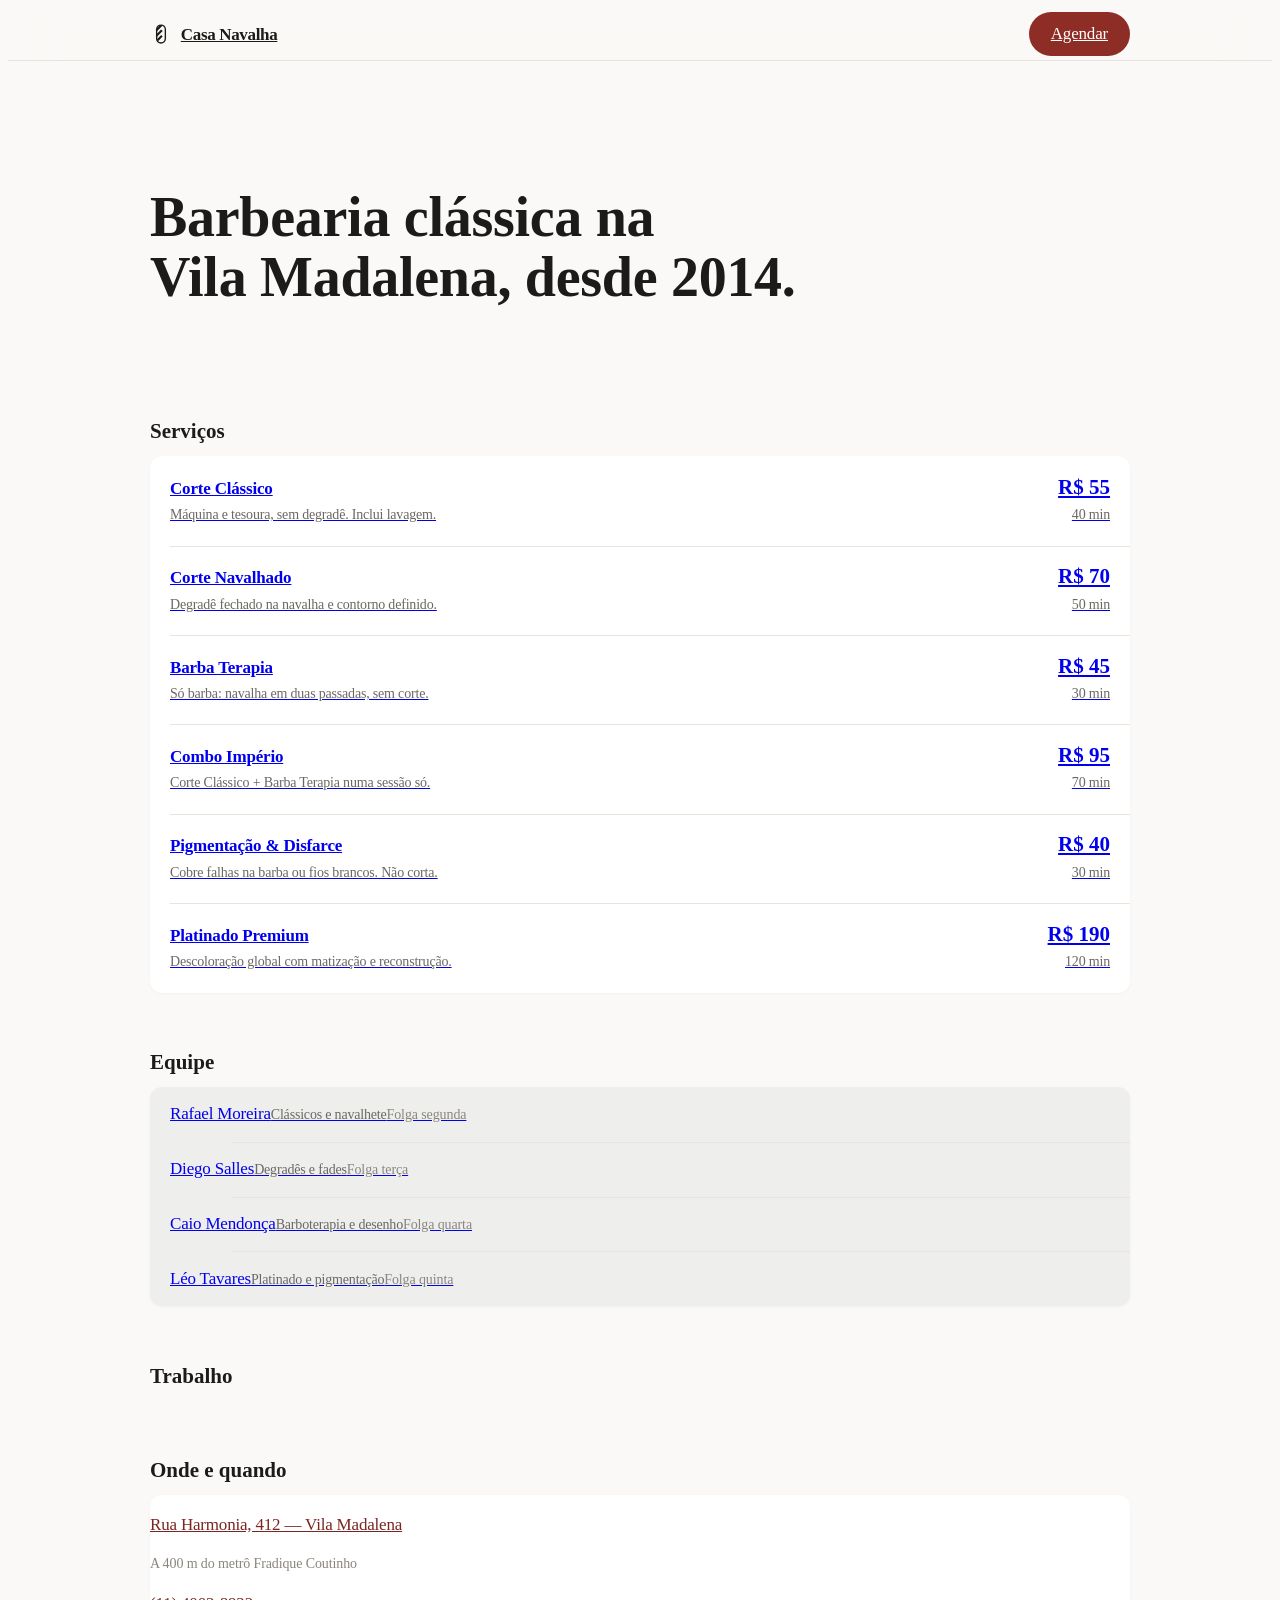
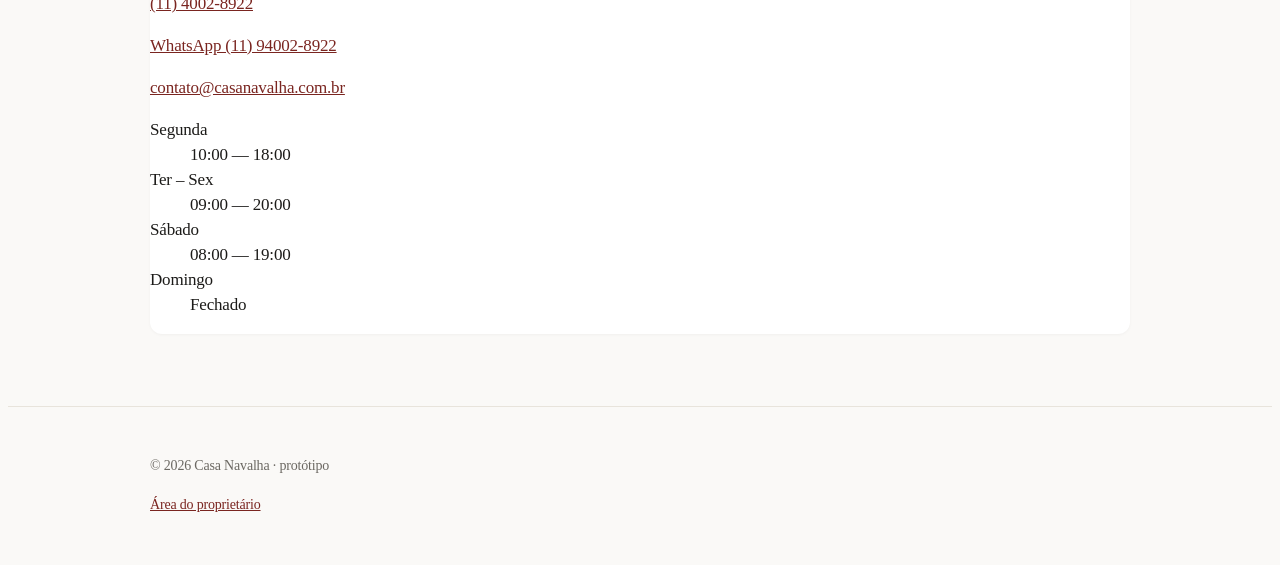
==== commit 442fe680: "Ajustes no layout e scripts do agendamento e dashboard" ====
--- a/index.html
+++ b/index.html
@@ -3,7 +3,7 @@
 <head>
 <meta charset="UTF-8" />
 <meta name="viewport" content="width=device-width, initial-scale=1, viewport-fit=cover" />
-<meta name="theme-color" content="#FBFAF8" />
+<meta name="theme-color" content="#FAF9F7" />
 
 <title>Casa Navalha — Barbearia na Vila Madalena, São Paulo</title>
 <meta name="description" content="Barbearia clássica na Vila Madalena desde 2014. Corte, barba e coloração, com preço e duração à vista. Agende online." />
@@ -14,14 +14,15 @@
 <meta property="og:description" content="Barbearia clássica na Vila Madalena desde 2014." />
 <meta property="og:image" content="https://images.unsplash.com/photo-1503951914875-452162b0f3f1?auto=format&fit=crop&w=1200&q=80" />
 
-<link rel="icon" href="data:image/svg+xml,%3Csvg xmlns='http://www.w3.org/2000/svg' viewBox='0 0 64 64'%3E%3Crect width='64' height='64' fill='%23FBFAF8'/%3E%3Ctext x='32' y='44' font-family='Inter,Helvetica,sans-serif' font-size='30' font-weight='600' fill='%2316161A' text-anchor='middle'%3ECN%3C/text%3E%3C/svg%3E" />
+<!-- Favicon: o mesmo poste de barbeiro da marca, desenhado inline -->
+<link rel="icon" href="data:image/svg+xml,%3Csvg xmlns='http://www.w3.org/2000/svg' viewBox='0 0 24 24'%3E%3Cdefs%3E%3CclipPath id='p'%3E%3Crect x='7' y='2' width='10' height='20' rx='5'/%3E%3C/clipPath%3E%3C/defs%3E%3Crect width='24' height='24' fill='%23FAF9F7'/%3E%3Cg clip-path='url(%23p)' stroke='%238E2C26' stroke-width='2.6'%3E%3Cpath d='M1 14 13 2M1 20 13 8M1 26 13 14'/%3E%3C/g%3E%3Crect x='7' y='2' width='10' height='20' rx='5' fill='none' stroke='%238E2C26' stroke-width='1.5'/%3E%3C/svg%3E" />
 
-<!-- Duas famílias no projeto inteiro: Inter em tudo, e a serifada
-     só nos títulos daqui, que é onde a marca ainda precisa de voz.
-     Anton saiu — era ela que produzia a caixa alta pesada. -->
+<!-- UMA família no projeto inteiro. Inter com o eixo de OPTICAL SIZE
+     ligado: é o equivalente livre da troca SF Pro Text / SF Pro Display
+     que a Apple faz conforme o tamanho do tipo cresce. -->
 <link rel="preconnect" href="https://fonts.googleapis.com" />
 <link rel="preconnect" href="https://fonts.gstatic.com" crossorigin />
-<link href="https://fonts.googleapis.com/css2?family=Cormorant+Garamond:wght@600&family=Inter:wght@400;500;600&display=swap" rel="stylesheet" />
+<link href="https://fonts.googleapis.com/css2?family=Inter:opsz,wght@14..32,400;14..32,600&display=swap" rel="stylesheet" />
 
 <script src="https://cdn.tailwindcss.com"></script>
 <script>
@@ -30,7 +31,7 @@
     theme: {
       extend: {
         fontFamily: {
-          sans: ['Inter', 'system-ui', '-apple-system', 'Segoe UI', 'sans-serif']
+          sans: ['Inter', '-apple-system', 'BlinkMacSystemFont', '"Segoe UI"', 'Roboto', '"Helvetica Neue"', 'Arial', 'sans-serif']
         }
       }
     }
@@ -44,85 +45,99 @@
 
 <!-- ══════════════════════════════════════════════════════════════
      CABEÇALHO
-     Uma marca e UM botão de agendar. Antes eram seis chamadas
-     douradas para a mesma página, mais dez micro-links nos cartões
-     e um botão flutuante de WhatsApp: dez pontos de destaque
-     disputando a mesma decisão fazem com que nenhum seja "a" ação.
-
-     O botão não tem breakpoint: a versão anterior era
-     `hidden sm:inline-flex` e simplesmente não existia no celular.
+     Vidro translúcido com os valores medidos no apple.com:
+     backdrop-filter: saturate(1.8) blur(20px).
+     Uma marca e UM botão de agendar — sem breakpoint: a versão
+     anterior era `hidden sm:` e sumia no celular.
      ══════════════════════════════════════════════════════════════ -->
 <header class="topo">
   <div class="topo__interno">
-    <a href="#inicio" class="marca">Casa Navalha</a>
+    <a href="#inicio" class="marca" aria-label="Casa Navalha — início">
+      <!-- Poste de barbeiro reduzido a um símbolo geométrico -->
+      <svg class="marca__mark" width="22" height="22" viewBox="0 0 24 24" fill="none" aria-hidden="true">
+        <defs><clipPath id="cn-pole-topo"><rect x="7.25" y="2.25" width="9.5" height="19.5" rx="4.75" /></clipPath></defs>
+        <g clip-path="url(#cn-pole-topo)" stroke="currentColor" stroke-width="2.4">
+          <path d="M1 14 13 2M1 20 13 8M1 26 13 14" />
+        </g>
+        <rect x="7.25" y="2.25" width="9.5" height="19.5" rx="4.75" stroke="currentColor" stroke-width="1.5" />
+      </svg>
+      <span class="marca__nome">Casa Navalha</span>
+    </a>
+
     <a href="agendar.html" class="btn btn--primary">Agendar</a>
   </div>
 </header>
 
-<main id="inicio" class="shell">
+<main id="inicio">
 
-  <!-- Identidade em uma linha. O manifesto serifado de quatro linhas
-       saiu: ocupava a dobra inteira sem dizer preço, horário nem
-       endereço — que é o que decide "marco aqui ou procuro outra". -->
+  <!-- Abertura centralizada, no padrão de página de produto da Apple:
+       uma frase grande e nada mais. O manifesto serifado de quatro
+       linhas saiu no redesenho anterior; agora sai também a serifada. -->
   <section class="secao">
-    <h1 class="serif t1">Barbearia clássica na Vila&nbsp;Madalena, desde 2014.</h1>
+    <div class="shell text-center">
+      <h1 class="t-display prosa mx-auto">Barbearia clássica na Vila&nbsp;Madalena, desde 2014.</h1>
+    </div>
   </section>
 
   <!-- ══════════════════════════════════════════════════════════
        SERVIÇOS — a informação herói da página
+       Lista agrupada: um cartão arredondado, separadores recuados
+       até onde o conteúdo começa. É o padrão de lista da Apple.
        ══════════════════════════════════════════════════════════ -->
-  <section id="servicos" class="secao">
-    <p class="rotulo">Serviços</p>
-    <div id="services-list" class="mt-4"></div>
+  <section id="servicos" class="bloco">
+    <div class="shell">
+      <h2 class="t2 bloco__titulo">Serviços</h2>
+      <div id="services-list" class="card lista"></div>
+    </div>
   </section>
 
   <!-- ══════════════════════════════════════════════════════════
        EQUIPE
        ══════════════════════════════════════════════════════════ -->
-  <section id="equipe" class="secao">
-    <p class="rotulo">Equipe</p>
-    <div id="barbers-list" class="mt-4"></div>
+  <section id="equipe" class="bloco">
+    <div class="shell">
+      <h2 class="t2 bloco__titulo">Equipe</h2>
+      <div id="barbers-list" class="card lista" style="--recuo:5.1rem"></div>
+    </div>
   </section>
 
   <!-- ══════════════════════════════════════════════════════════
        TRABALHO
        ══════════════════════════════════════════════════════════ -->
-  <section id="galeria" class="secao">
-    <p class="rotulo">Trabalho</p>
-    <div id="gallery-grid" class="galeria mt-4"></div>
+  <section id="galeria" class="bloco">
+    <div class="shell">
+      <h2 class="t2 bloco__titulo">Trabalho</h2>
+      <div id="gallery-grid" class="galeria"></div>
+    </div>
   </section>
 
   <!-- ══════════════════════════════════════════════════════════
        ONDE E QUANDO
-       O "mapa" estilizado com pino pulsante saiu: não era navegável
-       e a capacidade real — traçar rota — vive no endereço clicável.
        ══════════════════════════════════════════════════════════ -->
-  <section id="contato" class="secao">
-    <p class="rotulo">Onde e quando</p>
+  <section id="contato" class="bloco">
+    <div class="shell">
+      <h2 class="t2 bloco__titulo">Onde e quando</h2>
 
-    <div class="mt-4 grid gap-8 sm:grid-cols-2">
-      <div>
-        <p>
-          <a href="https://www.google.com/maps/search/?api=1&query=Rua+Harmonia+412+Vila+Madalena+Sao+Paulo"
-             target="_blank" rel="noopener" class="underline underline-offset-4">
-            Rua Harmonia, 412 — Vila Madalena
-          </a>
-        </p>
-        <p class="fraco mt-1">A 400 m do metrô Fradique Coutinho</p>
+      <div class="card p-6 sm:p-7 grid gap-8 sm:grid-cols-2">
+        <div>
+          <p>
+            <a href="https://www.google.com/maps/search/?api=1&query=Rua+Harmonia+412+Vila+Madalena+Sao+Paulo"
+               target="_blank" rel="noopener" class="link">
+              Rua Harmonia, 412 — Vila Madalena
+            </a>
+          </p>
+          <p class="fraco mt-1">A 400 m do metrô Fradique Coutinho</p>
 
-        <p class="mt-5 tnum">
-          <a href="tel:+551140028922" class="underline underline-offset-4">(11) 4002-8922</a>
-        </p>
-        <p class="mt-1 tnum">
-          <a href="https://wa.me/5511940028922?text=Ol%C3%A1%21%20Gostaria%20de%20saber%20mais%20sobre%20a%20Casa%20Navalha."
-             target="_blank" rel="noopener" class="underline underline-offset-4">WhatsApp (11) 94002-8922</a>
-        </p>
-        <p class="mt-1">
-          <a href="mailto:contato@casanavalha.com.br" class="underline underline-offset-4">contato@casanavalha.com.br</a>
-        </p>
+          <p class="mt-5 tnum"><a href="tel:+551140028922" class="link">(11) 4002-8922</a></p>
+          <p class="mt-1 tnum">
+            <a href="https://wa.me/5511940028922?text=Ol%C3%A1%21%20Gostaria%20de%20saber%20mais%20sobre%20a%20Casa%20Navalha."
+               target="_blank" rel="noopener" class="link">WhatsApp (11) 94002-8922</a>
+          </p>
+          <p class="mt-1"><a href="mailto:contato@casanavalha.com.br" class="link">contato@casanavalha.com.br</a></p>
+        </div>
+
+        <dl id="hours-list" class="tnum"></dl>
       </div>
-
-      <dl id="hours-list" class="tnum"></dl>
     </div>
   </section>
 </main>
@@ -135,7 +150,7 @@
 <footer class="rodape">
   <div class="shell flex flex-wrap items-center justify-between gap-3">
     <p>© <span id="year">2026</span> Casa Navalha · protótipo</p>
-    <a href="dashboard.html" class="underline underline-offset-4">Área do proprietário</a>
+    <a href="dashboard.html" class="link">Área do proprietário</a>
   </div>
 </footer>
 
--- a/assets/css/styles.css
+++ b/assets/css/styles.css
@@ -3,48 +3,118 @@
    Usado por index.html (institucional) e agendar.html (reserva).
    O painel tem folha própria (assets/css/dashboard.css).
 
-   Direção visual: CLARO E NEUTRO.
-   Fundo off-white, texto quase preto, UM acento. O acento marca
-   a ação primária da tela — e nada mais. Antes ele aparecia
-   cerca de 25 vezes só no agendamento; um acento usado 25 vezes
-   não marca coisa nenhuma.
-
-   Duas famílias, no total do projeto:
-   - Inter em tudo, inclusive nos números;
-   - Cormorant Garamond só nos títulos do institucional, que é
-     onde a marca ainda precisa de uma voz. O painel e o
-     agendamento não carregam a serifada.
+   Direção visual: CLARO E NEUTRO, construído com o MÉTODO da Apple.
+   Os números vieram de medição no apple.com (CSS computado) e das
+   fontes medidas em canvas, não de estimativa.
+
+   ── O QUE FOI COPIADO, PORQUE É MÉTODO ────────────────────────
+   line-height de título   = corpo + 4px   (vale nos 13 degraus)
+   line-height de leitura  = corpo + 8px
+   rampa de tamanhos       12·14·17·19·21·24·28·32·40·48·56·64·80
+                           — nada de 15, 18, 22, 26
+   pesos                   só 400 e 600. A apple.com não usa 700.
+   botão                   raio 980px (pílula), 17px, padding 12/22
+   nav                     translúcida, saturate(1.8) blur(20px)
+   lista                   contêiner arredondado, separador RECUADO
+   foco                    halo do acento, não contorno duro
+   alvo de toque           44px
+
+   ── O QUE FOI TRADUZIDO, PORQUE COPIAR QUEBRARIA ──────────────
+   1. SF Pro é licenciada. Usamos Inter com o eixo OPTICAL SIZE —
+      medido: a Inter estreita 0,8% sozinha de 14px para 48px, que
+      é exatamente o trabalho da troca SF Pro Text → SF Pro Display.
+   2. TRACKING: a Apple usa -0.022em no corpo de 17px porque a SF
+      Pro Text é um desenho largo. A Inter já nasce apertada —
+      aplicar o mesmo número fecha demais. Usamos metade (-0.011em).
+      E o tracking POSITIVO que a Apple aplica de 19 a 32px é
+      compensação por usar o corte Display em corpo pequeno; com o
+      eixo opsz ligado isso é automático, então zeramos nessa faixa.
+      Copiar seria corrigir duas vezes.
+   3. CINZA: os neutros da Apple são AZULADOS (#F5F5F7 tem B > R).
+      Uma barbearia é um ambiente quente — couro, madeira, âmbar.
+      Misturar as duas famílias faz o off-white parecer encardido.
+      A rampa aqui é quente, casada por luminância.
+   4. ACENTO: calculado o contraste de branco sobre cada acento de
+      sistema da Apple — systemBlue 4,02:1, Red 3,55:1, Teal 2,57:1,
+      Green 2,22:1. Só o Indigo passa, e indigo é a cor "app de
+      banco". Até o #0071E3 do botão da apple.com dá só 4,70:1.
+      Este acento (#8E2C26, vinho de poste de barbeiro) dá 8,27:1
+      com texto branco — sobra margem para ele aparecer pequeno.
+   5. CAIXA ALTA: nenhum token da apple.com usa text-transform.
+      O eyebrow deles é um título de 21/24px em caixa normal. Os
+      rótulos de seção viraram títulos de verdade.
    ============================================================ */
 
 :root {
   color-scheme: light;
 
-  /* Superfícies */
-  --paper:    #FBFAF8;
-  --surface:  #FFFFFF;
-  --sunken:   #F4F2EE;
-
-  /* Traços */
-  --line:     #E5E2DC;
-  --line-2:   #CFCBC3;
-
-  /* Texto — três degraus, e só três */
-  --ink:      #16161A;
-  --ink-2:    #55534E;
-  --ink-3:    #8A8781;
-
-  /* Acento único */
-  --accent:       #1F5C4C;
-  --accent-hover: #17483B;
-  --on-accent:    #FFFFFF;
-
-  /* Escala tipográfica — quatro degraus */
-  --t1: clamp(1.75rem, 4.5vw, 2.5rem);   /* título de página / herói */
-  --t2: 1.125rem;                        /* título de bloco */
-  --t3: 1rem;                            /* corpo */
-  --t4: 0.8125rem;                       /* rótulo e apoio */
-
-  --ease: cubic-bezier(0.22, 0.61, 0.36, 1);
+  /* ---- Superfícies: rampa quente, casada por luminância ---- */
+  --paper:    #FAF9F7;   /* fundo da página */
+  --surface:  #FFFFFF;   /* cartões e listas */
+  --sunken:   #F4F2EC;   /* áreas recuadas */
+  --fill:     rgba(118, 114, 106, 0.12);   /* trilhos, chips, campos */
+  --fill-2:   rgba(120, 116, 108, 0.18);
+
+  /* ---- Traços ---- */
+  --line:     #E8E4DC;
+  --line-2:   #CBC6BC;
+
+  /* ---- Texto: três degraus, todos acima de 4,5:1 ---- */
+  --ink:      #1C1B19;   /* 16,9:1 no branco */
+  --ink-2:    #6B6862;   /* 5,55:1 — secundário */
+  --ink-3:    #8A867E;   /* 3,9:1 — só letra miúda, nunca frase longa */
+
+  /* ---- Acento único ---- */
+  --accent:        #8E2C26;   /* branco em cima: 8,27:1 */
+  --accent-hover:  #9C332C;   /* MAIS CLARO no hover — convenção da Apple */
+  --accent-active: #7A2520;   /* e mais escuro no active */
+  --accent-text:   #7A2520;   /* o mesmo hue, escurecido, quando é TEXTO */
+  --accent-tint:   #F1E6E5;   /* 12% — seleção e realce */
+  --on-accent:     #FFFFFF;
+  --focus:         rgba(142, 44, 38, 0.35);
+
+  /* ---- Rampa tipográfica: só degraus da escada da Apple ---- */
+  --t-display: 3.5rem;      /* 56px — cai para 48 e 40 nos breakpoints */
+  --t1: 1.75rem;            /* 28px */
+  --t2: 1.3125rem;          /* 21px */
+  --t3: 1.0625rem;          /* 17px — corpo */
+  --t4: 0.875rem;           /* 14px — apoio */
+
+  /* ---- Line-height como fórmula, não como tabela ---- */
+  --lh-titulo: calc(1em + 4px);
+  --lh-corpo:  calc(1em + 8px);
+  --lh-denso:  calc(1em + 6px);
+  --lh-botao:  calc(1em + 3px);
+
+  /* ---- Tracking calibrado para a Inter (metade do da SF Pro) ---- */
+  --tr-56: -0.005em;
+  --tr-48: -0.003em;
+  --tr-40:  0em;      /* de 19 a 40px o eixo opsz já resolve */
+  --tr-17: -0.011em;
+  --tr-14: -0.008em;
+
+  /* ---- Raios ---- */
+  --r-pill: 980px;
+  --r-lg:   12px;
+  --r-md:   8px;
+  --r-sm:   6px;
+
+  /* ---- Métrica de layout ---- */
+  --shell:  980px;   /* a largura clássica de conteúdo da Apple */
+  --prosa:  692px;
+  --gutter: 20px;
+  --secao-py: 80px;
+
+  --ease: cubic-bezier(0.28, 0.11, 0.32, 1);
+}
+
+/* Breakpoints da Apple: 1068px e 734px. Degraus na mesma rampa,
+   em vez de clamp()/vw — mais previsível e sem build.          */
+@media (max-width: 1068px) {
+  :root { --t-display: 3rem; --secao-py: 64px; }   /* 48px */
+}
+@media (max-width: 734px) {
+  :root { --t-display: 2.5rem; --secao-py: 48px; } /* 40px */
 }
 
 /* ---------- Base ---------- */
@@ -55,216 +125,270 @@
   background: var(--paper);
   color: var(--ink);
   font-size: var(--t3);
-  line-height: 1.5;
+  line-height: var(--lh-corpo);
+  letter-spacing: var(--tr-17);
   overflow-x: hidden;
-}
+  -webkit-font-smoothing: antialiased;
+  -moz-osx-font-smoothing: grayscale;
+}
+
+/* O eixo optical size é o que faz a Inter apertar os traços em
+   corpo grande e abrir em corpo pequeno — o mesmo trabalho que a
+   Apple faz trocando SF Pro Text por SF Pro Display. Se o
+   navegador ignorar, a Inter trava no corte Text: os títulos ficam
+   levemente largos e nada mais quebra, porque a hierarquia se
+   sustenta em peso e tamanho.                                   */
+body, input, select, textarea, button { font-optical-sizing: auto; }
 
 .tnum { font-variant-numeric: tabular-nums; }
 
 ::-webkit-scrollbar { width: 10px; height: 10px; }
-::-webkit-scrollbar-track { background: var(--paper); }
-::-webkit-scrollbar-thumb { background: var(--line-2); border: 2px solid var(--paper); border-radius: 8px; }
-::-webkit-scrollbar-thumb:hover { background: var(--ink-3); }
+::-webkit-scrollbar-track { background: transparent; }
+::-webkit-scrollbar-thumb { background: rgba(0, 0, 0, 0.2); border: 3px solid transparent; background-clip: content-box; border-radius: 8px; }
+::-webkit-scrollbar-thumb:hover { background: rgba(0, 0, 0, 0.32); background-clip: content-box; }
 
 .no-scrollbar { scrollbar-width: none; -ms-overflow-style: none; }
 .no-scrollbar::-webkit-scrollbar { display: none; }
 
-:focus-visible { outline: 2px solid var(--accent); outline-offset: 3px; }
-
-section[id] { scroll-margin-top: 80px; }
+/* Anel de foco: halo do acento, não contorno duro */
+:focus-visible { outline: none; box-shadow: 0 0 0 4px var(--focus); border-radius: var(--r-sm); }
+
+section[id] { scroll-margin-top: 72px; }
 body.is-locked { overflow: hidden; }
 
 /* ---------- Tipografia ---------- */
 
-/* Serifada só aqui: título de página e de bloco no institucional */
-.serif {
-  font-family: 'Cormorant Garamond', Georgia, serif;
+.t-display {
+  font-size: var(--t-display);
   font-weight: 600;
-  letter-spacing: -0.01em;
-}
-
-.t1 { font-size: var(--t1); line-height: 1.1; }
-.t2 { font-size: var(--t2); font-weight: 600; line-height: 1.3; }
-
-/* Rótulo curto — único lugar com caixa alta e letter-spacing.
-   Nunca numa frase.                                          */
-.rotulo {
-  font-size: var(--t4);
-  font-weight: 600;
-  letter-spacing: 0.08em;
-  text-transform: uppercase;
-  color: var(--ink-3);
-}
+  line-height: var(--lh-titulo);
+  letter-spacing: var(--tr-56);
+}
+@media (max-width: 1068px) { .t-display { letter-spacing: var(--tr-48); } }
+@media (max-width: 734px)  { .t-display { letter-spacing: var(--tr-40); } }
+
+.t1 { font-size: var(--t1); font-weight: 600; line-height: var(--lh-titulo); letter-spacing: var(--tr-40); }
+.t2 { font-size: var(--t2); font-weight: 600; line-height: var(--lh-titulo); letter-spacing: var(--tr-40); }
 
 .apoio { color: var(--ink-2); }
-.fraco { color: var(--ink-3); font-size: var(--t4); }
-
-/* ---------- Botões ---------- */
+.fraco { color: var(--ink-3); font-size: var(--t4); line-height: var(--lh-denso); letter-spacing: var(--tr-14); }
+
+/* ---------- Marca ---------- */
+
+.marca { display: inline-flex; align-items: center; gap: 0.55rem; color: var(--ink); }
+.marca__mark { display: block; flex-shrink: 0; }
+.marca__nome { font-size: var(--t3); font-weight: 600; letter-spacing: -0.02em; }
+
+/* ---------- Botões ----------
+   Pílula. Medidas conferidas no apple.com: o botão secundário é
+   14px com padding 9/16; o primário é 17px com padding 12/22 e
+   fecha em 44px de altura, que é o alvo mínimo do HIG.        */
 
 .btn {
   display: inline-flex;
   align-items: center;
   justify-content: center;
-  gap: 0.5rem;
-  padding: 0.7rem 1.1rem;
-  border: 1px solid var(--line-2);
-  background: var(--surface);
-  color: var(--ink-2);
+  gap: 0.4rem;
+  padding: 9px 16px;
+  border: 0;
+  border-radius: var(--r-pill);
+  background: var(--fill);
+  color: var(--ink);
   font-size: var(--t4);
-  font-weight: 500;
+  font-weight: 400;
+  line-height: var(--lh-botao);
+  letter-spacing: var(--tr-14);
   white-space: nowrap;
-  transition: border-color 0.18s var(--ease), color 0.18s var(--ease);
-}
-.btn:hover { color: var(--ink); border-color: var(--ink-3); }
-.btn:disabled { opacity: 0.4; pointer-events: none; }
+  transition: background 0.2s var(--ease), opacity 0.2s var(--ease);
+}
+.btn:hover { background: var(--fill-2); }
+.btn:disabled { opacity: 0.42; pointer-events: none; }
 
 /* AÇÃO PRIMÁRIA — o único elemento com o acento em cada tela */
 .btn--primary {
+  padding: 12px 22px;
   background: var(--accent);
-  border-color: var(--accent);
   color: var(--on-accent);
-  font-weight: 600;
   font-size: var(--t3);
-  padding: 0.8rem 1.4rem;
-}
-.btn--primary:hover { background: var(--accent-hover); border-color: var(--accent-hover); }
-/* Desabilitado precisa DIZER o que falta, não ser uma placa apagada:
-   o rótulo do botão é trocado por instrução em booking.js.        */
-.btn--primary:disabled { background: var(--sunken); border-color: var(--line-2); color: var(--ink-3); }
-
+  letter-spacing: var(--tr-17);
+}
+.btn--primary:hover  { background: var(--accent-hover); }
+.btn--primary:active { background: var(--accent-active); }
+/* Desabilitado NÃO usa opacity: branco a 42% sobre o acento cai
+   para ~2,9:1 e fica ilegível. Troca de superfície em vez disso —
+   e o rótulo do botão diz o que falta (ver booking.js).        */
+.btn--primary:disabled { background: var(--fill); color: var(--ink-3); opacity: 1; }
+
+/* Ação secundária como texto: o padrão de link da Apple, no mesmo
+   hue do acento, escurecido para funcionar como texto.         */
 .btn--quiet {
-  border-color: transparent;
+  padding: 9px 4px;
   background: transparent;
-  color: var(--ink-2);
-  text-decoration: underline;
-  text-underline-offset: 3px;
-  padding: 0.7rem 0.4rem;
-}
-.btn--quiet:hover { color: var(--ink); }
-
-/* ---------- Cabeçalho do site ---------- */
+  color: var(--accent-text);
+}
+.btn--quiet:hover { background: transparent; opacity: 0.7; }
+
+.link { color: var(--accent-text); }
+.link:hover { opacity: 0.7; }
+
+/* ---------- Cabeçalho translúcido ---------- */
 
 .topo {
   position: sticky;
   top: 0;
   z-index: 40;
+  /* Fundo sólido primeiro: sem backdrop-filter o texto não pode
+     ficar sobre o conteúdo rolando.                            */
   background: var(--paper);
+  background: rgba(250, 249, 247, 0.72);
+  -webkit-backdrop-filter: saturate(1.8) blur(20px);
+  backdrop-filter: saturate(1.8) blur(20px);
   border-bottom: 1px solid var(--line);
 }
 .topo__interno {
-  max-width: 1000px;
+  max-width: var(--shell);
   margin: 0 auto;
-  padding: 0 1.25rem;
-  height: 62px;
+  padding: 0 var(--gutter);
+  min-height: 52px;
   display: flex;
   align-items: center;
   justify-content: space-between;
   gap: 1rem;
 }
-.marca { font-weight: 600; font-size: var(--t3); color: var(--ink); }
-
-.shell { max-width: 1000px; margin: 0 auto; padding: 0 1.25rem; }
-.shell--estreito { max-width: 640px; }
+
+.shell { max-width: var(--shell); margin: 0 auto; padding: 0 var(--gutter); }
+.shell--estreito { max-width: 560px; }
+.prosa { max-width: var(--prosa); }
+
+/* ---------- Cartão / lista agrupada ----------
+   Padrão de lista da Apple: nenhuma caixa em volta de cada linha,
+   separador RECUADO até onde o conteúdo começa, e o contêiner
+   arredondado dando a forma do conjunto.                       */
+
+.card {
+  background: var(--surface);
+  border-radius: var(--r-lg);
+  overflow: hidden;
+  box-shadow: 0 1px 3px rgba(0, 0, 0, 0.04);
+}
+
+.lista > * { position: relative; }
+.lista > * + *::before {
+  content: '';
+  position: absolute;
+  top: 0;
+  left: var(--recuo, 20px);
+  right: 0;
+  height: 1px;
+  background: var(--line);
+}
 
 /* ---------- Institucional ---------- */
 
-.secao { padding: 3.5rem 0; border-top: 1px solid var(--line); }
-.secao:first-of-type { border-top: 0; }
-
-/* Linha de serviço: a informação herói do institucional.
-   Nome, uma linha de diferença, preço e duração — e a linha
-   inteira leva ao agendamento com o serviço pré-escolhido.  */
+.secao { padding: var(--secao-py) 0 calc(var(--secao-py) * 0.6); }
+.bloco { padding-bottom: 2.5rem; }
+.bloco__titulo { margin-bottom: 0.75rem; }
+
+/* Linha de serviço: a informação herói do institucional. */
 .svc-linha {
   display: grid;
   grid-template-columns: 1fr auto;
-  gap: 0.25rem 1.5rem;
+  gap: 0.1rem 1.5rem;
   align-items: baseline;
-  padding: 1.1rem 0;
-  border-bottom: 1px solid var(--line);
-}
-.svc-linha:last-child { border-bottom: 0; }
-.svc-linha:hover .svc-linha__nome { text-decoration: underline; text-underline-offset: 3px; }
-.svc-linha__nome  { font-weight: 500; }
-.svc-linha__preco { font-size: var(--t2); font-weight: 600; font-variant-numeric: tabular-nums; }
-.svc-linha__desc  { grid-column: 1; color: var(--ink-2); font-size: var(--t4); }
-.svc-linha__dur   { grid-column: 2; text-align: right; color: var(--ink-3); font-size: var(--t4); }
-
-/* Barbeiro: foto pequena, nome, especialidade e folga.
-   A folga fica porque no agendamento o motivo de um dia
-   bloqueado só existe como tooltip — que não abre no toque. */
-.barbeiro { display: flex; gap: 1rem; align-items: flex-start; padding: 1rem 0; border-bottom: 1px solid var(--line); }
-.barbeiro:last-child { border-bottom: 0; }
+  padding: 1.15rem 20px;
+  transition: background 0.15s var(--ease);
+}
+.svc-linha:hover { background: var(--sunken); }
+.svc-linha__nome  { font-weight: 600; letter-spacing: var(--tr-17); }
+.svc-linha__preco { font-size: var(--t2); font-weight: 600; font-variant-numeric: tabular-nums; letter-spacing: var(--tr-40); }
+.svc-linha__desc  { grid-column: 1; color: var(--ink-2); font-size: var(--t4); line-height: var(--lh-denso); }
+.svc-linha__dur   { grid-column: 2; text-align: right; color: var(--ink-2); font-size: var(--t4); font-variant-numeric: tabular-nums; }
+
+.barbeiro {
+  display: flex;
+  gap: 1rem;
+  align-items: center;
+  padding: 0.9rem 20px;
+  transition: background 0.15s var(--ease);
+}
+.barbeiro:hover { background: var(--sunken); }
 .barbeiro__foto {
-  width: 56px; height: 56px;
+  width: 52px; height: 52px;
   flex-shrink: 0;
+  border-radius: 50%;
   object-fit: cover;
-  filter: grayscale(1);
-  background: var(--sunken);
-}
-
-.galeria { display: grid; grid-template-columns: repeat(3, 1fr); gap: 0.75rem; }
-.galeria img { width: 100%; aspect-ratio: 1; object-fit: cover; background: var(--sunken); filter: grayscale(1); }
-@media (max-width: 640px) { .galeria { grid-template-columns: 1fr; } }
-
-.rodape { border-top: 1px solid var(--line); padding: 1.75rem 0; color: var(--ink-3); font-size: var(--t4); }
+  background: var(--fill);
+}
+
+.galeria { display: grid; grid-template-columns: repeat(3, 1fr); gap: 1rem; }
+.galeria img { width: 100%; aspect-ratio: 4 / 5; object-fit: cover; border-radius: var(--r-lg); background: var(--fill); }
+@media (max-width: 734px) { .galeria { grid-template-columns: 1fr; } }
+
+.rodape { margin-top: 2rem; padding: 2rem 0 2.5rem; color: var(--ink-2); font-size: var(--t4); border-top: 1px solid var(--line); }
 
 /* ---------- Fluxo de agendamento ---------- */
 
-/* A pergunta da etapa — uma linha, em peso, não em caixa alta */
-.pergunta { font-size: var(--t2); font-weight: 600; }
-
-/* Opção selecionável (serviço, barbeiro).
-   Seleção é traço em tinta, não cor: o acento é da ação.   */
+.pergunta { font-size: var(--t1); font-weight: 600; line-height: var(--lh-titulo); letter-spacing: var(--tr-40); }
+
+/* Opção selecionável. A Apple marca escolha com o acento e um
+   preenchimento leve — não com borda preta.                  */
 .opt {
   display: block;
   width: 100%;
   text-align: left;
-  padding: 0.9rem 1rem;
-  border: 1px solid var(--line-2);
-  background: var(--surface);
-  transition: border-color 0.18s var(--ease), box-shadow 0.18s var(--ease);
-}
-.opt:hover:not(:disabled) { border-color: var(--ink-3); }
-.opt.is-selected { border-color: var(--ink); box-shadow: inset 0 0 0 1px var(--ink); }
-.opt:disabled { opacity: 0.4; cursor: not-allowed; }
-
-/* Chip de data (faixa horizontal rolável) */
+  padding: 0.9rem 1.1rem;
+  border: 0;
+  border-radius: var(--r-md);
+  background: var(--surface);
+  box-shadow: inset 0 0 0 1px var(--line-2);
+  transition: box-shadow 0.18s var(--ease), background 0.18s var(--ease);
+}
+.opt:hover:not(:disabled) { box-shadow: inset 0 0 0 1px var(--ink-3); }
+.opt.is-selected { box-shadow: inset 0 0 0 2px var(--accent); background: var(--accent-tint); }
+.opt:disabled { opacity: 0.42; cursor: not-allowed; }
+
+/* Chip de data */
 .day-chip {
   flex-shrink: 0;
   scroll-snap-align: start;
-  width: 58px;
+  width: 62px;
   padding: 0.6rem 0;
   text-align: center;
-  border: 1px solid var(--line-2);
-  background: var(--surface);
-  color: var(--ink-2);
-  transition: border-color 0.18s var(--ease);
-}
-.day-chip:hover:not(:disabled) { border-color: var(--ink-3); }
-.day-chip.is-selected { background: var(--ink); border-color: var(--ink); color: var(--paper); }
+  border: 0;
+  border-radius: var(--r-md);
+  background: var(--surface);
+  box-shadow: inset 0 0 0 1px var(--line-2);
+  color: var(--ink);
+  transition: box-shadow 0.18s var(--ease), background 0.18s var(--ease);
+}
+.day-chip:hover:not(:disabled) { box-shadow: inset 0 0 0 1px var(--ink-3); }
+.day-chip.is-selected { background: var(--accent); box-shadow: none; color: var(--on-accent); }
 .day-chip.is-selected .day-chip__dow,
-.day-chip.is-selected .day-chip__mes { color: rgba(251, 250, 248, 0.7); }
+.day-chip.is-selected .day-chip__mes { color: rgba(255, 255, 255, 0.78); }
 .day-chip:disabled { opacity: 0.35; cursor: not-allowed; }
-.day-chip__dow { display: block; font-size: var(--t4); color: var(--ink-3); }
-.day-chip__num { display: block; font-size: var(--t2); font-weight: 600; line-height: 1.2; font-variant-numeric: tabular-nums; }
+.day-chip__dow { display: block; font-size: var(--t4); color: var(--ink-2); }
+.day-chip__num { display: block; font-size: var(--t2); font-weight: 600; line-height: var(--lh-titulo); font-variant-numeric: tabular-nums; }
 /* O mês aparece só no primeiro chip de cada mês: a janela é de 21
    dias e cruza a virada, então some-lo por inteiro faria alguém
    marcar 3 de outubro achando que era 3 de setembro.            */
-.day-chip__mes { display: block; font-size: var(--t4); color: var(--ink-3); min-height: 1.2em; }
+.day-chip__mes { display: block; font-size: var(--t4); color: var(--ink-2); min-height: 1.2em; }
 
 /* Horário */
 .slot {
+  min-height: 44px;   /* alvo mínimo de toque do HIG */
   padding: 0.6rem 0.25rem;
-  border: 1px solid var(--line-2);
-  background: var(--surface);
+  border: 0;
+  border-radius: var(--r-md);
+  background: var(--surface);
+  box-shadow: inset 0 0 0 1px var(--line-2);
   color: var(--ink);
   font-size: var(--t4);
   font-variant-numeric: tabular-nums;
-  transition: border-color 0.18s var(--ease);
-}
-.slot:hover:not(:disabled) { border-color: var(--ink-3); }
-.slot.is-selected { background: var(--ink); border-color: var(--ink); color: var(--paper); font-weight: 600; }
-.slot:disabled { background: var(--sunken); border-color: var(--sunken); color: var(--ink-3); cursor: not-allowed; }
+  transition: box-shadow 0.18s var(--ease), background 0.18s var(--ease);
+}
+.slot:hover:not(:disabled) { box-shadow: inset 0 0 0 1px var(--ink-3); }
+.slot.is-selected { background: var(--accent); box-shadow: none; color: var(--on-accent); font-weight: 600; }
+.slot:disabled { background: var(--fill); box-shadow: none; color: var(--ink-3); cursor: not-allowed; }
 
 /* ---------- Formulário ---------- */
 
@@ -272,26 +396,30 @@
 
 .field {
   width: 100%;
-  padding: 0.75rem 0.9rem;
-  background: var(--surface);
-  border: 1px solid var(--line-2);
-  border-radius: 0;
+  min-height: 44px;
+  padding: 0.7rem 0.9rem;
+  background: var(--surface);
+  border: 0;
+  border-radius: var(--r-md);
+  box-shadow: inset 0 0 0 1px var(--line-2);
   color: var(--ink);
   font-size: var(--t3);
   font-family: inherit;
-  transition: border-color 0.18s var(--ease);
+  letter-spacing: var(--tr-17);
+  transition: box-shadow 0.18s var(--ease);
 }
 .field::placeholder { color: var(--ink-3); }
-.field:focus { outline: none; border-color: var(--ink); box-shadow: inset 0 0 0 1px var(--ink); }
-
-/* Erro sem segunda cor: traço em tinta e mensagem em peso 600 */
-.field.has-error { border-color: var(--ink); box-shadow: inset 0 0 0 1px var(--ink); }
+.field:focus { outline: none; box-shadow: inset 0 0 0 2px var(--accent); }
+
+/* Erro: o acento É o estado crítico pela regra do projeto, então
+   aqui ele aparece legitimamente — mesmo hue, escurecido no texto. */
+.field.has-error { box-shadow: inset 0 0 0 2px var(--accent); }
 .field-error {
   min-height: 1rem;
   margin-top: 0.3rem;
   font-size: var(--t4);
   font-weight: 600;
-  color: var(--ink);
+  color: var(--accent-text);
   opacity: 0;
 }
 .field-error.is-visible { opacity: 1; }
@@ -306,9 +434,8 @@
 
 /* ---------- Barra de ação do agendamento ----------
    O botão de avanço era inline no cartão e saía da tela no celular
-   enquanto o cliente rolava 21 datas e 22 horários — enquanto a
-   barra fixa gastava o melhor espaço do aparelho com um resumo
-   passivo. Agora o espaço é da AÇÃO, e o resumo é a legenda dela. */
+   enquanto o cliente rolava 21 datas e 22 horários. Agora o espaço
+   é da AÇÃO, e o resumo é a legenda dela.                        */
 
 .acao-barra {
   position: fixed;
@@ -316,17 +443,22 @@
   left: 0;
   right: 0;
   z-index: 30;
-  background: var(--surface);
+  background: var(--paper);
+  background: rgba(250, 249, 247, 0.82);
+  -webkit-backdrop-filter: saturate(1.8) blur(20px);
+  backdrop-filter: saturate(1.8) blur(20px);
   border-top: 1px solid var(--line);
+  padding-bottom: env(safe-area-inset-bottom);
 }
 .acao-barra__interno {
-  max-width: 640px;
+  max-width: 560px;
   margin: 0 auto;
-  padding: 0.7rem 1.25rem;
+  padding: 0.75rem var(--gutter);
   display: flex;
   align-items: center;
   gap: 1rem;
 }
+
 /* O resumo é legenda: uma linha só, sempre. Se não couber, corta —
    nunca vira um parágrafo empurrando a ação para fora da tela.   */
 .acao-barra__resumo {
@@ -341,15 +473,15 @@
 .acao-barra__resumo strong { color: var(--ink); font-weight: 600; }
 
 /* Espaço para a barra não cobrir o fim do conteúdo */
-.com-barra { padding-bottom: 6rem; }
+.com-barra { padding-bottom: 7rem; }
 
 /* No celular a barra empilha: legenda em cima, ação embaixo em
    largura cheia — é o alvo mais importante do aparelho.        */
 @media (max-width: 560px) {
-  .acao-barra__interno { flex-wrap: wrap; gap: 0.5rem 0.75rem; }
+  .acao-barra__interno { flex-wrap: wrap; gap: 0.5rem 0.75rem; padding: 0.7rem 1.25rem; }
   .acao-barra__resumo { order: -1; flex: 1 0 100%; }
   .acao-barra__interno .btn--primary { flex: 1; }
-  .com-barra { padding-bottom: 9rem; }
+  .com-barra { padding-bottom: 10rem; }
 }
 
 /* ---------- Estado vazio de horários ---------- */
@@ -360,14 +492,15 @@
   text-align: center;
   color: var(--ink-2);
   font-size: var(--t4);
-  border: 1px dashed var(--line-2);
+  background: var(--surface);
+  border-radius: var(--r-md);
 }
 
 /* ---------- Modal ---------- */
 
 .overlay { position: fixed; inset: 0; z-index: 60; }
 .overlay.hidden { display: none; }
-.overlay__backdrop { position: absolute; inset: 0; background: rgba(22, 22, 26, 0.35); }
+.overlay__backdrop { position: absolute; inset: 0; background: rgba(28, 27, 25, 0.28); -webkit-backdrop-filter: blur(4px); backdrop-filter: blur(4px); }
 .overlay__wrap { position: relative; height: 100%; display: grid; place-items: center; padding: 1rem; overflow-y: auto; }
 .overlay__card {
   position: relative;
@@ -375,25 +508,28 @@
   max-width: 26rem;
   margin: auto;
   background: var(--surface);
-  border: 1px solid var(--line-2);
-  box-shadow: 0 24px 60px -30px rgba(22, 22, 26, 0.35);
+  border-radius: var(--r-lg);
+  box-shadow: rgba(0, 0, 0, 0.22) 3px 5px 30px 0;
 }
 
 /* ---------- Toasts ---------- */
 
 .toast {
-  padding: 0.75rem 1rem;
-  background: var(--ink);
-  color: var(--paper);
+  padding: 0.8rem 1rem;
+  background: rgba(28, 27, 25, 0.92);
+  -webkit-backdrop-filter: blur(20px);
+  backdrop-filter: blur(20px);
+  color: #fff;
+  border-radius: var(--r-md);
   font-size: var(--t4);
-  box-shadow: 0 16px 36px -20px rgba(22, 22, 26, 0.6);
+  box-shadow: 0 16px 36px -20px rgba(0, 0, 0, 0.6);
   pointer-events: auto;
 }
 .toast.is-out { opacity: 0; transition: opacity 0.2s; }
 
 /* ---------- Imagem que falhou ---------- */
 
-.img-fallback { background: var(--sunken) !important; }
+.img-fallback { background: var(--fill) !important; }
 
 /* ---------- Movimento reduzido ---------- */
 
